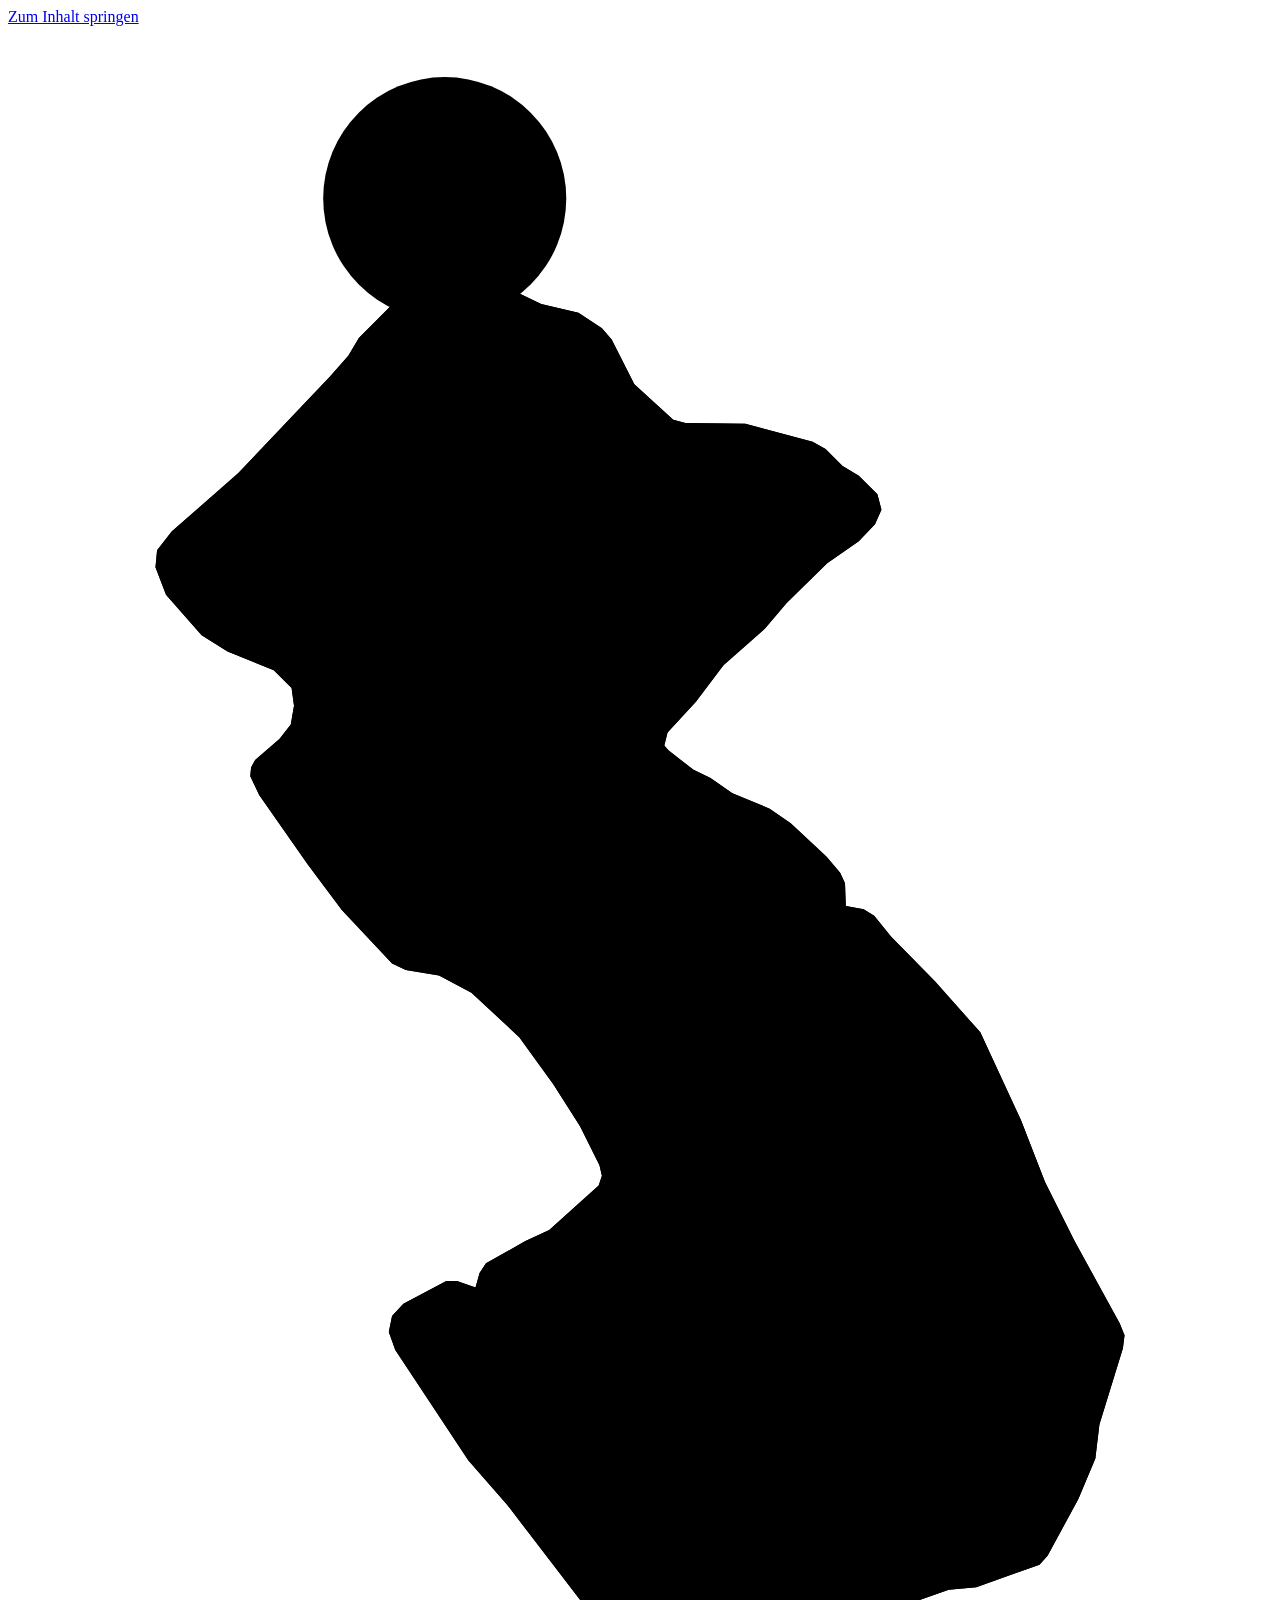
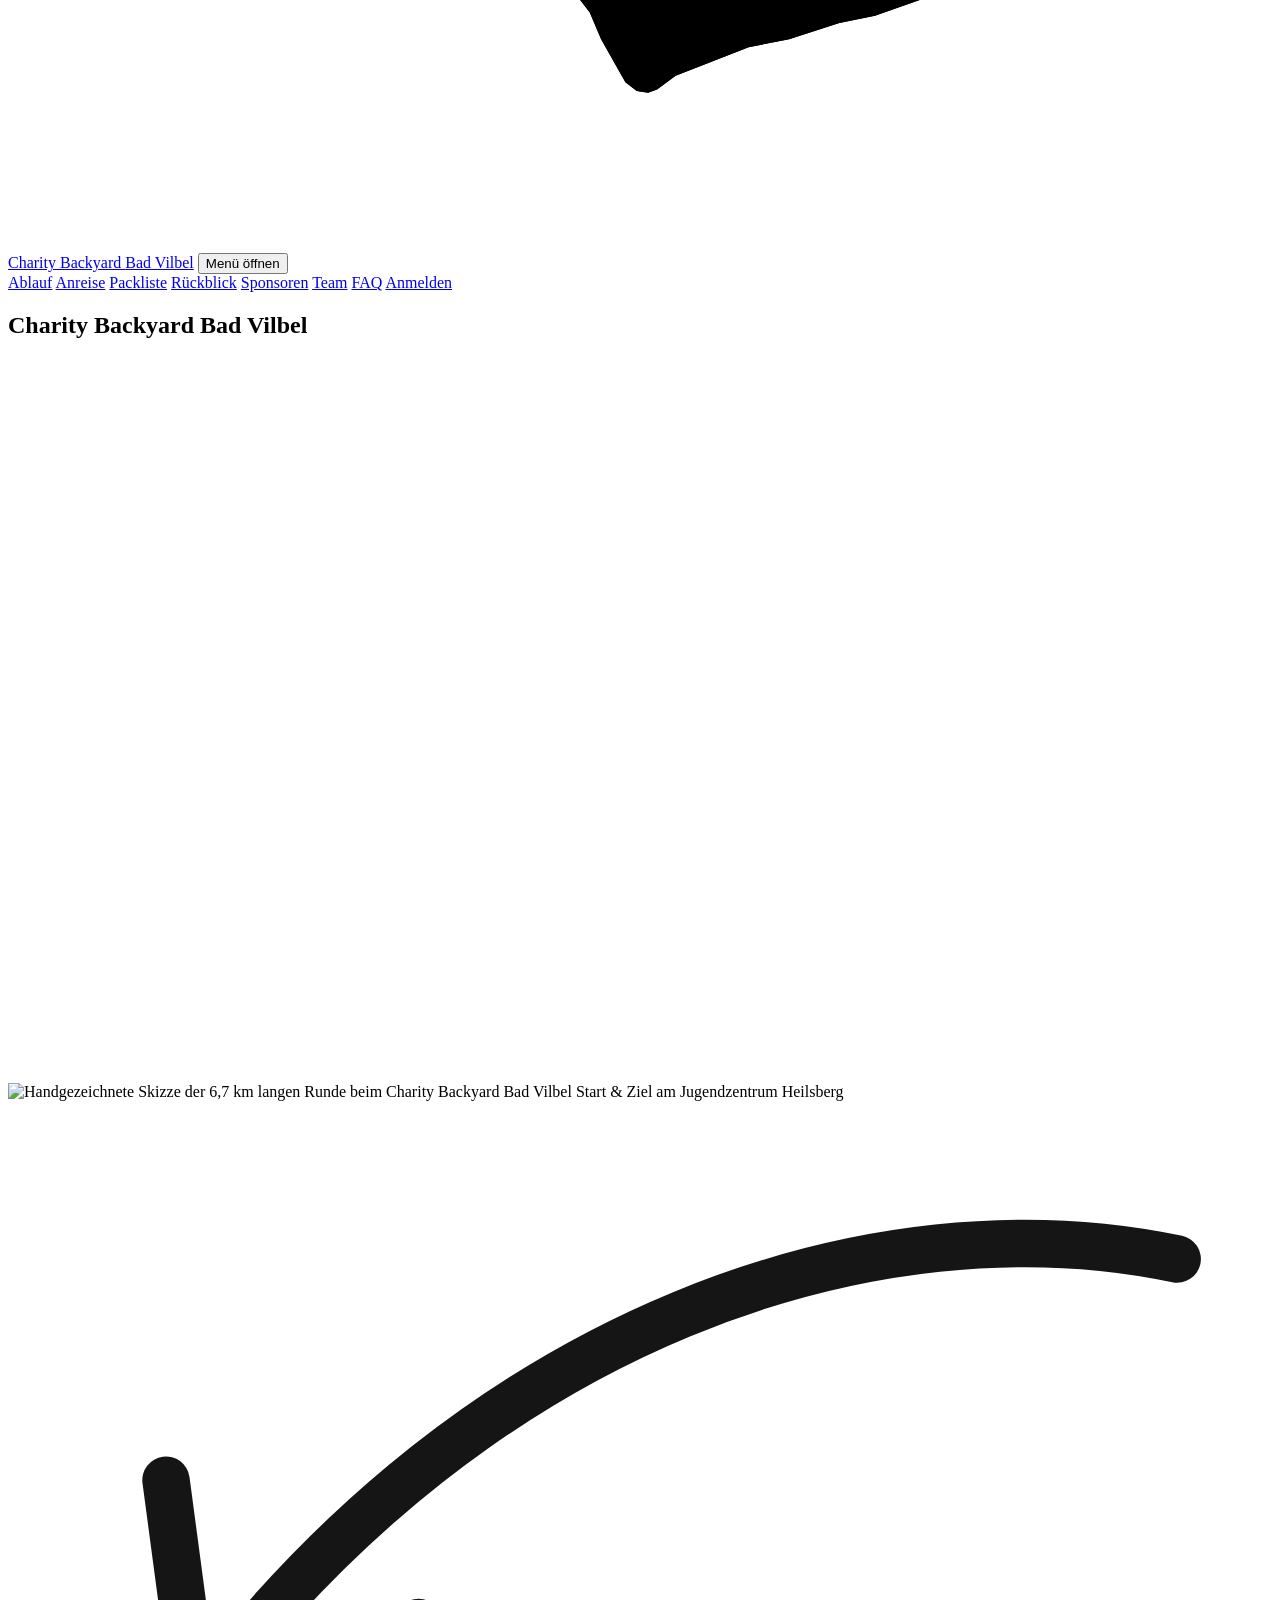
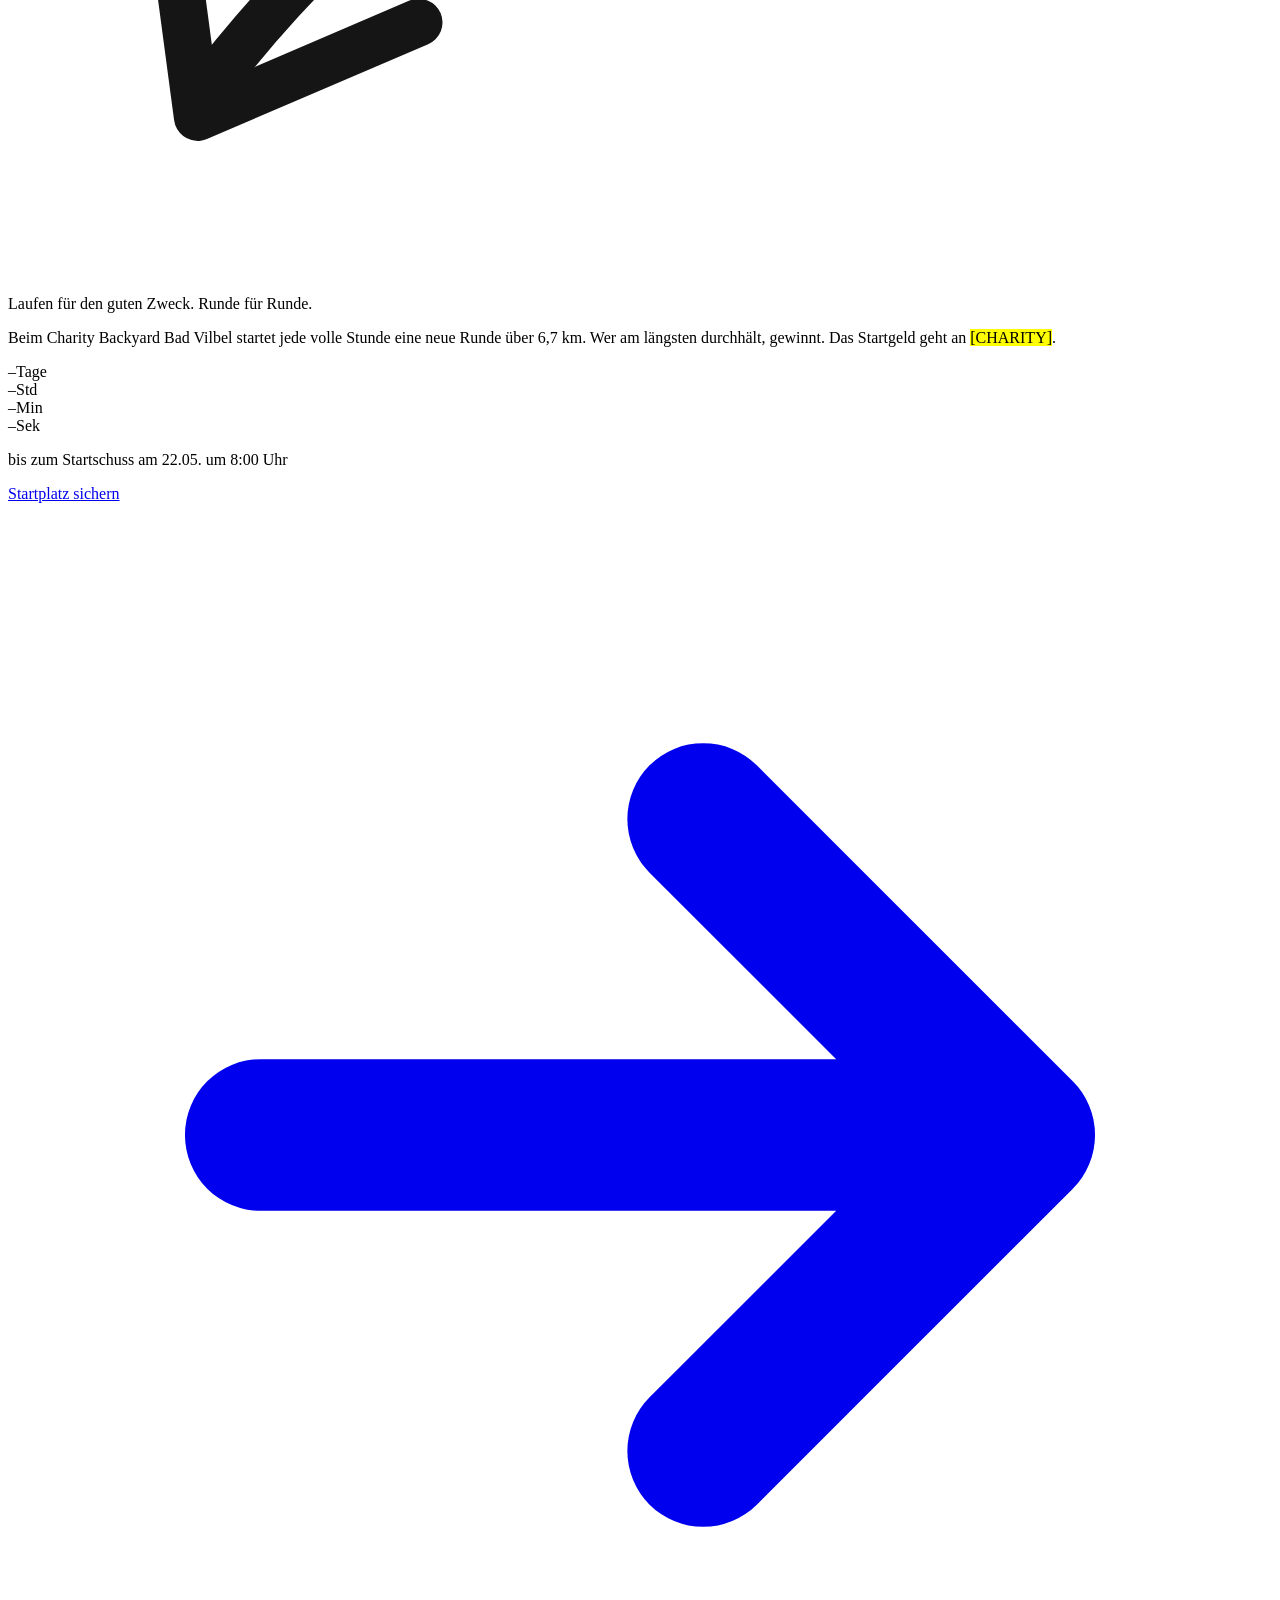
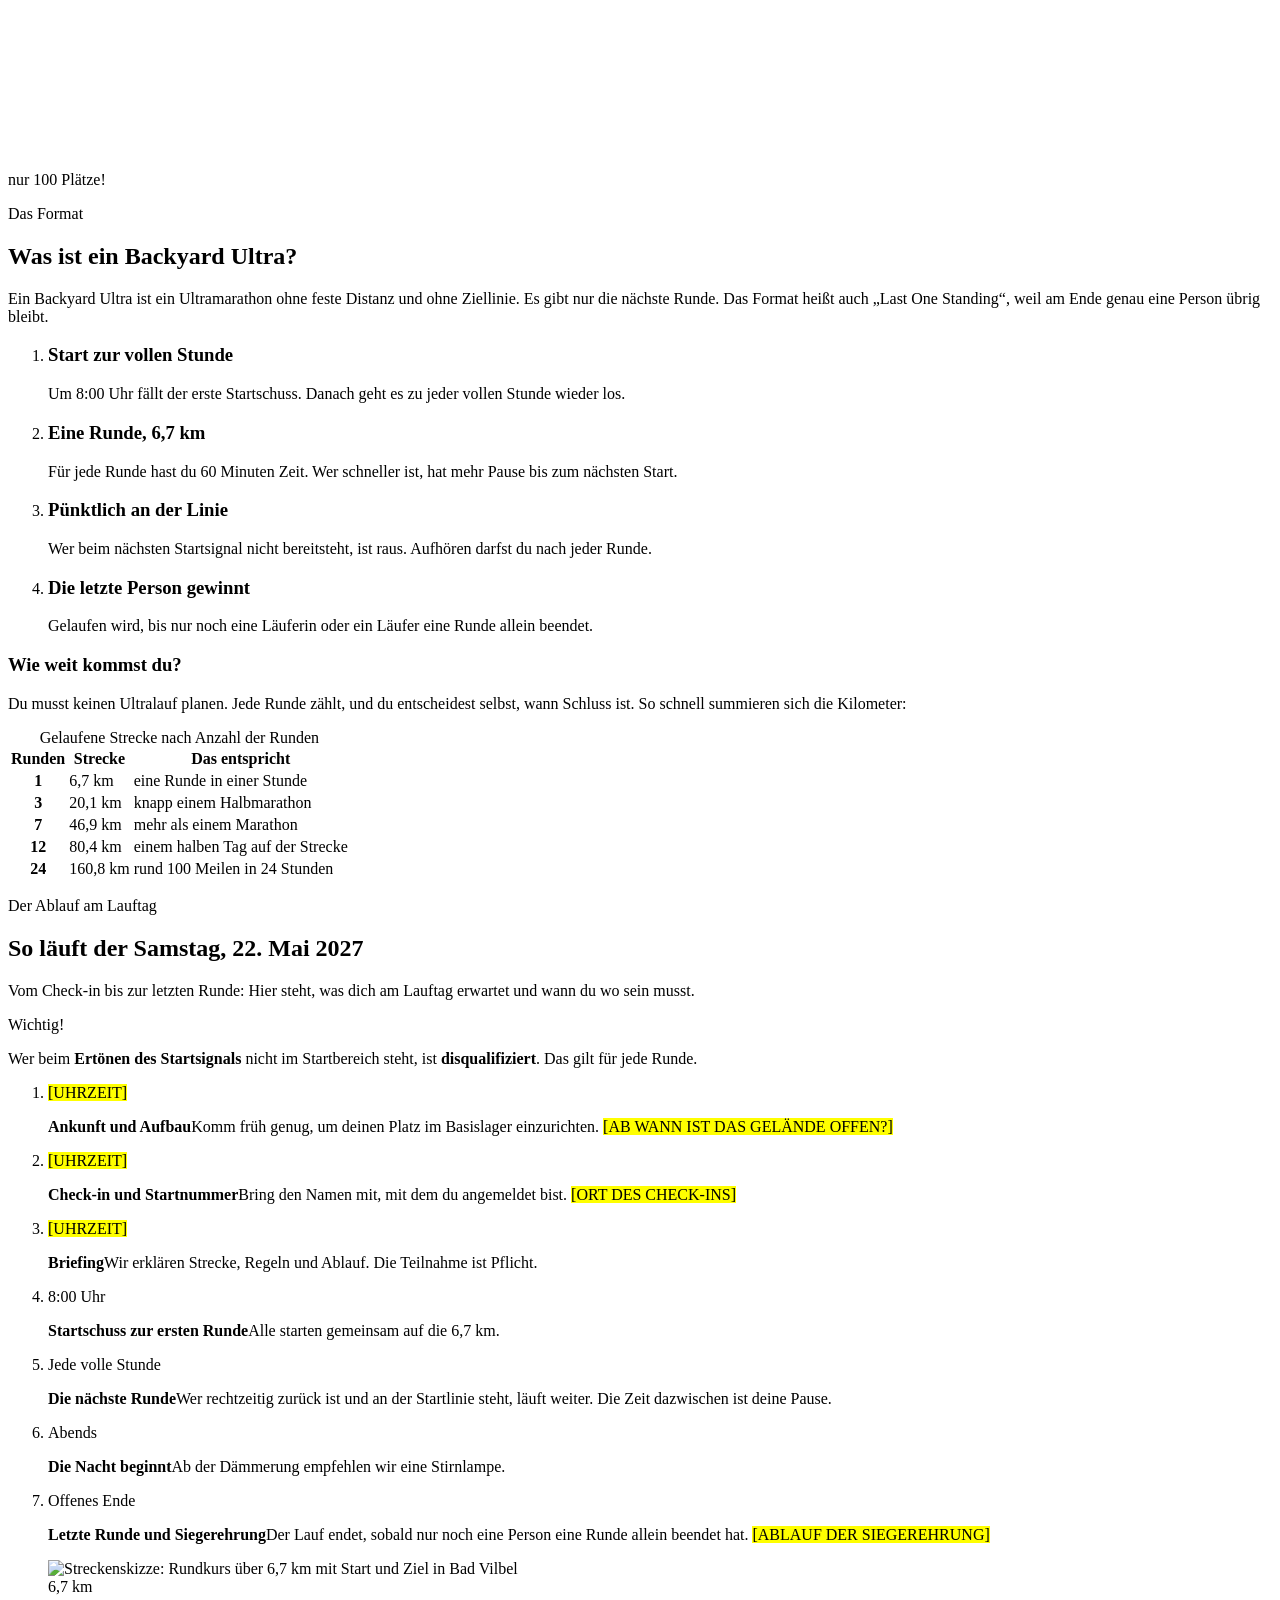
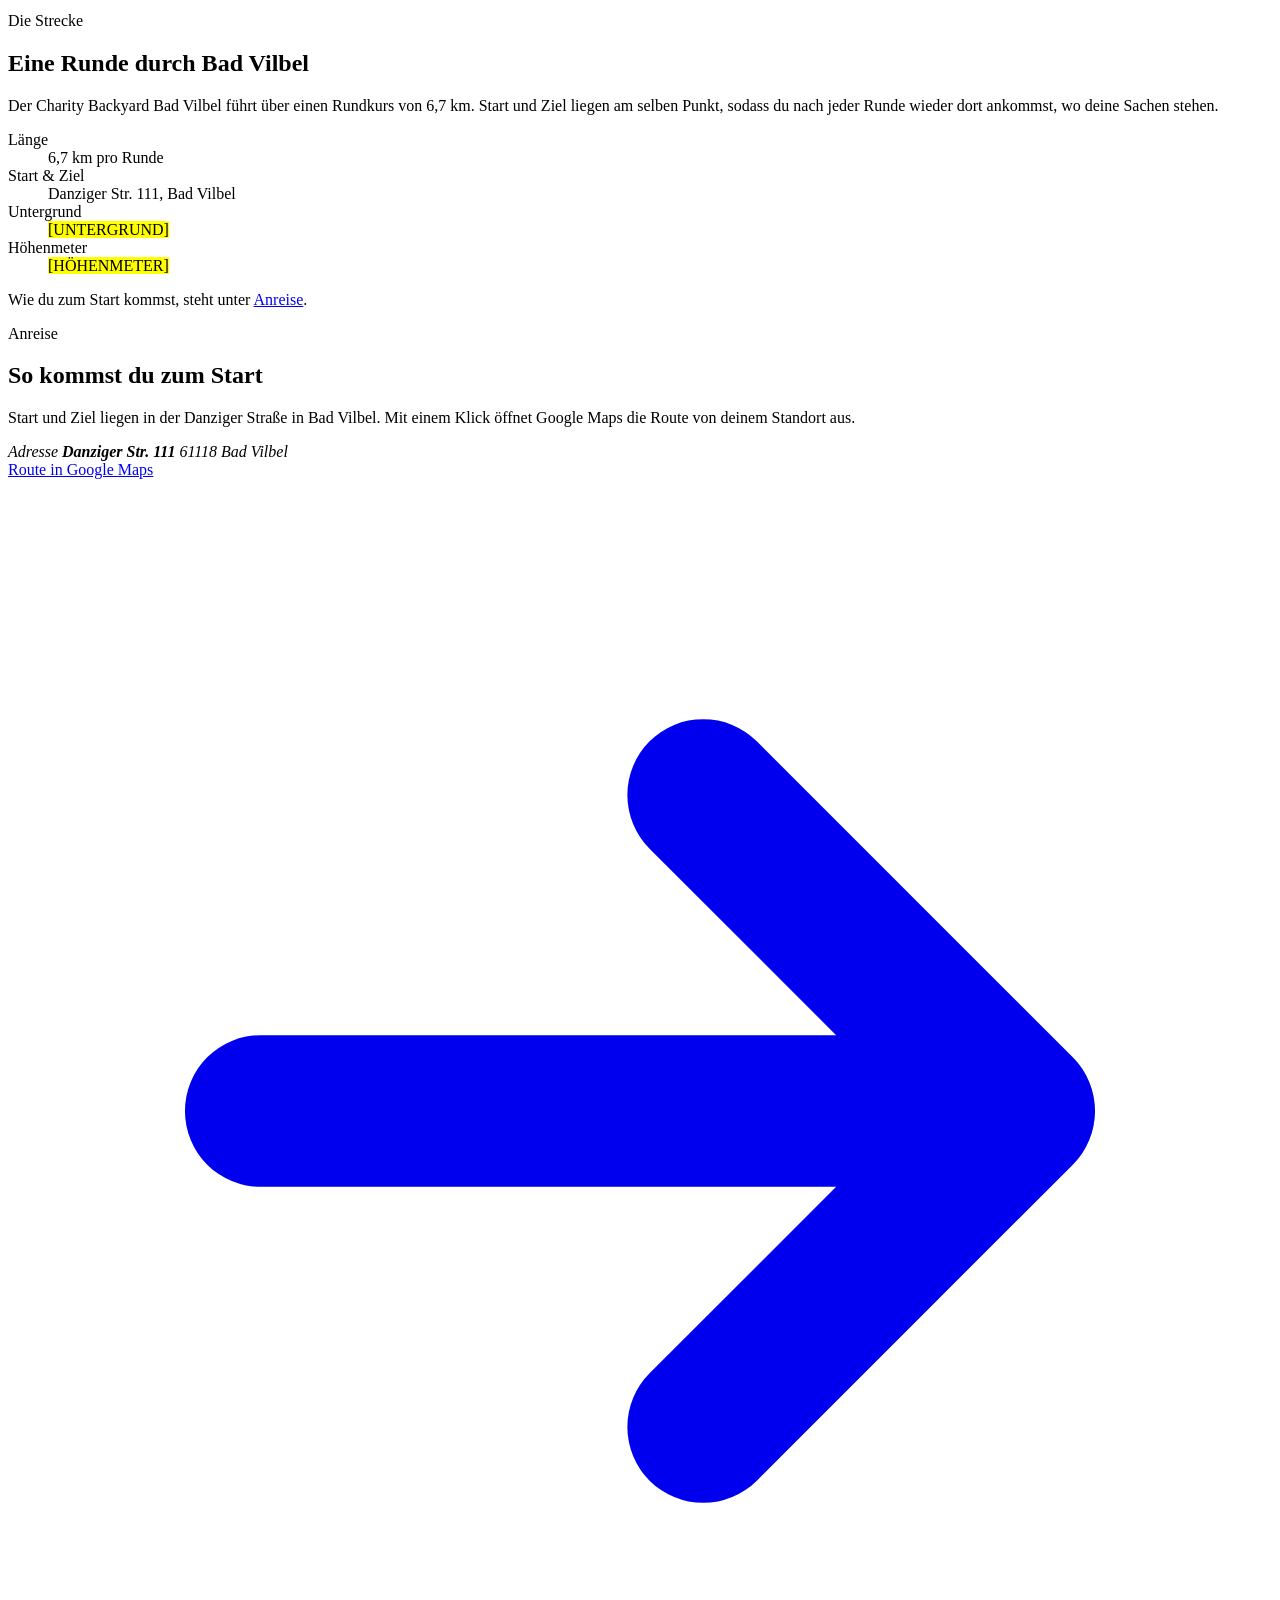
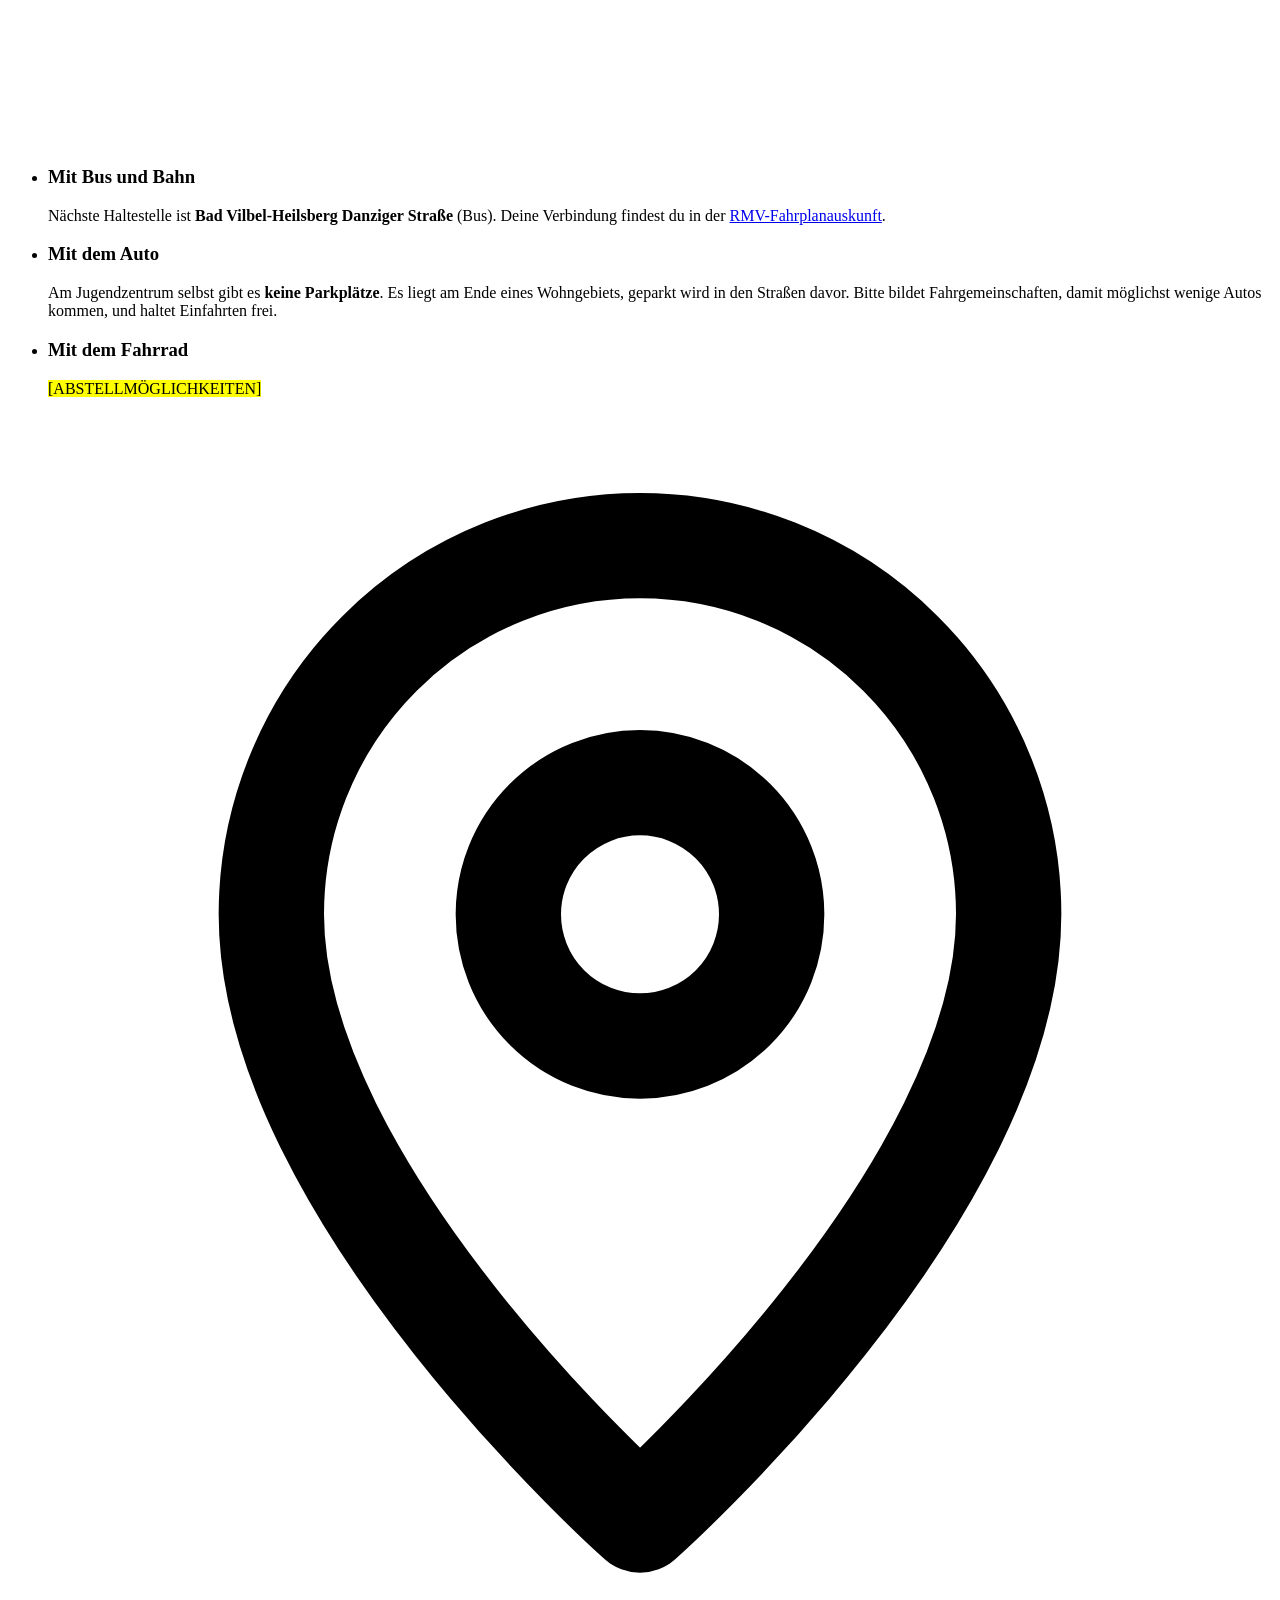
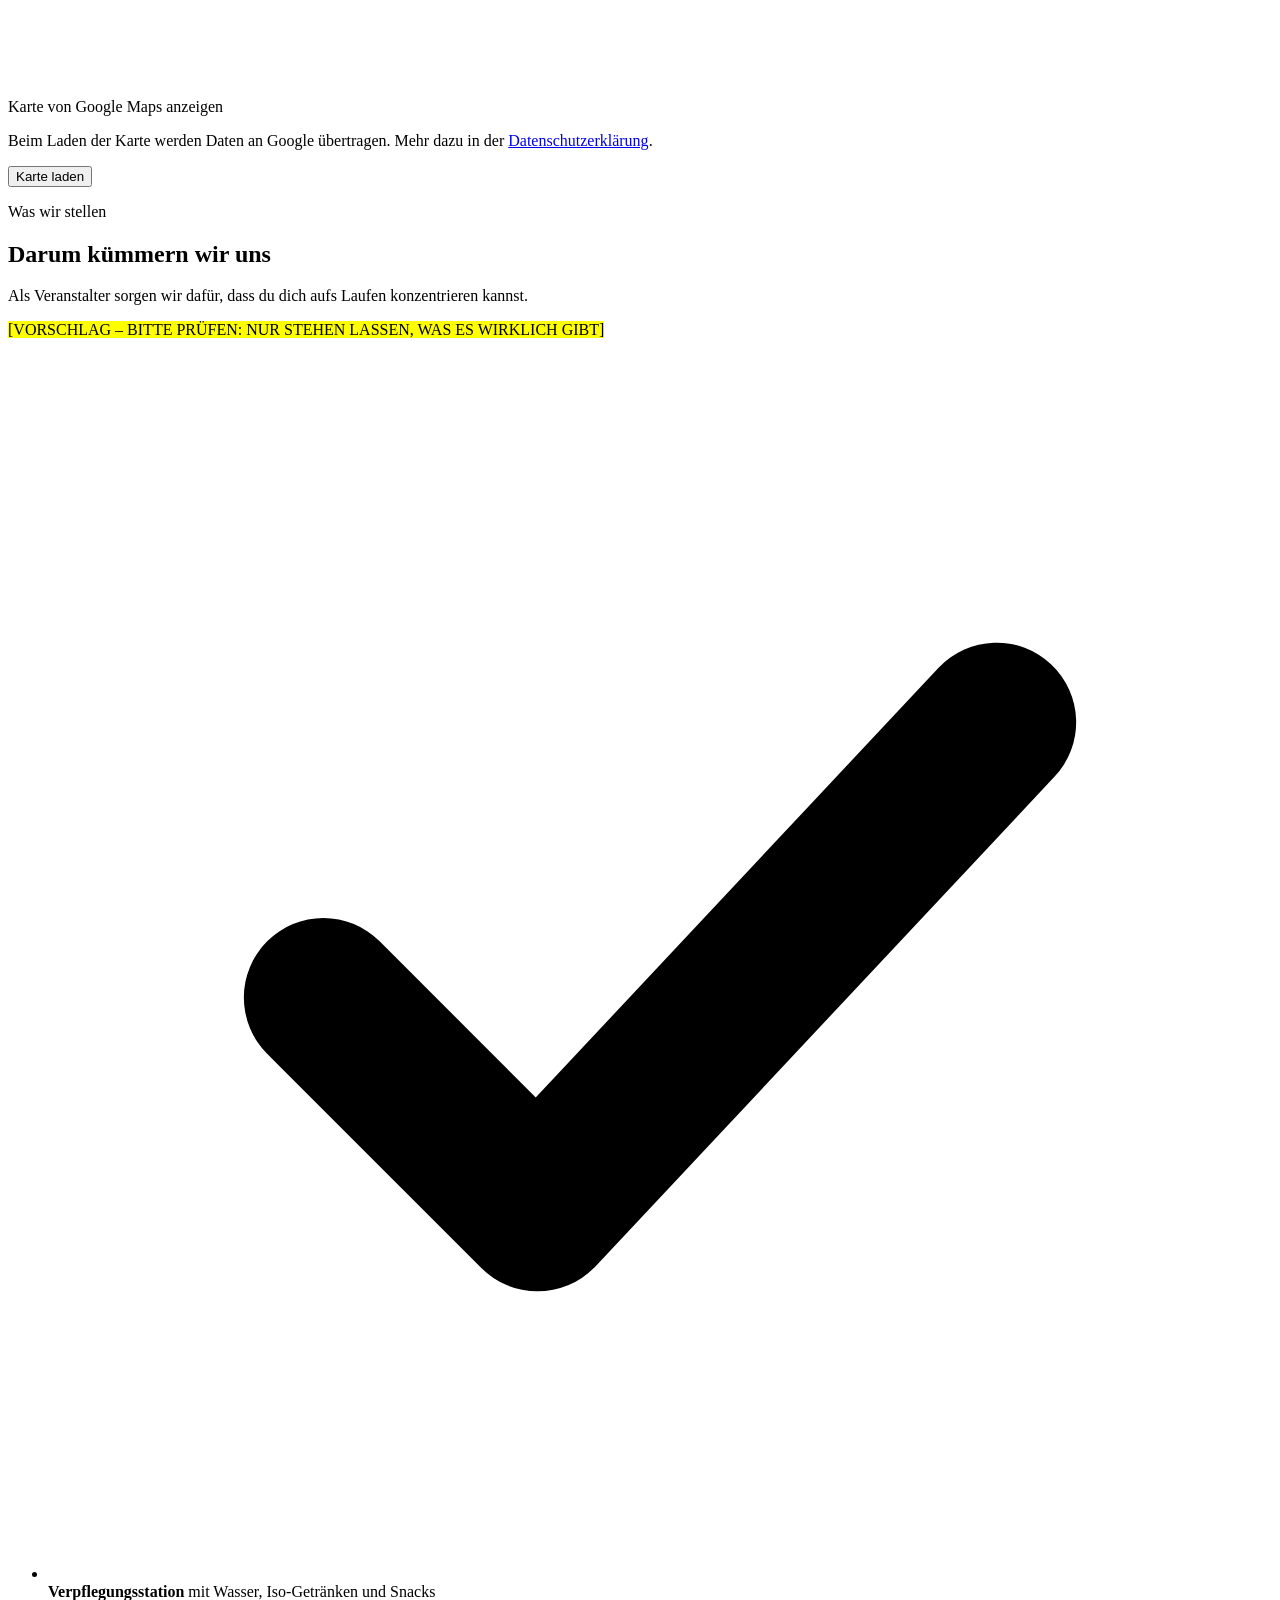
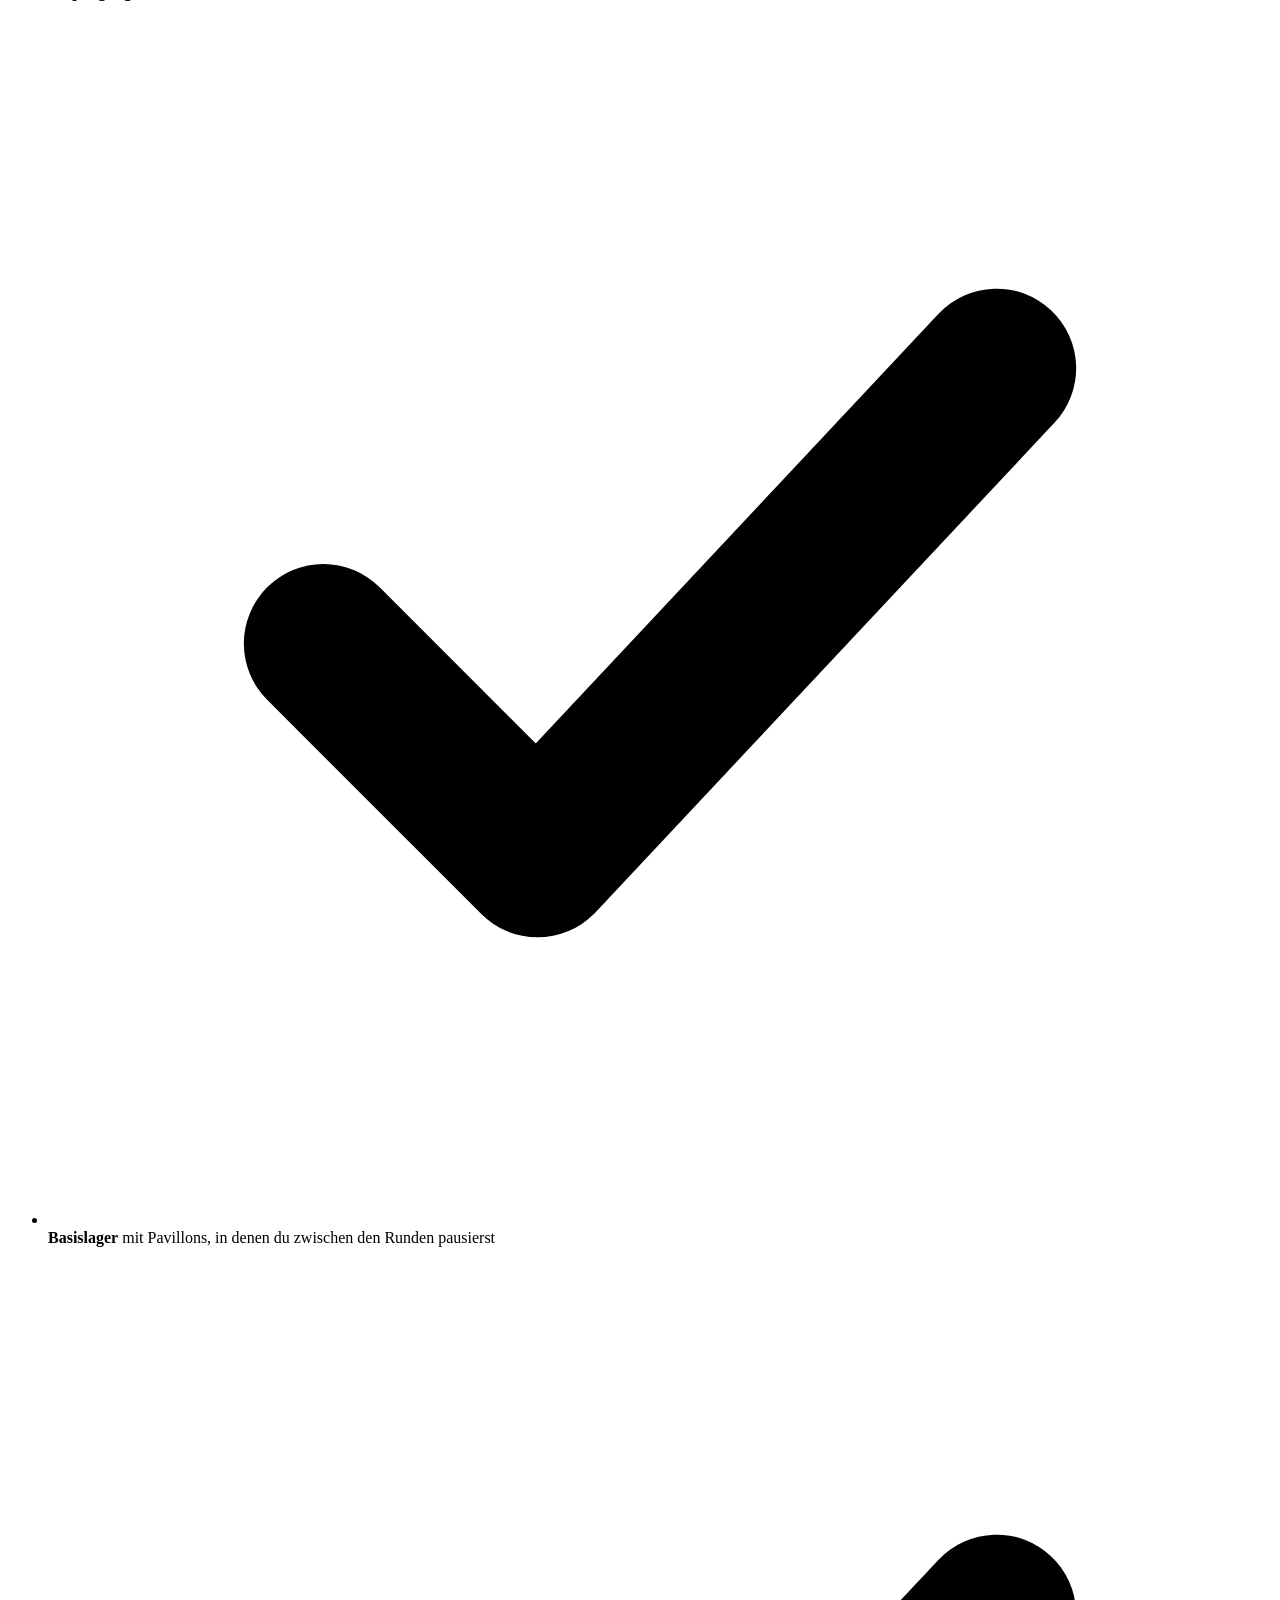
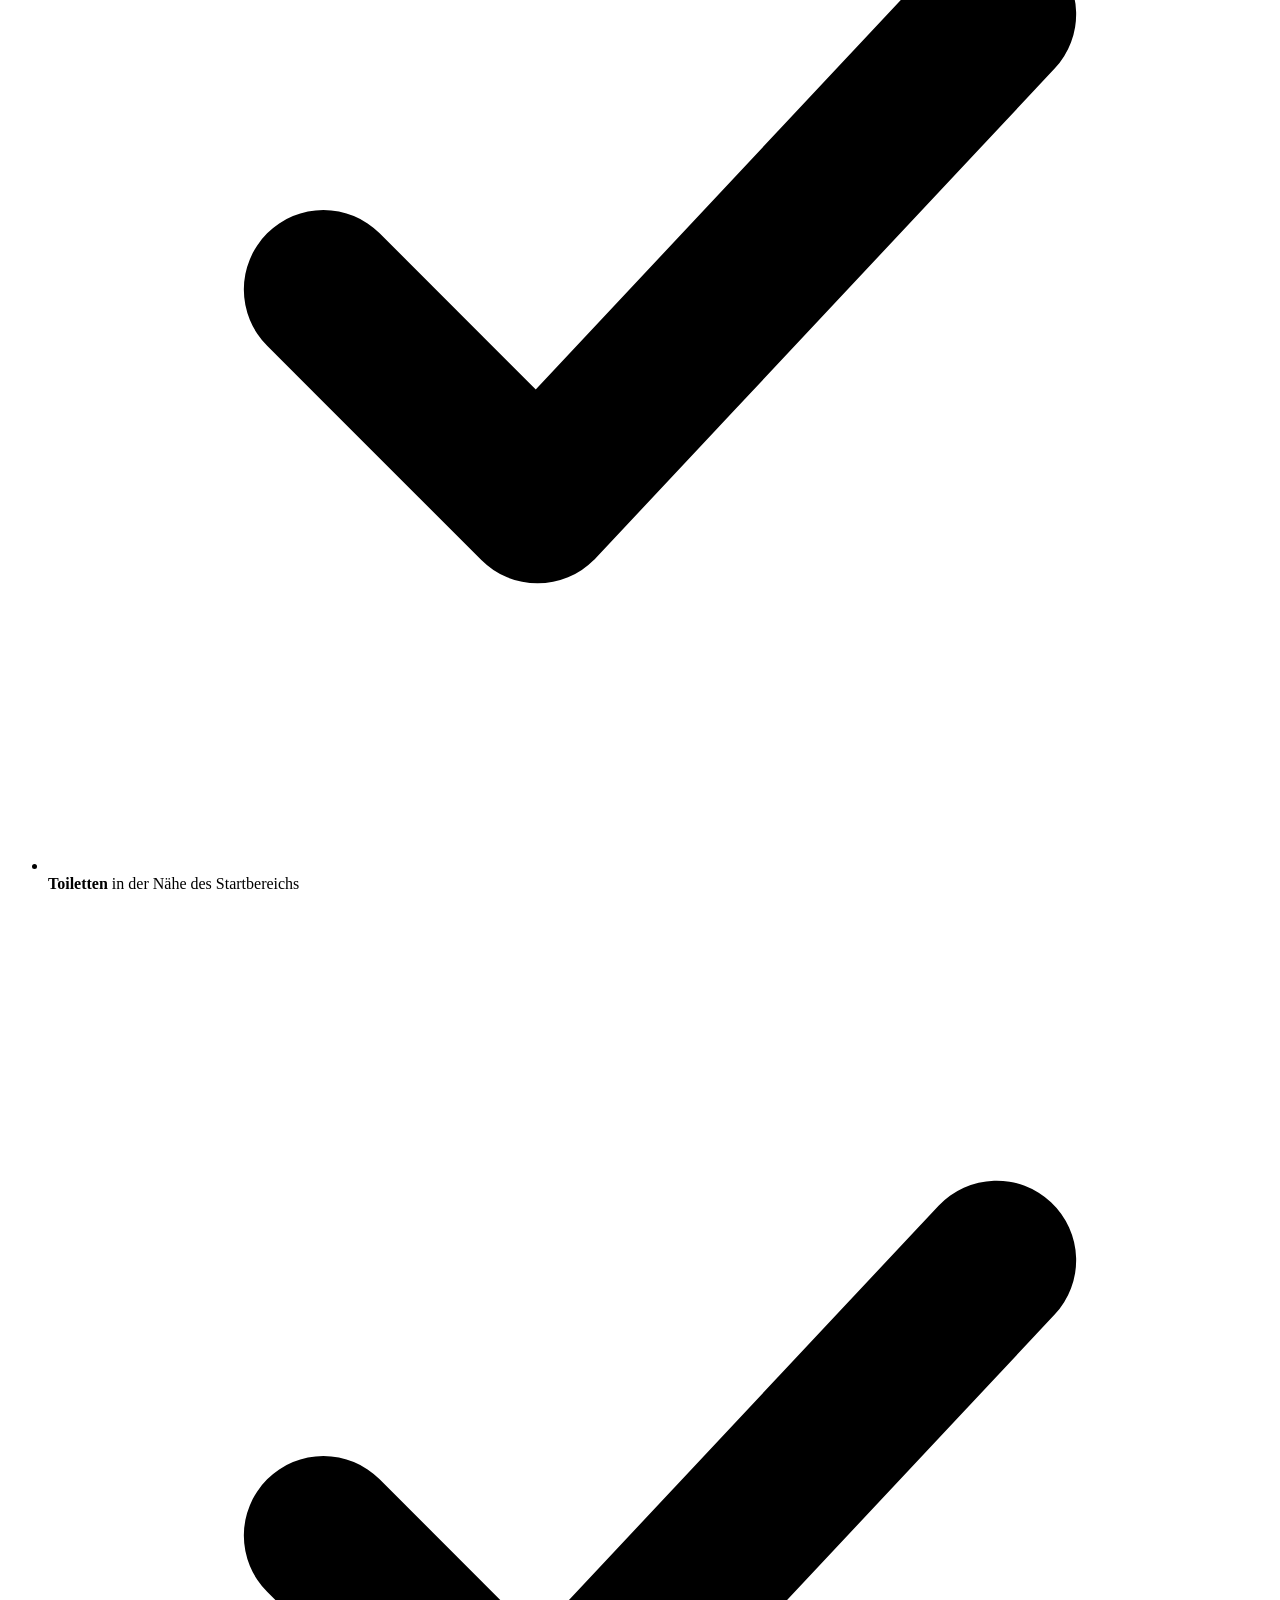
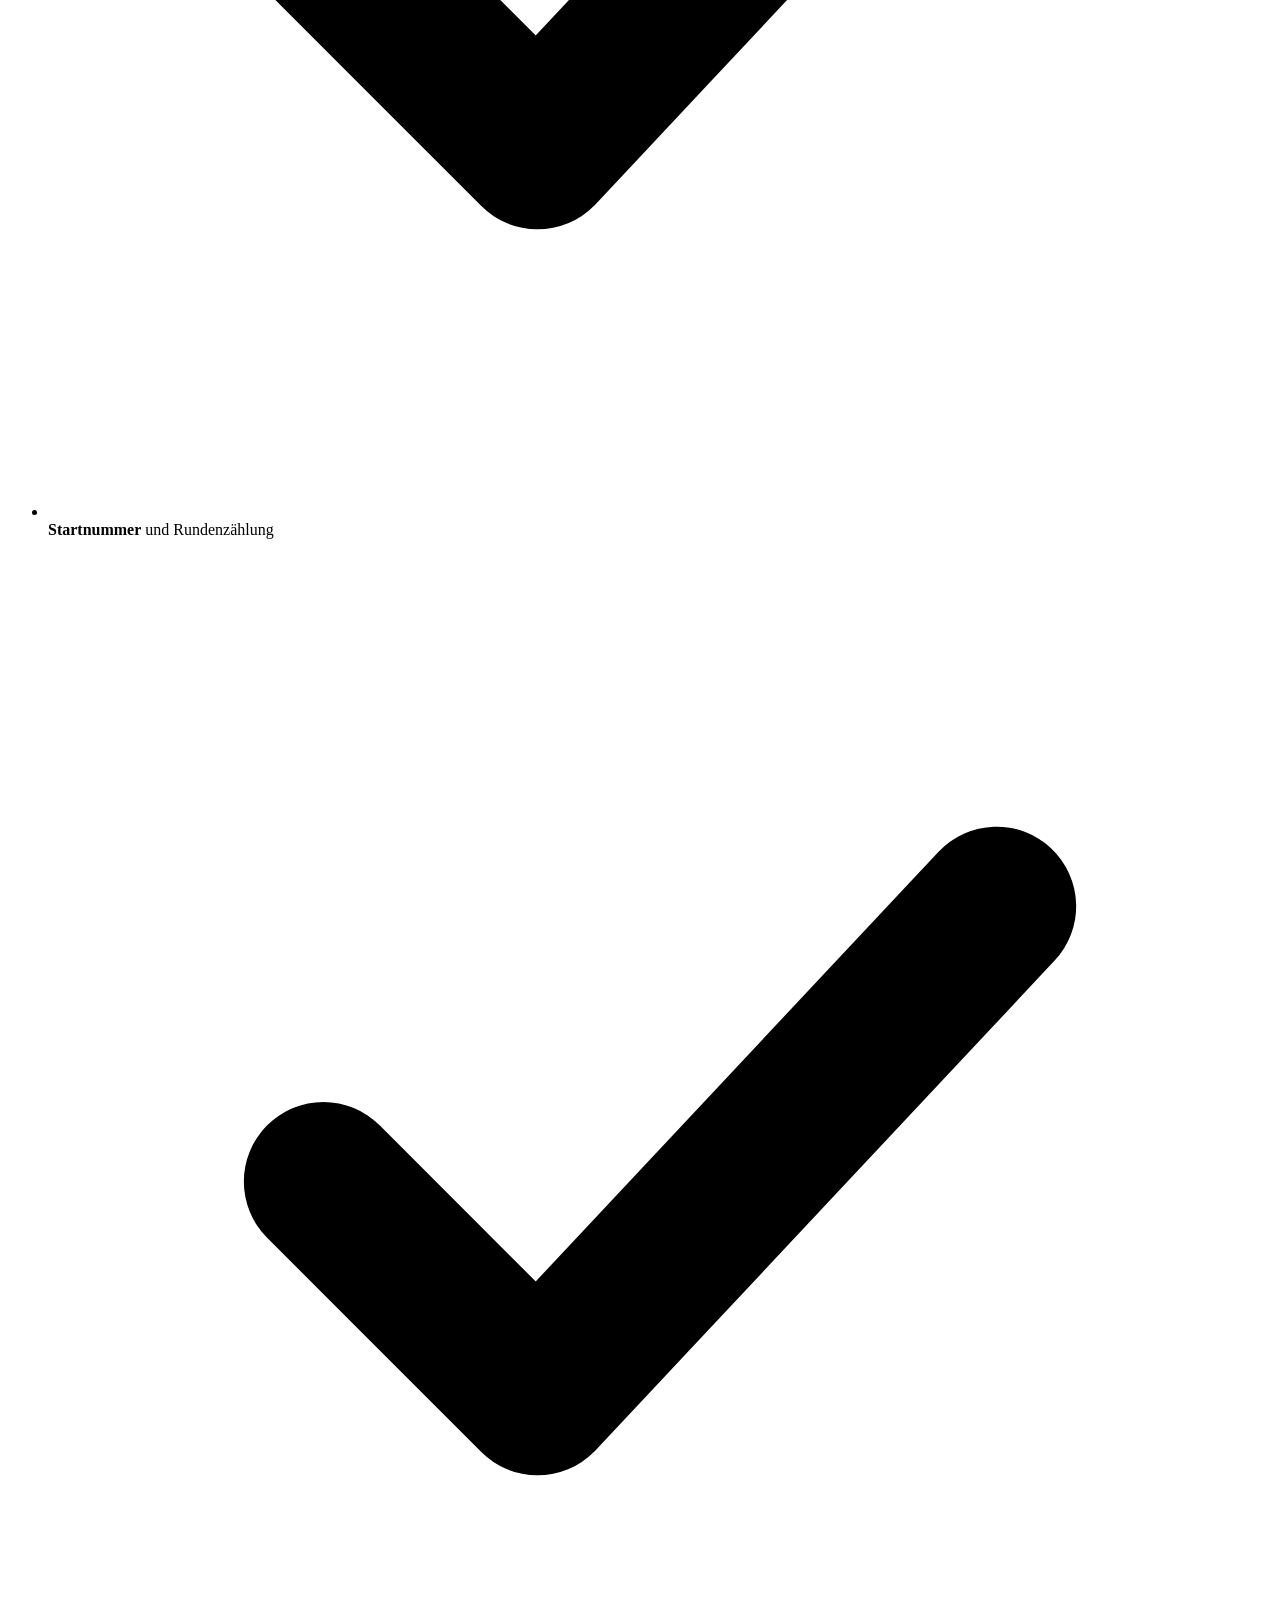
==== index.html @ ee305fcb "Add files via upload" ====
<!DOCTYPE html>
<html lang="de">
<head>
  <meta charset="utf-8">
  <meta name="viewport" content="width=device-width, initial-scale=1">

  <title>Charity Backyard Bad Vilbel – Ultramarathon 22.05.2027</title>
  <meta name="description" content="Charity Backyard Bad Vilbel am 22. Mai 2027: Ultramarathon im Backyard-Format, 6,7 km jede Stunde, für den guten Zweck. 100 Plätze. Jetzt anmelden!">
  <link rel="canonical" href="https://www.DEINE-DOMAIN.de/">

  <meta property="og:type" content="website">
  <meta property="og:locale" content="de_DE">
  <meta property="og:title" content="Charity Backyard Bad Vilbel – Ultramarathon am 22. Mai 2027">
  <meta property="og:description" content="Jede volle Stunde eine Runde über 6,7 km, bis nur noch eine Person läuft. Nur 100 Startplätze.">
  <meta property="og:url" content="https://www.DEINE-DOMAIN.de/">
  <meta property="og:image" content="https://www.DEINE-DOMAIN.de/assets/img/backyard-ultra-bad-vilbel-vorschau.jpg">

  <link rel="icon" href="favicon.ico" sizes="any">
  <link rel="icon" href="favicon.svg" type="image/svg+xml">
  <link rel="apple-touch-icon" href="apple-touch-icon.png">
  <meta name="theme-color" content="#ECEEE9">

  <link rel="preload" href="assets/fonts/archivo-latin-wght-normal.woff2" as="font" type="font/woff2" crossorigin>
  <link rel="preload" href="assets/fonts/inter-latin-wght-normal.woff2" as="font" type="font/woff2" crossorigin>
  <link rel="stylesheet" href="assets/css/style.css">
  <script>document.documentElement.classList.add('js');</script>

  <script type="application/ld+json">
  {
    "@context": "https://schema.org",
    "@type": "SportsEvent",
    "name": "Charity Backyard Bad Vilbel 2027",
    "alternateName": "Charity Backyard Bad Vilbel Ultramarathon",
    "description": "Charity-Ultramarathon im Backyard-Format: Jede volle Stunde startet eine Runde über 6,7 km, bis nur noch eine Person läuft.",
    "sport": "Ultramarathon",
    "startDate": "2027-05-22T08:00:00+02:00",
    "eventStatus": "https://schema.org/EventScheduled",
    "eventAttendanceMode": "https://schema.org/OfflineEventAttendanceMode",
    "maximumAttendeeCapacity": 100,
    "url": "https://www.DEINE-DOMAIN.de/",
    "image": "https://www.DEINE-DOMAIN.de/assets/img/backyard-ultra-bad-vilbel-vorschau.jpg",
    "location": {
      "@type": "Place",
      "name": "Start und Ziel Charity Backyard Bad Vilbel",
      "address": {
        "@type": "PostalAddress",
        "streetAddress": "Danziger Str. 111",
        "postalCode": "61118",
        "addressLocality": "Bad Vilbel",
        "addressRegion": "Hessen",
        "addressCountry": "DE"
      }
    }
  }
  </script>
</head>
<body>
<a class="skip" href="#inhalt">Zum Inhalt springen</a>

<header class="header" id="kopf">
  <div class="wrap header__inner">
    <a class="brand" href="#start" aria-label="Charity Backyard Bad Vilbel, zum Seitenanfang"><svg class="brand__logo" viewBox="-110 -110 1560 2250" aria-hidden="true" focusable="false"><path class="route-base" d="M429 103 L437 159 L427 163 L417 171 L371 227 L323 275 L310 297 L288 322 L174 442 L92 514 L74 537 L72 558 L85 592 L129 642 L161 662 L218 685 L240 707 L243 729 L239 752 L225 770 L195 796 L190 805 L189 816 L200 839 L260 925 L302 981 L364 1047 L381 1055 L422 1062 L462 1083 L521 1138 L563 1196 L596 1248 L620 1296 L623 1309 L619 1321 L558 1376 L528 1390 L480 1417 L472 1429 L467 1447 L444 1439 L431 1439 L378 1467 L364 1482 L360 1502 L368 1524 L458 1660 L506 1715 L608 1848 L622 1881 L652 1934 L666 1945 L680 1947 L691 1943 L714 1926 L804 1891 L854 1881 L916 1861 L960 1852 L1051 1820 L1085 1817 L1163 1789 L1173 1778 L1211 1708 L1232 1658 L1237 1616 L1266 1522 L1268 1506 L1262 1491 L1206 1389 L1170 1317 L1140 1240 L1090 1132 L1034 1069 L980 1014 L959 988 L946 980 L924 976 L923 948 L917 935 L900 915 L856 874 L830 856 L784 837 L757 818 L736 808 L705 784 L700 778 L704 762 L739 724 L773 679 L824 634 L851 602 L901 553 L940 526 L960 505 L968 487 L963 468 L940 445 L920 433 L899 412 L883 403 L800 381 L726 380 L711 376 L663 332 L635 277 L623 263 L594 244 L548 233 L502 211 L488 199 L460 165 L450 160 L437 159 Z"/><path class="route-done" id="route-done" d="M429 103 L437 159 L427 163 L417 171 L371 227 L323 275 L310 297 L288 322 L174 442 L92 514 L74 537 L72 558 L85 592 L129 642 L161 662 L218 685 L240 707 L243 729 L239 752 L225 770 L195 796 L190 805 L189 816 L200 839 L260 925 L302 981 L364 1047 L381 1055 L422 1062 L462 1083 L521 1138 L563 1196 L596 1248 L620 1296 L623 1309 L619 1321 L558 1376 L528 1390 L480 1417 L472 1429 L467 1447 L444 1439 L431 1439 L378 1467 L364 1482 L360 1502 L368 1524 L458 1660 L506 1715 L608 1848 L622 1881 L652 1934 L666 1945 L680 1947 L691 1943 L714 1926 L804 1891 L854 1881 L916 1861 L960 1852 L1051 1820 L1085 1817 L1163 1789 L1173 1778 L1211 1708 L1232 1658 L1237 1616 L1266 1522 L1268 1506 L1262 1491 L1206 1389 L1170 1317 L1140 1240 L1090 1132 L1034 1069 L980 1014 L959 988 L946 980 L924 976 L923 948 L917 935 L900 915 L856 874 L830 856 L784 837 L757 818 L736 808 L705 784 L700 778 L704 762 L739 724 L773 679 L824 634 L851 602 L901 553 L940 526 L960 505 L968 487 L963 468 L940 445 L920 433 L899 412 L883 403 L800 381 L726 380 L711 376 L663 332 L635 277 L623 263 L594 244 L548 233 L502 211 L488 199 L460 165 L450 160 L437 159 Z" pathLength="1000"/><circle class="route-dot" id="route-dot" cx="429" cy="103" r="150"/></svg><span class="brand__text">Charity Backyard <span class="brand__place">Bad Vilbel</span></span></a>
    <button class="nav-toggle" type="button" aria-expanded="false" aria-controls="hauptnavigation">
      <span></span><span></span><span></span>
      <span class="sr-only">Menü öffnen</span>
    </button>
    <nav class="nav" id="hauptnavigation" aria-label="Hauptnavigation">
      <a href="#ablauf">Ablauf</a>
      <a href="#anreise">Anreise</a>
      <a href="#packliste">Packliste</a>
      <a href="#rueckblick">Rückblick</a>
      <a href="#sponsoren">Sponsoren</a>
      <a href="#team">Team</a>
      <a href="#faq">FAQ</a>
      <a class="btn btn--ink btn--small" href="#anmeldung">Anmelden</a>
    </nav>
  </div>
</header>

<main id="inhalt">

  <!-- ============ HERO ============ -->
  <section class="hero" id="start">
    <div class="wrap hero__stack">
      <h1 class="hero__title"><span class="hero__name">Charity Backyard</span> <span class="hero__place">Bad Vilbel</span></h1>

      <div class="hero__visual">
        <div class="video-frame">
          <!-- Hero-Video: 17 s Schleife ohne Ton. Bis es geladen ist, zeigt der Browser das Standbild. -->
          <video id="hero-video" autoplay muted loop playsinline preload="auto" aria-hidden="true" tabindex="-1"
                 poster="assets/img/backyard-ultra-bad-vilbel-standbild.jpg" width="1280" height="720">
            <source src="assets/video/backyard-ultra-bad-vilbel.mp4" type="video/mp4">
          </video>
        </div>
        <div class="route-overlay">
          <img src="assets/img/backyard-ultra-bad-vilbel-strecke.webp" width="922" height="1400" alt="Handgezeichnete Skizze der 6,7 km langen Runde beim Charity Backyard Bad Vilbel" fetchpriority="high">
          <span class="route-note hand" aria-hidden="true">Start &amp; Ziel am Jugendzentrum Heilsberg</span>
          <svg class="route-arrow" viewBox="0 0 80 50" fill="none" stroke="#151515" stroke-width="3" stroke-linecap="round" stroke-linejoin="round" aria-hidden="true"><path d="M74 10C55 6 30 14 12 38"/><path d="M10 24l2 15 14-6"/></svg>
        </div>
      </div>

      <div class="hero__bottom">
        <div class="hero__intro">
          <div class="hero__tagline">Laufen für den guten Zweck. Runde für Runde.</div>
          <p class="lead">Beim Charity Backyard Bad Vilbel startet jede volle Stunde eine neue Runde über 6,7 km. Wer am längsten durchhält, gewinnt. Das Startgeld geht an <mark class="todo">[CHARITY]</mark>.</p>
        </div>
        <div class="hero__action">
          <div class="countdown" role="timer" aria-label="Zeit bis zum Start am 22. Mai 2027 um 8:00 Uhr">
            <div class="countdown__tiles">
              <div class="countdown__tile"><span class="countdown__value" data-cd="tage">–</span><span class="countdown__label" data-cd-label="tage">Tage</span></div>
              <div class="countdown__tile"><span class="countdown__value" data-cd="std">–</span><span class="countdown__label">Std</span></div>
              <div class="countdown__tile"><span class="countdown__value" data-cd="min">–</span><span class="countdown__label">Min</span></div>
              <div class="countdown__tile"><span class="countdown__value" data-cd="sek">–</span><span class="countdown__label">Sek</span></div>
            </div>
            <p class="countdown__note hand" data-cd="hinweis">bis zum Startschuss am 22.05. um 8:00 Uhr</p>
          </div>

          <div class="hero__cta">
            <a class="btn btn--primary" href="#anmeldung">Startplatz sichern <svg viewBox="0 0 20 20" fill="none" stroke="currentColor" stroke-width="2.4" stroke-linecap="round" stroke-linejoin="round" aria-hidden="true"><path d="M4 10h12M11 5l5 5-5 5"/></svg></a>
            <span class="hand">nur 100 Plätze!</span>
          </div>
        </div>
      </div>
    </div>
  </section>

  <!-- ============ FORMAT ============ -->
  <section class="section section--white" id="format">
    <div class="wrap">
      <div class="section-head reveal">
        <p class="kicker">Das Format</p>
        <h2 class="h2">Was ist ein Backyard Ultra?</h2>
        <p class="lead">Ein Backyard Ultra ist ein Ultramarathon ohne feste Distanz und ohne Ziellinie. Es gibt nur die nächste Runde. Das Format heißt auch „Last One Standing“, weil am Ende genau eine Person übrig bleibt.</p>
      </div>

      <ol class="steps reveal">
        <li class="step">
          <h3>Start zur vollen Stunde</h3>
          <p>Um 8:00 Uhr fällt der erste Startschuss. Danach geht es zu jeder vollen Stunde wieder los.</p>
        </li>
        <li class="step">
          <h3>Eine Runde, 6,7 km</h3>
          <p>Für jede Runde hast du 60 Minuten Zeit. Wer schneller ist, hat mehr Pause bis zum nächsten Start.</p>
        </li>
        <li class="step">
          <h3>Pünktlich an der Linie</h3>
          <p>Wer beim nächsten Startsignal nicht bereitsteht, ist raus. Aufhören darfst du nach jeder Runde.</p>
        </li>
        <li class="step">
          <h3>Die letzte Person gewinnt</h3>
          <p>Gelaufen wird, bis nur noch eine Läuferin oder ein Läufer eine Runde allein beendet.</p>
        </li>
      </ol>

      <div class="laps reveal">
        <div class="laps__intro">
          <h3>Wie weit kommst du?</h3>
          <p>Du musst keinen Ultralauf planen. Jede Runde zählt, und du entscheidest selbst, wann Schluss ist. So schnell summieren sich die Kilometer:</p>
        </div>
        <table class="laps__table">
          <caption class="sr-only">Gelaufene Strecke nach Anzahl der Runden</caption>
          <thead>
            <tr><th scope="col">Runden</th><th scope="col">Strecke</th><th scope="col">Das entspricht</th></tr>
          </thead>
          <tbody>
            <tr><th scope="row">1</th><td>6,7 km</td><td>eine Runde in einer Stunde</td></tr>
            <tr><th scope="row">3</th><td>20,1 km</td><td>knapp einem Halbmarathon</td></tr>
            <tr><th scope="row">7</th><td>46,9 km</td><td>mehr als einem Marathon</td></tr>
            <tr><th scope="row">12</th><td>80,4 km</td><td>einem halben Tag auf der Strecke</td></tr>
            <tr><th scope="row">24</th><td>160,8 km</td><td>rund 100 Meilen in 24 Stunden</td></tr>
          </tbody>
        </table>
      </div>
    </div>
  </section>

  <!-- ============ TAGESABLAUF ============ -->
  <section class="section" id="ablauf">
    <div class="wrap day">
      <div class="section-head day__head reveal">
        <p class="kicker">Der Ablauf am Lauftag</p>
        <h2 class="h2">So läuft der Samstag, 22. Mai 2027</h2>
        <p class="lead">Vom Check-in bis zur letzten Runde: Hier steht, was dich am Lauftag erwartet und wann du wo sein musst.</p>
        <div class="day__note">
          <p class="hand">Wichtig!</p>
          <p>Wer beim <strong>Ertönen des Startsignals</strong> nicht im Startbereich steht, ist <strong>disqualifiziert</strong>. Das gilt für jede Runde.</p>
        </div>
      </div>
      <ol class="timeline timeline--day reveal">
        <li><span class="when"><mark class="todo">[UHRZEIT]</mark></span><p><strong>Ankunft und Aufbau</strong>Komm früh genug, um deinen Platz im Basislager einzurichten. <mark class="todo">[AB WANN IST DAS GELÄNDE OFFEN?]</mark></p></li>
        <li><span class="when"><mark class="todo">[UHRZEIT]</mark></span><p><strong>Check-in und Startnummer</strong>Bring den Namen mit, mit dem du angemeldet bist. <mark class="todo">[ORT DES CHECK-INS]</mark></p></li>
        <li><span class="when"><mark class="todo">[UHRZEIT]</mark></span><p><strong>Briefing</strong>Wir erklären Strecke, Regeln und Ablauf. Die Teilnahme ist Pflicht.</p></li>
        <li><time datetime="2027-05-22T08:00+02:00">8:00 Uhr</time><p><strong>Startschuss zur ersten Runde</strong>Alle starten gemeinsam auf die 6,7 km.</p></li>
        <li><span class="when">Jede volle Stunde</span><p><strong>Die nächste Runde</strong>Wer rechtzeitig zurück ist und an der Startlinie steht, läuft weiter. Die Zeit dazwischen ist deine Pause.</p></li>
        <li><span class="when">Abends</span><p><strong>Die Nacht beginnt</strong>Ab der Dämmerung empfehlen wir eine Stirnlampe.</p></li>
        <li><span class="when">Offenes Ende</span><p><strong>Letzte Runde und Siegerehrung</strong>Der Lauf endet, sobald nur noch eine Person eine Runde allein beendet hat. <mark class="todo">[ABLAUF DER SIEGEREHRUNG]</mark></p></li>
      </ol>
    </div>
  </section>

  <!-- ============ STRECKE ============ -->
  <section class="section section--white" id="strecke">
    <div class="wrap course">
      <figure class="course__map reveal">
        <img src="assets/img/backyard-ultra-bad-vilbel-strecke.webp" width="922" height="1400" loading="lazy" alt="Streckenskizze: Rundkurs über 6,7 km mit Start und Ziel in Bad Vilbel">
        <figcaption class="course__tag hand">6,7 km</figcaption>
      </figure>
      <div class="course__text reveal">
        <p class="kicker">Die Strecke</p>
        <h2 class="h2">Eine Runde durch Bad Vilbel</h2>
        <p class="lead">Der Charity Backyard Bad Vilbel führt über einen Rundkurs von 6,7 km. Start und Ziel liegen am selben Punkt, sodass du nach jeder Runde wieder dort ankommst, wo deine Sachen stehen.</p>
        <dl class="facts">
          <div><dt>Länge</dt><dd>6,7 km pro Runde</dd></div>
          <div><dt>Start &amp; Ziel</dt><dd>Danziger Str. 111, Bad Vilbel</dd></div>
          <div><dt>Untergrund</dt><dd><mark class="todo">[UNTERGRUND]</mark></dd></div>
          <div><dt>Höhenmeter</dt><dd><mark class="todo">[HÖHENMETER]</mark></dd></div>
        </dl>
        <p>Wie du zum Start kommst, steht unter <a href="#anreise">Anreise</a>.</p>
      </div>
    </div>
  </section>

  <!-- ============ ANREISE ============ -->
  <section class="section" id="anreise">
    <div class="wrap">
      <div class="section-head reveal">
        <p class="kicker">Anreise</p>
        <h2 class="h2">So kommst du zum Start</h2>
        <p class="lead">Start und Ziel liegen in der Danziger Straße in Bad Vilbel. Mit einem Klick öffnet Google Maps die Route von deinem Standort aus.</p>
      </div>
      <div class="travel reveal">
        <div class="travel__info">
          <address class="travel__address">
            <span class="kicker">Adresse</span>
            <!-- Adresse hier eintragen. Dieselbe Adresse unten bei data-address eintragen, dann stimmen Karte und Routenlink. -->
            <strong>Danziger Str. 111</strong>
            <span>61118 Bad Vilbel</span>
          </address>
          <div class="travel__actions">
            <a class="btn btn--primary" id="route-link" href="https://www.google.com/maps/dir/?api=1&amp;destination=Danziger%20Str.%20111%2C%2061118%20Bad%20Vilbel" target="_blank" rel="noopener">Route in Google Maps <svg viewBox="0 0 20 20" fill="none" stroke="currentColor" stroke-width="2.4" stroke-linecap="round" stroke-linejoin="round" aria-hidden="true"><path d="M4 10h12M11 5l5 5-5 5"/></svg></a>
          </div>
          <ul class="travel__modes">
            <li>
              <h3>Mit Bus und Bahn</h3>
              <p>Nächste Haltestelle ist <strong>Bad Vilbel-Heilsberg Danziger Straße</strong> (Bus). Deine Verbindung findest du in der <a href="https://www.rmv.de/" target="_blank" rel="noopener">RMV-Fahrplanauskunft</a>.</p>
            </li>
            <li>
              <h3>Mit dem Auto</h3>
              <p>Am Jugendzentrum selbst gibt es <strong>keine Parkplätze</strong>. Es liegt am Ende eines Wohngebiets, geparkt wird in den Straßen davor. Bitte bildet Fahrgemeinschaften, damit möglichst wenige Autos kommen, und haltet Einfahrten frei.</p>
            </li>
            <li>
              <h3>Mit dem Fahrrad</h3>
              <p><mark class="todo">[ABSTELLMÖGLICHKEITEN]</mark></p>
            </li>
          </ul>
        </div>
        <div class="map" id="karte" data-address="Danziger Str. 111, 61118 Bad Vilbel">
          <div class="map__consent" id="karte-hinweis">
            <svg viewBox="0 0 24 24" fill="none" stroke="currentColor" stroke-width="2" stroke-linecap="round" stroke-linejoin="round" aria-hidden="true"><path d="M12 21s-7-6.2-7-11.5A7 7 0 0 1 19 9.5C19 14.8 12 21 12 21z"/><circle cx="12" cy="9.5" r="2.5"/></svg>
            <p class="map__title">Karte von Google Maps anzeigen</p>
            <p>Beim Laden der Karte werden Daten an Google übertragen. Mehr dazu in der <a href="datenschutz.html">Datenschutzerklärung</a>.</p>
            <button class="btn btn--ink" type="button" id="karte-laden">Karte laden</button>
          </div>
        </div>
      </div>
    </div>
  </section>

  <!-- ============ WAS WIR STELLEN & PACKLISTE ============ -->
  <section class="section section--white" id="leistungen">
    <div class="wrap split">
      <div class="split__col reveal">
        <p class="kicker">Was wir stellen</p>
        <h2 class="h2">Darum kümmern wir uns</h2>
        <p class="lead">Als Veranstalter sorgen wir dafür, dass du dich aufs Laufen konzentrieren kannst.</p>
        <p class="draft-note"><mark class="todo">[VORSCHLAG – BITTE PRÜFEN: NUR STEHEN LASSEN, WAS ES WIRKLICH GIBT]</mark></p>
        <ul class="checklist">
            <li><svg class="tick" viewBox="0 0 20 20" fill="none" stroke="currentColor" stroke-width="2.6" stroke-linecap="round" stroke-linejoin="round" aria-hidden="true"><path d="M4.5 10.5l3.5 3.5 7.5-8"/></svg><span><strong>Verpflegungsstation</strong> mit Wasser, Iso-Getränken und Snacks</span></li>
            <li><svg class="tick" viewBox="0 0 20 20" fill="none" stroke="currentColor" stroke-width="2.6" stroke-linecap="round" stroke-linejoin="round" aria-hidden="true"><path d="M4.5 10.5l3.5 3.5 7.5-8"/></svg><span><strong>Basislager</strong> mit Pavillons, in denen du zwischen den Runden pausierst</span></li>
            <li><svg class="tick" viewBox="0 0 20 20" fill="none" stroke="currentColor" stroke-width="2.6" stroke-linecap="round" stroke-linejoin="round" aria-hidden="true"><path d="M4.5 10.5l3.5 3.5 7.5-8"/></svg><span><strong>Toiletten</strong> in der Nähe des Startbereichs</span></li>
            <li><svg class="tick" viewBox="0 0 20 20" fill="none" stroke="currentColor" stroke-width="2.6" stroke-linecap="round" stroke-linejoin="round" aria-hidden="true"><path d="M4.5 10.5l3.5 3.5 7.5-8"/></svg><span><strong>Startnummer</strong> und Rundenzählung</span></li>
            <li><svg class="tick" viewBox="0 0 20 20" fill="none" stroke="currentColor" stroke-width="2.6" stroke-linecap="round" stroke-linejoin="round" aria-hidden="true"><path d="M4.5 10.5l3.5 3.5 7.5-8"/></svg><span><strong>Erste Hilfe</strong> vor Ort</span></li>
            <li><svg class="tick" viewBox="0 0 20 20" fill="none" stroke="currentColor" stroke-width="2.6" stroke-linecap="round" stroke-linejoin="round" aria-hidden="true"><path d="M4.5 10.5l3.5 3.5 7.5-8"/></svg><span><strong>Beleuchteter Startbereich</strong> für die Nacht</span></li>
        </ul>
      </div>
      <div class="split__col reveal" id="packliste">
        <p class="kicker">Empfohlene Packliste</p>
        <h2 class="h2">Das gehört in deine Tasche</h2>
        <p class="lead">Ein Backyard Ultra kann bis in die Nacht oder darüber hinaus gehen. Mit dieser Liste bist du für jede Runde vorbereitet.</p>
        <div class="packlist">
          <div class="packlist__group">
            <ul class="checklist">
            <li><svg class="tick" viewBox="0 0 20 20" fill="none" stroke="currentColor" stroke-width="2.6" stroke-linecap="round" stroke-linejoin="round" aria-hidden="true"><path d="M4.5 10.5l3.5 3.5 7.5-8"/></svg><span><strong>Stirnlampe</strong> mit vollem Akku oder Ersatzbatterien für die Nacht</span></li>
            <li><svg class="tick" viewBox="0 0 20 20" fill="none" stroke="currentColor" stroke-width="2.6" stroke-linecap="round" stroke-linejoin="round" aria-hidden="true"><path d="M4.5 10.5l3.5 3.5 7.5-8"/></svg><span>Zwei Paar <strong>Laufschuhe</strong>, die du gut kennst</span></li>
            <li><svg class="tick" viewBox="0 0 20 20" fill="none" stroke="currentColor" stroke-width="2.6" stroke-linecap="round" stroke-linejoin="round" aria-hidden="true"><path d="M4.5 10.5l3.5 3.5 7.5-8"/></svg><span><strong>Wechselkleidung</strong> und Socken zum Wechseln</span></li>
            <li><svg class="tick" viewBox="0 0 20 20" fill="none" stroke="currentColor" stroke-width="2.6" stroke-linecap="round" stroke-linejoin="round" aria-hidden="true"><path d="M4.5 10.5l3.5 3.5 7.5-8"/></svg><span><strong>Regenjacke</strong> und eine warme Schicht für die Nacht</span></li>
            <li><svg class="tick" viewBox="0 0 20 20" fill="none" stroke="currentColor" stroke-width="2.6" stroke-linecap="round" stroke-linejoin="round" aria-hidden="true"><path d="M4.5 10.5l3.5 3.5 7.5-8"/></svg><span><strong>Campingstuhl</strong> für die Pausen</span></li>
            <li><svg class="tick" viewBox="0 0 20 20" fill="none" stroke="currentColor" stroke-width="2.6" stroke-linecap="round" stroke-linejoin="round" aria-hidden="true"><path d="M4.5 10.5l3.5 3.5 7.5-8"/></svg><span>Eigene <strong>Verpflegung</strong>, die du beim Laufen verträgst</span></li>
            <li><svg class="tick" viewBox="0 0 20 20" fill="none" stroke="currentColor" stroke-width="2.6" stroke-linecap="round" stroke-linejoin="round" aria-hidden="true"><path d="M4.5 10.5l3.5 3.5 7.5-8"/></svg><span><strong>Trinkflasche</strong> oder Becher</span></li>
            <li><svg class="tick" viewBox="0 0 20 20" fill="none" stroke="currentColor" stroke-width="2.6" stroke-linecap="round" stroke-linejoin="round" aria-hidden="true"><path d="M4.5 10.5l3.5 3.5 7.5-8"/></svg><span><strong>Sonnencreme</strong>, Kappe und Sonnenbrille</span></li>
            <li><svg class="tick" viewBox="0 0 20 20" fill="none" stroke="currentColor" stroke-width="2.6" stroke-linecap="round" stroke-linejoin="round" aria-hidden="true"><path d="M4.5 10.5l3.5 3.5 7.5-8"/></svg><span><strong>Blasenpflaster</strong> und Hautcreme gegen Scheuerstellen</span></li>
            <li><svg class="tick" viewBox="0 0 20 20" fill="none" stroke="currentColor" stroke-width="2.6" stroke-linecap="round" stroke-linejoin="round" aria-hidden="true"><path d="M4.5 10.5l3.5 3.5 7.5-8"/></svg><span><strong>Powerbank</strong> und Ladekabel</span></li>
            </ul>
          </div>
        </div>
        <p class="hand packlist__hint">lieber eine Schicht zu viel!</p>
      </div>
    </div>
  </section>

  <!-- ============ ANMELDUNG ============ -->
  <section class="section section--dark" id="anmeldung">
    <div class="wrap signup">
      <div class="signup__info">
        <p class="kicker">Anmeldung</p>
        <h2 class="h2">Anmeldung zum Charity Backyard Bad Vilbel</h2>
        <p class="lead">Es gibt 100 Startplätze. Vergeben werden sie in der Reihenfolge der Anmeldungen. Dein Platz ist gesichert, sobald die Startgebühr per PayPal bezahlt ist.</p>

        <div class="status" id="status" data-state="laden" role="status" aria-live="polite">
          <span class="status__dot" aria-hidden="true"></span>
          <span id="status-text">Anmeldestatus wird geladen …</span>
          <span class="status__fee" id="status-fee" hidden></span>
        </div>

        <ol class="signup__steps">
          <li><p><strong>Daten eintragen</strong>Vorname, Nachname und E-Mail-Adresse genügen.</p></li>
          <li><p><strong>Mit PayPal bezahlen</strong>Die Startgebühr wird direkt bei der Anmeldung fällig.</p></li>
          <li><p><strong>Bestätigung per E-Mail</strong>Du bekommst sofort deine Platznummer zugeschickt.</p></li>
        </ol>
      </div>

      <div class="panel" id="anmelde-panel">
        <noscript><p class="alert">Für die Anmeldung wird JavaScript benötigt. Bitte aktiviere es in deinem Browser.</p></noscript>

        <!-- Ansicht 1: Formular -->
        <div id="ansicht-formular">
          <h3>Deine Daten</h3>
          <p>Alle Felder sind Pflichtfelder.</p>
          <form class="form" id="anmeldeformular" novalidate>
            <div class="form__row">
              <div class="field">
                <label for="vorname">Vorname</label>
                <input id="vorname" name="vorname" type="text" autocomplete="given-name" maxlength="60" required>
              </div>
              <div class="field">
                <label for="nachname">Nachname</label>
                <input id="nachname" name="nachname" type="text" autocomplete="family-name" maxlength="60" required>
              </div>
            </div>
            <div class="field">
              <label for="email">E-Mail-Adresse</label>
              <input id="email" name="email" type="email" autocomplete="email" inputmode="email" maxlength="120" required>
            </div>
            <div class="hp" aria-hidden="true">
              <label for="website">Website (bitte leer lassen)</label>
              <input id="website" name="website" type="text" tabindex="-1" autocomplete="off">
            </div>
            <label class="check">
              <input type="checkbox" id="bedingungen" name="bedingungen" required>
              <span>Ich akzeptiere die <a href="teilnahmebedingungen.html" target="_blank" rel="noopener">Teilnahmebedingungen</a> einschließlich des Haftungsausschlusses.</span>
            </label>
            <label class="check">
              <input type="checkbox" id="datenschutz" name="datenschutz" required>
              <span>Ich habe die <a href="datenschutz.html" target="_blank" rel="noopener">Datenschutzerklärung</a> gelesen.</span>
            </label>
            <div class="alert" id="formular-fehler" role="alert" hidden></div>
            <button class="btn btn--primary" type="submit" id="weiter">Weiter zur Zahlung
              <svg viewBox="0 0 20 20" fill="none" stroke="currentColor" stroke-width="2.4" stroke-linecap="round" stroke-linejoin="round" aria-hidden="true"><path d="M4 10h12M11 5l5 5-5 5"/></svg>
            </button>
            <p class="form__hint">Mit Klick auf „Weiter zur Zahlung“ wird PayPal geladen. Dabei werden Daten an PayPal übertragen.</p>
          </form>
        </div>

        <!-- Ansicht 2: Zahlung -->
        <div id="ansicht-zahlung" hidden>
          <h3 tabindex="-1" id="zahlung-titel">Startgebühr bezahlen</h3>
          <p>Bitte prüfe deine Angaben und bezahle dann mit PayPal.</p>
          <dl class="summary">
            <div><dt>Name</dt><dd id="z-name"></dd></div>
            <div><dt>E-Mail</dt><dd id="z-email"></dd></div>
            <div><dt>Startgebühr</dt><dd id="z-betrag"></dd></div>
          </dl>
          <div class="loading" id="paypal-laden"><span class="spinner" aria-hidden="true"></span>PayPal wird geladen …</div>
          <div id="paypal-buttons"></div>
          <div class="alert" id="zahlung-fehler" role="alert" hidden></div>
          <div class="alert alert--info" id="zahlung-vorschau" hidden>Vorschau: An dieser Stelle erscheint der PayPal-Button, sobald die Anmeldung mit der Tabelle und PayPal verbunden ist.</div>
          <button class="linklike" type="button" id="zurueck">Angaben ändern</button>
        </div>

        <!-- Ansicht 3: Erfolg -->
        <div id="ansicht-erfolg" class="success" hidden>
          <h3 tabindex="-1" id="erfolg-titel">Du bist dabei!</h3>
          <p class="success__badge"><small>Startplatz</small><span id="e-platz"></span></p>
          <p>Deine Zahlung ist eingegangen und dein Startplatz ist gesichert. Die Bestätigung haben wir an <strong id="e-email"></strong> geschickt. Schau bitte auch im Spam-Ordner nach.</p>
          <p class="hand">Wir sehen uns am 22. Mai an der Startlinie!</p>
        </div>

        <!-- Ansicht 4: Anmeldung nicht möglich -->
        <div id="ansicht-zu" hidden>
          <h3 id="zu-titel"></h3>
          <p id="zu-text"></p>
        </div>
      </div>
    </div>
  </section>


  <!-- ============ RÜCKBLICK & CHARITY ============ -->
  <section class="section" id="rueckblick">
    <div class="wrap">
      <div class="review reveal">
        <div class="section-head review__head">
          <p class="kicker">Rückblick 2026</p>
          <h2 class="h2">So war die erste Ausgabe</h2>
          <p class="lead">Im Mai 2026 fand der Charity Backyard Bad Vilbel zum ersten Mal statt. <mark class="todo">[2–3 SÄTZE ZUM LAUF 2026: STIMMUNG, BESONDERE MOMENTE]</mark></p>
        </div>
        <dl class="review__stats">
          <div><dt>Teilnehmende</dt><dd>53</dd></div>
          <div><dt>Längste Distanz</dt><dd>16 Runden · 107,2 km</dd></div>
          <div><dt>Gesammelt für den guten Zweck</dt><dd>6.787,78 €</dd></div>
        </dl>
      </div>
      <div class="slideshow reveal" id="slideshow" aria-roledescription="Bildergalerie" aria-label="Fotos vom Lauf 2026">
        <ul class="slideshow__track" tabindex="0">
          <li class="slide" role="group" aria-roledescription="Foto" aria-label="1 von 6">
            <img src="assets/img/rueckblick-2026-start.webp" width="960" height="640" alt="Läuferinnen und Läufer beim gemeinsamen Start einer Runde 2026">
          </li>
          <li class="slide" role="group" aria-roledescription="Foto" aria-label="2 von 6">
            <img src="assets/img/rueckblick-2026-basislager.webp" width="960" height="640" loading="lazy" alt="Basislager mit Pavillons und Wartenden zwischen den Runden 2026">
          </li>
          <li class="slide" role="group" aria-roledescription="Foto" aria-label="3 von 6">
            <img src="assets/img/rueckblick-2026-feldweg.webp" width="960" height="640" loading="lazy" alt="Luftaufnahme: Läufer auf einem Feldweg zwischen grünen Wiesen">
          </li>
          <li class="slide" role="group" aria-roledescription="Foto" aria-label="4 von 6">
            <img src="assets/img/rueckblick-2026-sonnenuntergang.webp" width="960" height="640" loading="lazy" alt="Ein Läufer auf der Strecke im Sonnenuntergang">
          </li>
          <li class="slide" role="group" aria-roledescription="Foto" aria-label="5 von 6">
            <img src="assets/img/rueckblick-2026-nacht.webp" width="960" height="640" loading="lazy" alt="Zwei Helfer mit dem Banner des Laufs in der Nacht">
          </li>
          <li class="slide" role="group" aria-roledescription="Foto" aria-label="6 von 6">
            <img src="assets/img/rueckblick-2026-zieleinlauf.webp" width="960" height="640" loading="lazy" alt="Fröhliche Läuferinnen und Läufer kurz vor dem Start- und Zielbereich">
          </li>
        </ul>
        <div class="slideshow__bar">
          <button class="slideshow__btn" type="button" data-dir="-1" aria-label="Vorheriges Foto"><svg viewBox="0 0 20 20" fill="none" stroke="currentColor" stroke-width="2.4" stroke-linecap="round" stroke-linejoin="round" aria-hidden="true"><path d="M16 10H4M9 5l-5 5 5 5"/></svg></button>
          <div class="slideshow__dots">
          <button class="slideshow__dot" type="button" aria-label="Foto 1 zeigen" aria-current="true"></button>
          <button class="slideshow__dot" type="button" aria-label="Foto 2 zeigen"></button>
          <button class="slideshow__dot" type="button" aria-label="Foto 3 zeigen"></button>
          <button class="slideshow__dot" type="button" aria-label="Foto 4 zeigen"></button>
          <button class="slideshow__dot" type="button" aria-label="Foto 5 zeigen"></button>
          <button class="slideshow__dot" type="button" aria-label="Foto 6 zeigen"></button>
          </div>
          <button class="slideshow__btn" type="button" data-dir="1" aria-label="Nächstes Foto"><svg viewBox="0 0 20 20" fill="none" stroke="currentColor" stroke-width="2.4" stroke-linecap="round" stroke-linejoin="round" aria-hidden="true"><path d="M4 10h12M11 5l5 5-5 5"/></svg></button>
        </div>
      </div>

      <div class="charity-band reveal" id="charity">
        <div>
          <p class="kicker">Der gute Zweck</p>
          <h3>Wofür wir 2027 laufen</h3>
        </div>
        <p>Das Startgeld geht an <mark class="todo">[CHARITY]</mark>. <mark class="todo">[1–2 SÄTZE: WER IST DIE ORGANISATION, WOFÜR WIRD DAS GELD VERWENDET?]</mark></p>
      </div>
    </div>
  </section>

  <!-- ============ SPONSOREN ============ -->
  <section class="section section--white" id="sponsoren">
    <div class="wrap">
      <div class="section-head reveal">
        <p class="kicker">Sponsoren</p>
        <h2 class="h2">Mit ihrer Hilfe wird der Lauf möglich</h2>
        <p class="lead">Diese Partner unterstützen den Charity Backyard Bad Vilbel. Danke dafür!</p>
      </div>
      <ul class="sponsors reveal">
          <li class="sponsor">
            <div class="sponsor__logo"><mark class="todo">[LOGO]</mark></div>
            <h3><mark class="todo">[NAME SPONSOR 1]</mark></h3>
            <p><mark class="todo">[WAS UNTERSTÜTZT DIESER SPONSOR? z. B. VERPFLEGUNG, SHIRTS, ZELTE]</mark></p>
          </li>
          <li class="sponsor">
            <div class="sponsor__logo"><mark class="todo">[LOGO]</mark></div>
            <h3><mark class="todo">[NAME SPONSOR 2]</mark></h3>
            <p><mark class="todo">[WAS UNTERSTÜTZT DIESER SPONSOR? z. B. VERPFLEGUNG, SHIRTS, ZELTE]</mark></p>
          </li>
          <li class="sponsor">
            <div class="sponsor__logo"><mark class="todo">[LOGO]</mark></div>
            <h3><mark class="todo">[NAME SPONSOR 3]</mark></h3>
            <p><mark class="todo">[WAS UNTERSTÜTZT DIESER SPONSOR? z. B. VERPFLEGUNG, SHIRTS, ZELTE]</mark></p>
          </li>
      </ul>
      <div class="sponsor-cta reveal">
        <p><strong>Ihr wollt den Lauf unterstützen?</strong> Ob Verpflegung, Material oder Geld für den guten Zweck: Wir freuen uns über jede Hilfe. Schreibt uns an <mark class="todo">[E-MAIL-ADRESSE]</mark>.</p>
      </div>
    </div>
  </section>

  <!-- ============ TEAM ============ -->
  <section class="section" id="team">
    <div class="wrap team">
      <figure class="team__photo reveal">
        <div class="team__placeholder"><mark class="todo">[TEAMFOTO, QUERFORMAT]</mark></div>
      </figure>
      <div class="team__text reveal">
        <p class="kicker">Das Team</p>
        <h2 class="h2">Wir stehen hinter dem Lauf</h2>
        <p class="lead"><mark class="todo">[1–2 SÄTZE: WER SEID IHR UND WARUM ORGANISIERT IHR DEN LAUF?]</mark></p>
        <ul class="team__names">
          <li><strong><mark class="todo">[NAME]</mark></strong><span><mark class="todo">[AUFGABE IM TEAM]</mark></span></li>
          <li><strong><mark class="todo">[NAME]</mark></strong><span><mark class="todo">[AUFGABE IM TEAM]</mark></span></li>
          <li><strong><mark class="todo">[NAME]</mark></strong><span><mark class="todo">[AUFGABE IM TEAM]</mark></span></li>
        </ul>
        <p class="hand team__sign">bis bald an der Startlinie!</p>
      </div>
    </div>
  </section>

  <!-- ============ FAQ ============ -->
  <section class="section section--white" id="faq">
    <div class="wrap">
      <div class="faq">
        <div class="section-head reveal">
          <p class="kicker">Häufige Fragen</p>
          <h2 class="h2">Gut zu wissen</h2>
          <p class="lead">Die wichtigsten Antworten rund um den Charity Backyard in Bad Vilbel.</p>
        </div>
        <div class="faq__list reveal">
          <details>
            <summary>Was ist ein Backyard Ultra?</summary>
            <div><p>Ein Backyard Ultra ist ein Ultramarathon, bei dem zu jeder vollen Stunde eine neue Runde über rund 6,7 km startet. Wer eine Runde nicht rechtzeitig schafft oder nicht mehr antritt, scheidet aus. Sieger ist, wer als letzte Person noch eine Runde allein beendet.</p></div>
          </details>
          <details>
            <summary>Muss ich Erfahrung mit Ultraläufen haben?</summary>
            <div><p>Nein. Du kannst nach jeder Runde aufhören und entscheidest selbst, wie weit du läufst. Viele nehmen sich drei oder vier Runden vor und schauen dann, was noch geht. In <a href="#format">der Tabelle zum Format</a> siehst du, wie schnell die Kilometer zusammenkommen.</p><p><mark class="todo">[TEILNAHMEVORAUSSETZUNGEN, z. B. MINDESTALTER]</mark></p></div>
          </details>
          <details>
            <summary>Was muss ich mitbringen?</summary>
            <div><p>Was du mitbringst, entscheidest du selbst. Was sich bewährt hat, von der Stirnlampe für die Nacht bis zum Campingstuhl für die Pausen, steht in unserer <a href="#packliste">empfohlenen Packliste</a>.</p></div>
          </details>
          <details>
            <summary>Gibt es Parkplätze vor Ort?</summary>
            <div><p>Nein. Am Jugendzentrum gibt es keine eigenen Parkplätze, geparkt wird im angrenzenden Wohngebiet. Bitte bildet Fahrgemeinschaften oder kommt mit dem Bus zur Haltestelle Bad Vilbel-Heilsberg Danziger Straße. Mehr dazu unter <a href="#anreise">Anreise</a>.</p></div>
          </details>
          <details>
            <summary>Wie melde ich mich an und wie bezahle ich?</summary>
            <div><p>Für den Charity Backyard Bad Vilbel meldest du dich über <a href="#anmeldung">das Anmeldeformular</a> auf dieser Seite an und bezahlst die Startgebühr direkt danach mit PayPal. Erst mit der Zahlung ist dein Platz gesichert. Die Bestätigung mit deiner Platznummer kommt per E-Mail.</p></div>
          </details>
          <details>
            <summary>Was passiert, wenn alle 100 Plätze vergeben sind?</summary>
            <div><p>Dann schließt die Anmeldung automatisch. Wenn der letzte Platz weg ist, während du gerade bezahlst, wird die Zahlung nicht ausgeführt und dir wird nichts abgebucht.</p></div>
          </details>
          <details>
            <summary>Kann ich meinen Startplatz stornieren oder weitergeben?</summary>
            <div><p><mark class="todo">[STORNOREGEL: BIS WANN, ERSTATTUNG JA/NEIN, WEITERGABE AN ANDERE PERSON?]</mark></p></div>
          </details>
          <details>
            <summary>Wohin geht das Startgeld?</summary>
            <div><p>Der Lauf ist ein Charity-Lauf. Das Startgeld geht an <mark class="todo">[CHARITY]</mark>. Mehr dazu steht im Abschnitt <a href="#charity">Wofür wir 2027 laufen</a>.</p></div>
          </details>
        </div>
      </div>

      <div class="cta-band reveal">
        <p>100 Startplätze. Wer zuerst kommt, läuft mit.</p>
        <a class="btn btn--primary" href="#anmeldung">Jetzt anmelden <svg viewBox="0 0 20 20" fill="none" stroke="currentColor" stroke-width="2.4" stroke-linecap="round" stroke-linejoin="round" aria-hidden="true"><path d="M4 10h12M11 5l5 5-5 5"/></svg></a>
      </div>
    </div>
  </section>
</main>

<footer class="footer">
  <div class="wrap">
    <div class="footer__grid">
      <div class="footer__about">
        <a class="brand" href="#start">Charity Backyard <span class="brand__place">Bad Vilbel</span></a>
        <p>Ultramarathon für den guten Zweck am 22. Mai 2027 in Bad Vilbel. Start um 8:00 Uhr.</p>
        <p>Kontakt: <mark class="todo">[E-MAIL-ADRESSE]</mark></p>
      </div>
      <nav class="footer__links" aria-label="Rechtliches">
        <a href="teilnahmebedingungen.html">Teilnahmebedingungen</a>
        <a href="impressum.html">Impressum</a>
        <a href="datenschutz.html">Datenschutz</a>
      </nav>
    </div>
    <p class="footer__legal">© <mark class="todo">[VERANSTALTER]</mark></p>
  </div>
</footer>

<script src="assets/js/site.js" defer></script>
</body>
</html>
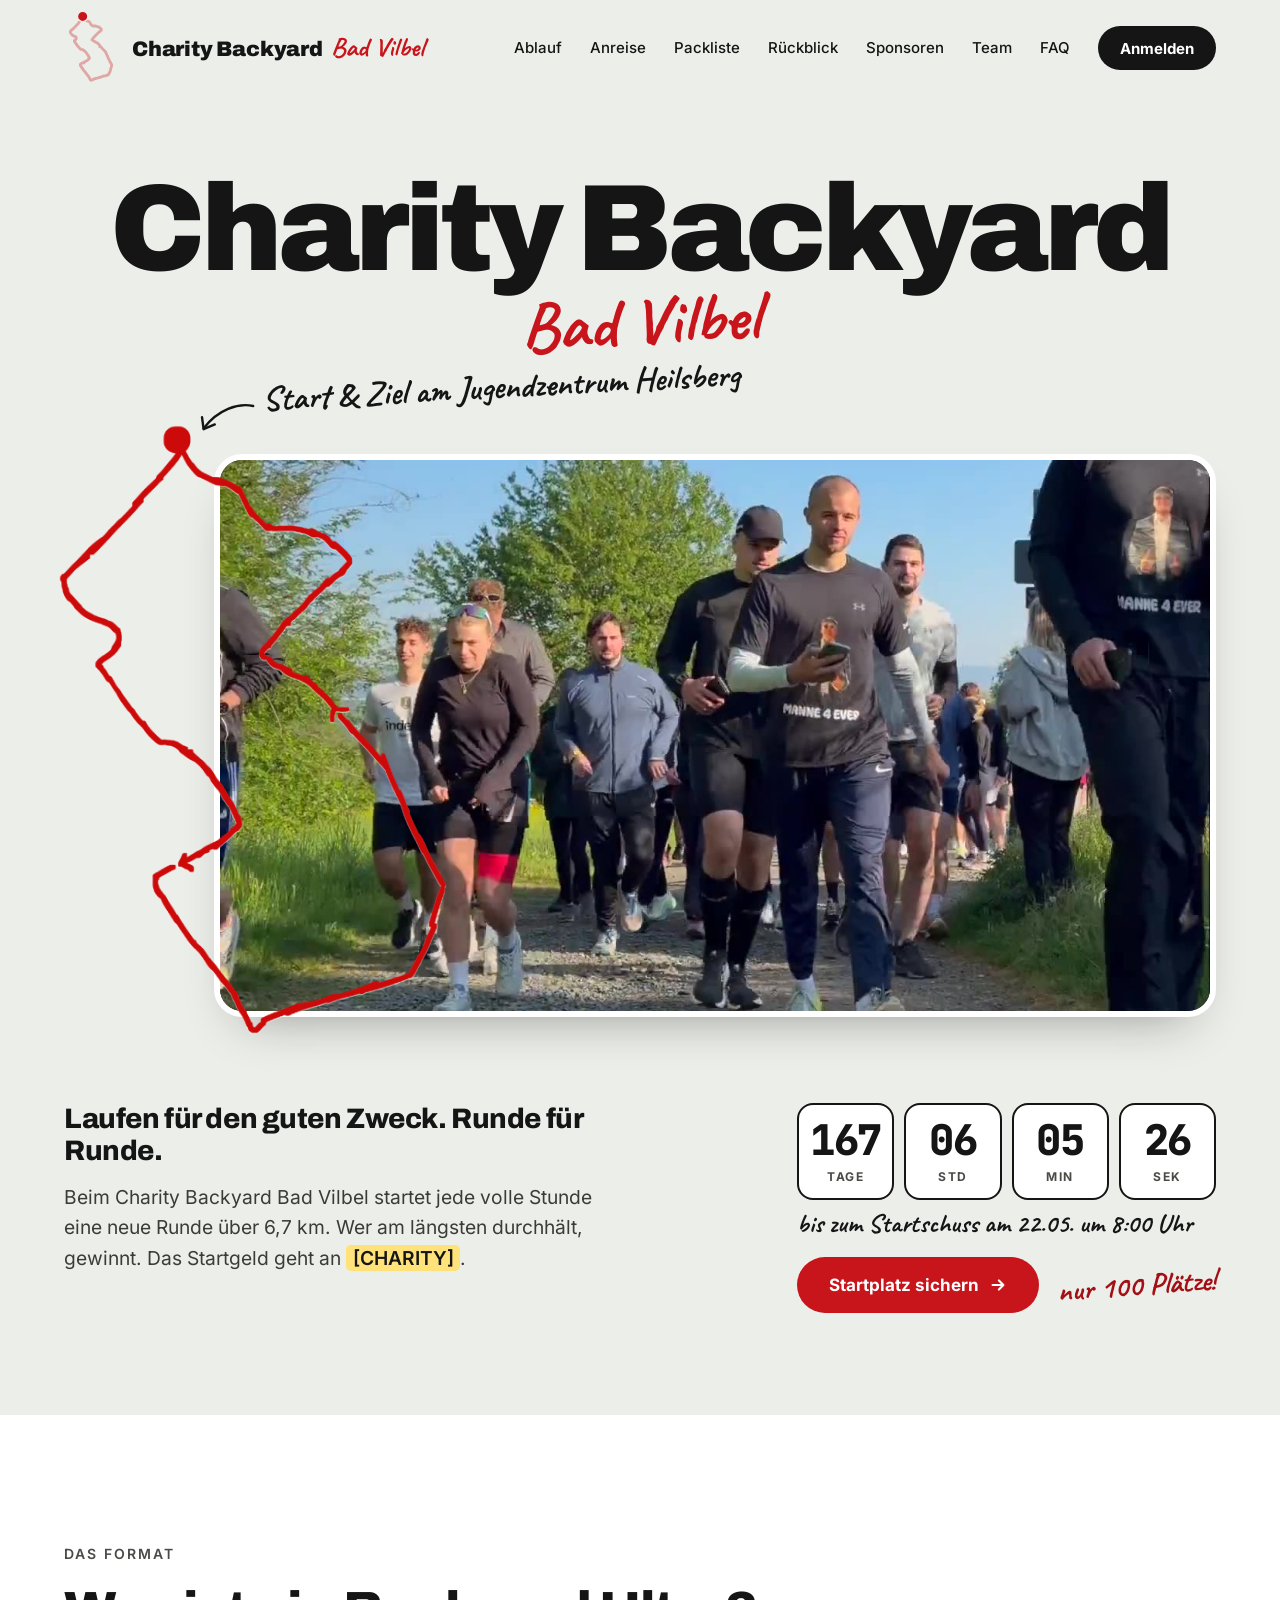
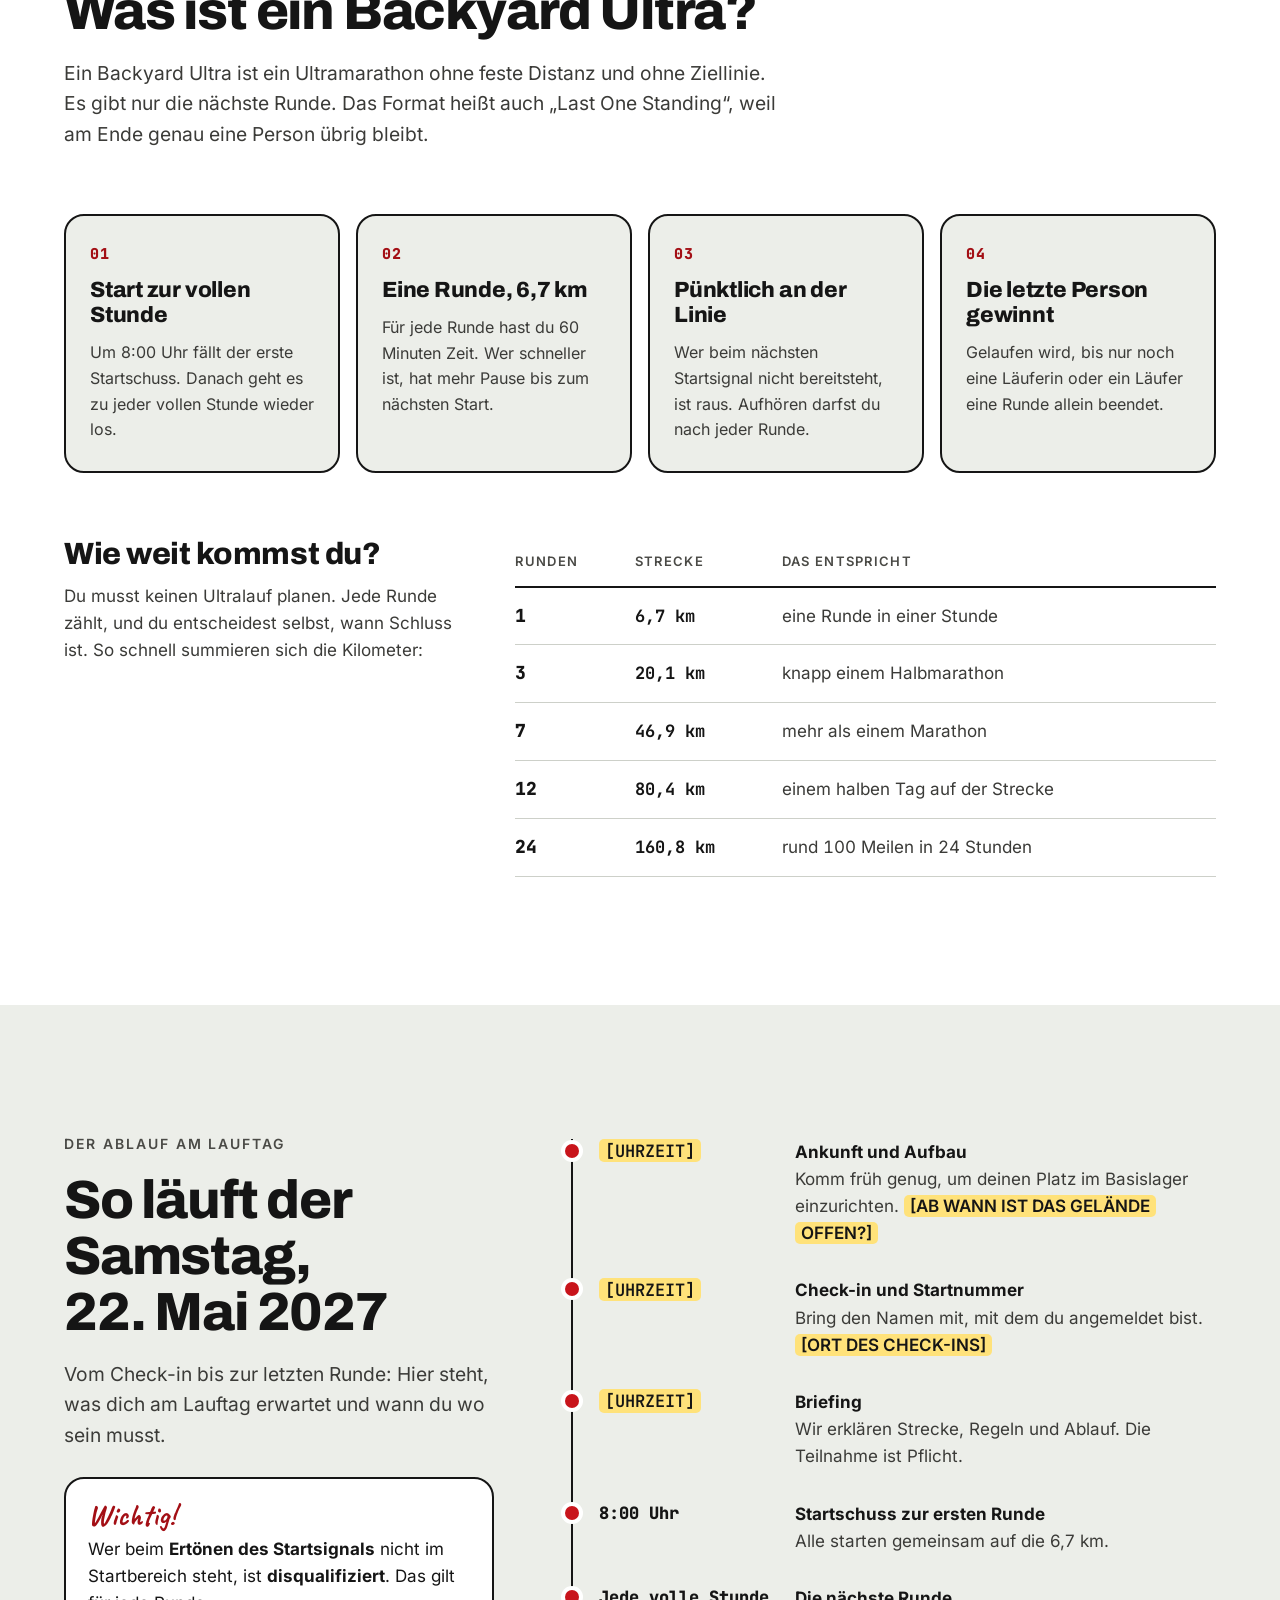
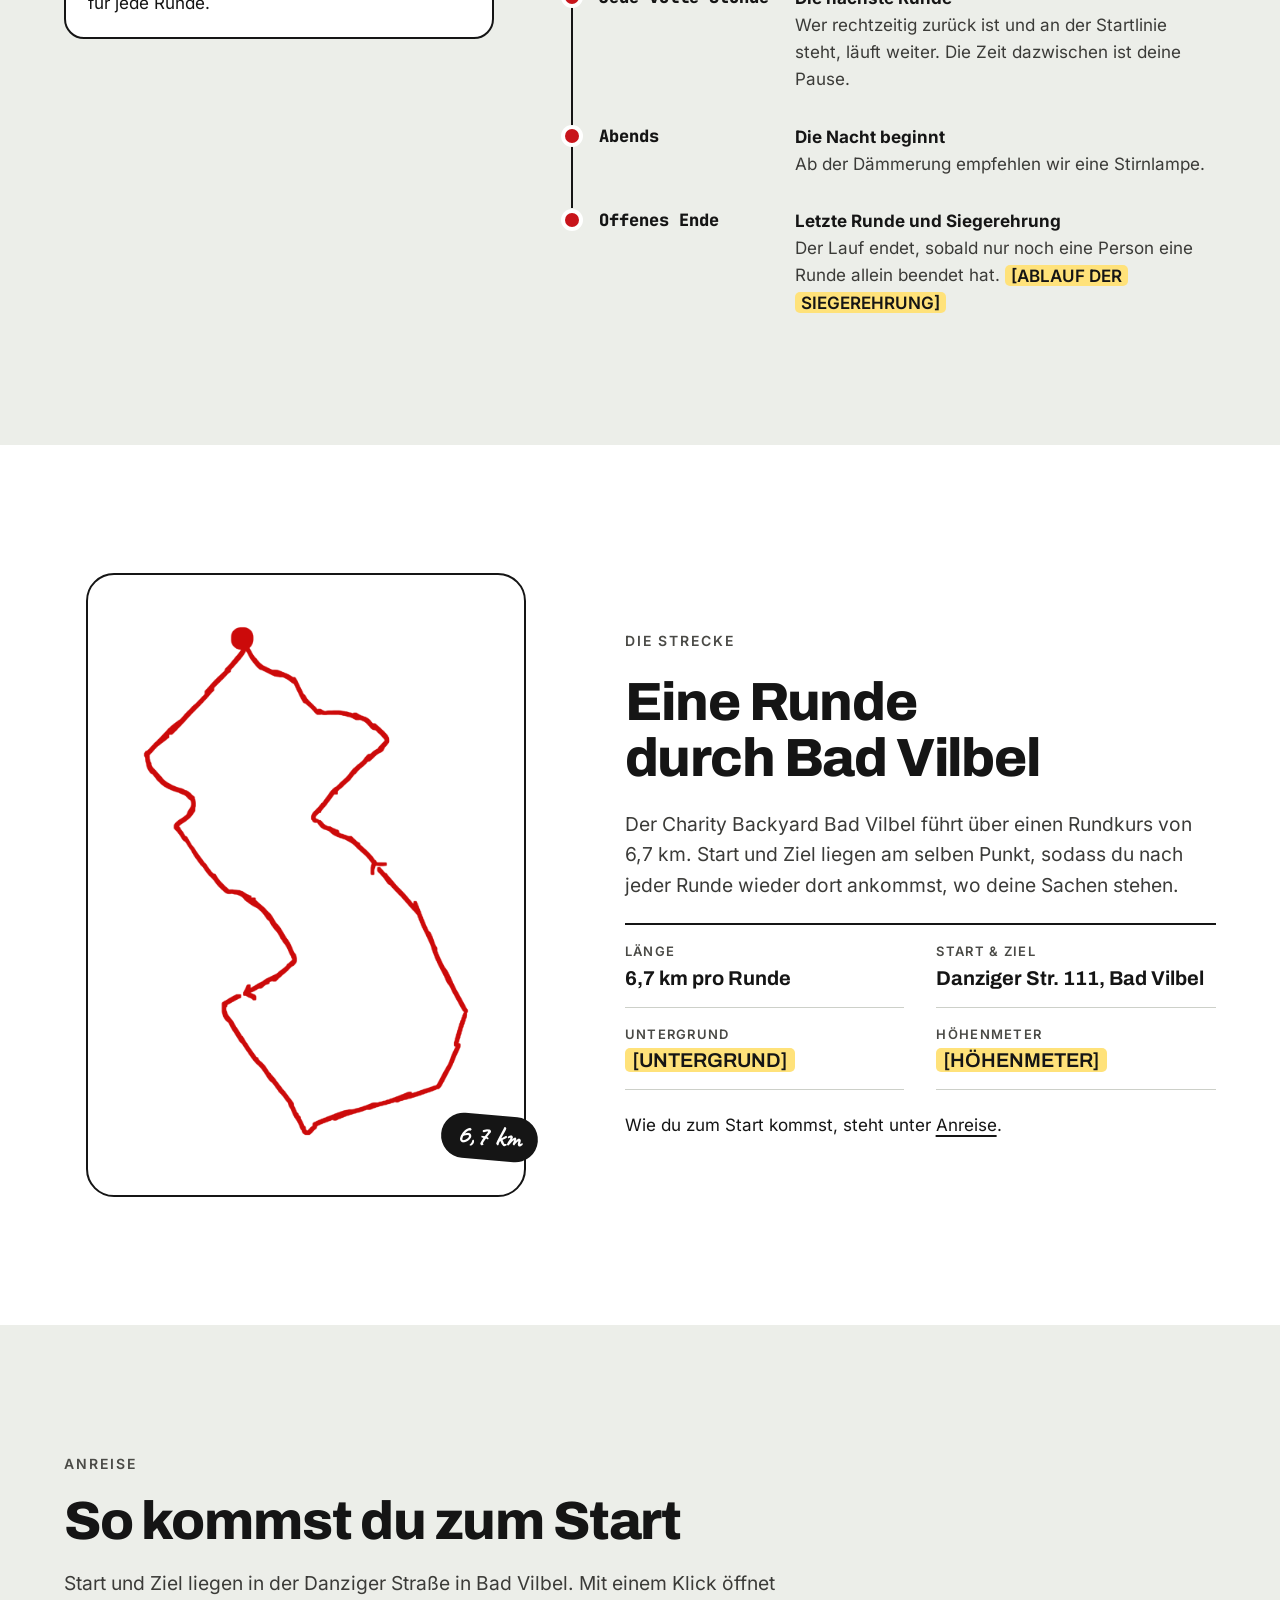
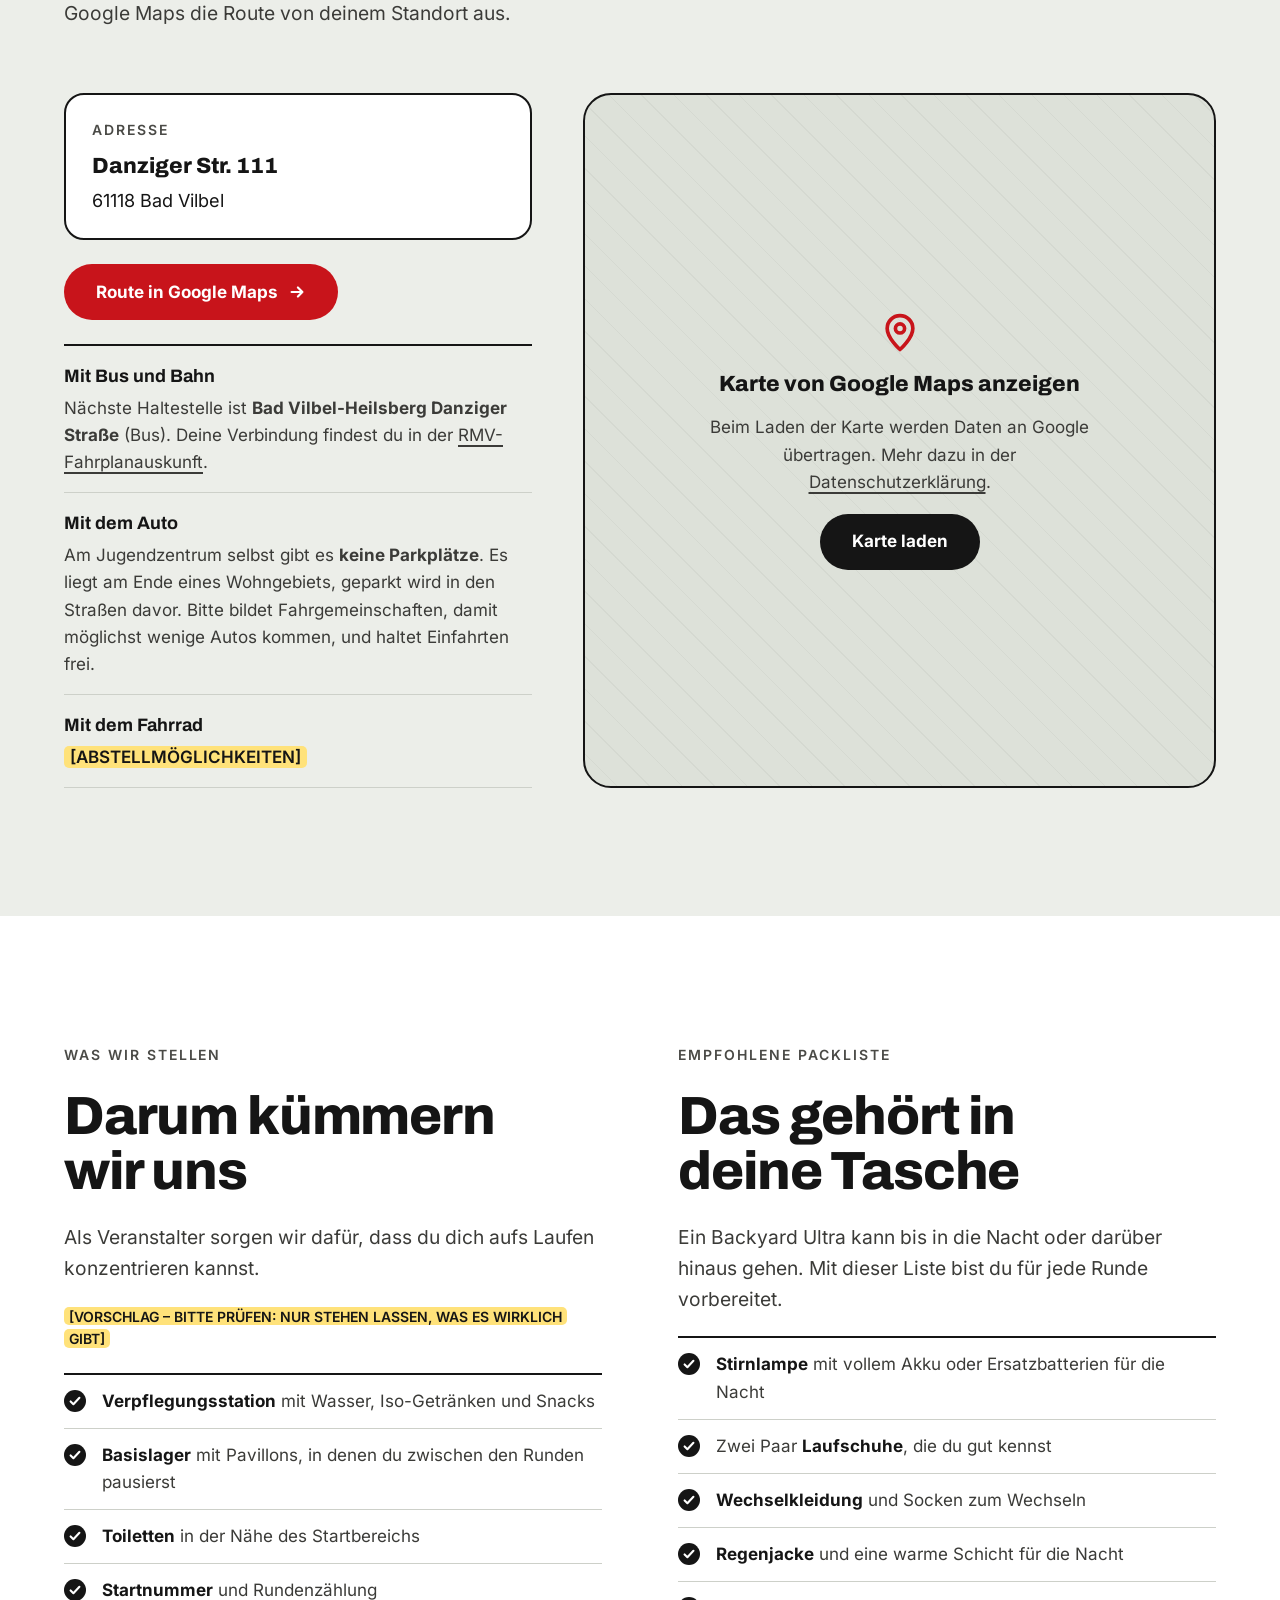
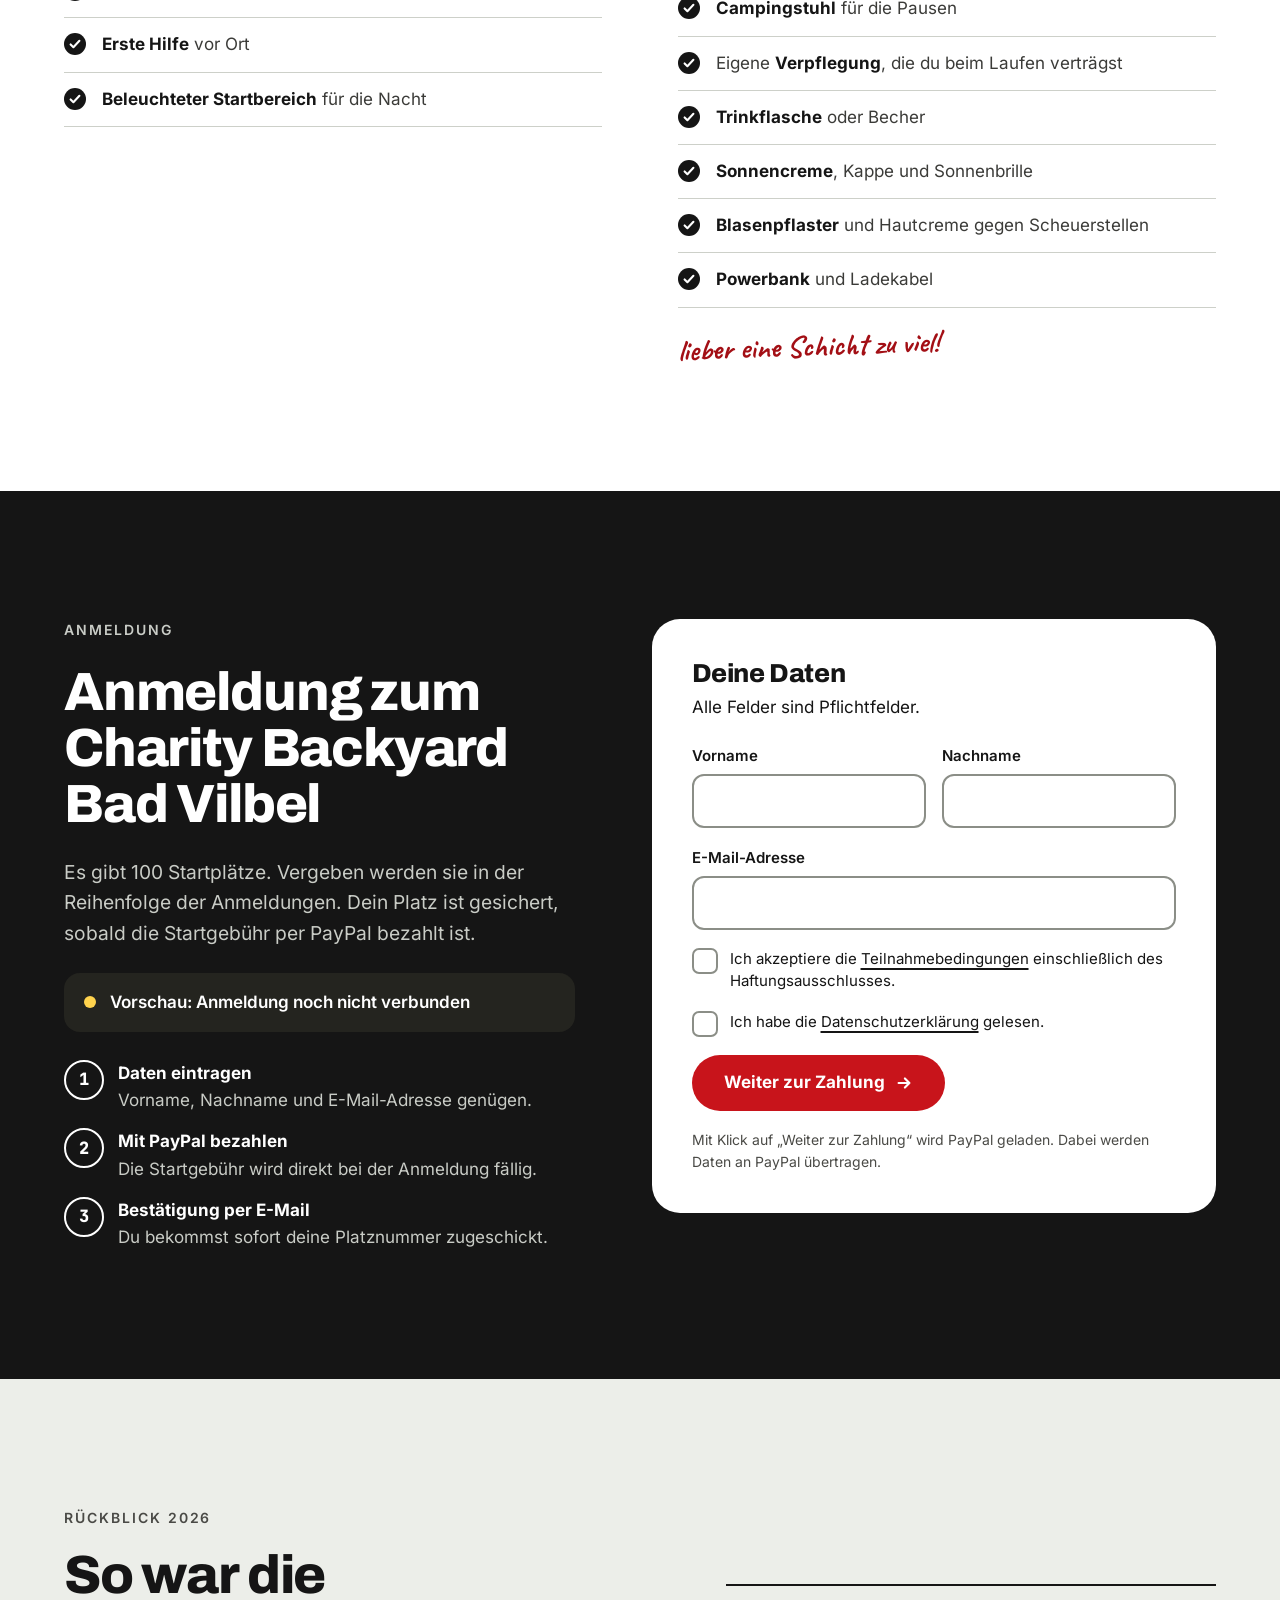
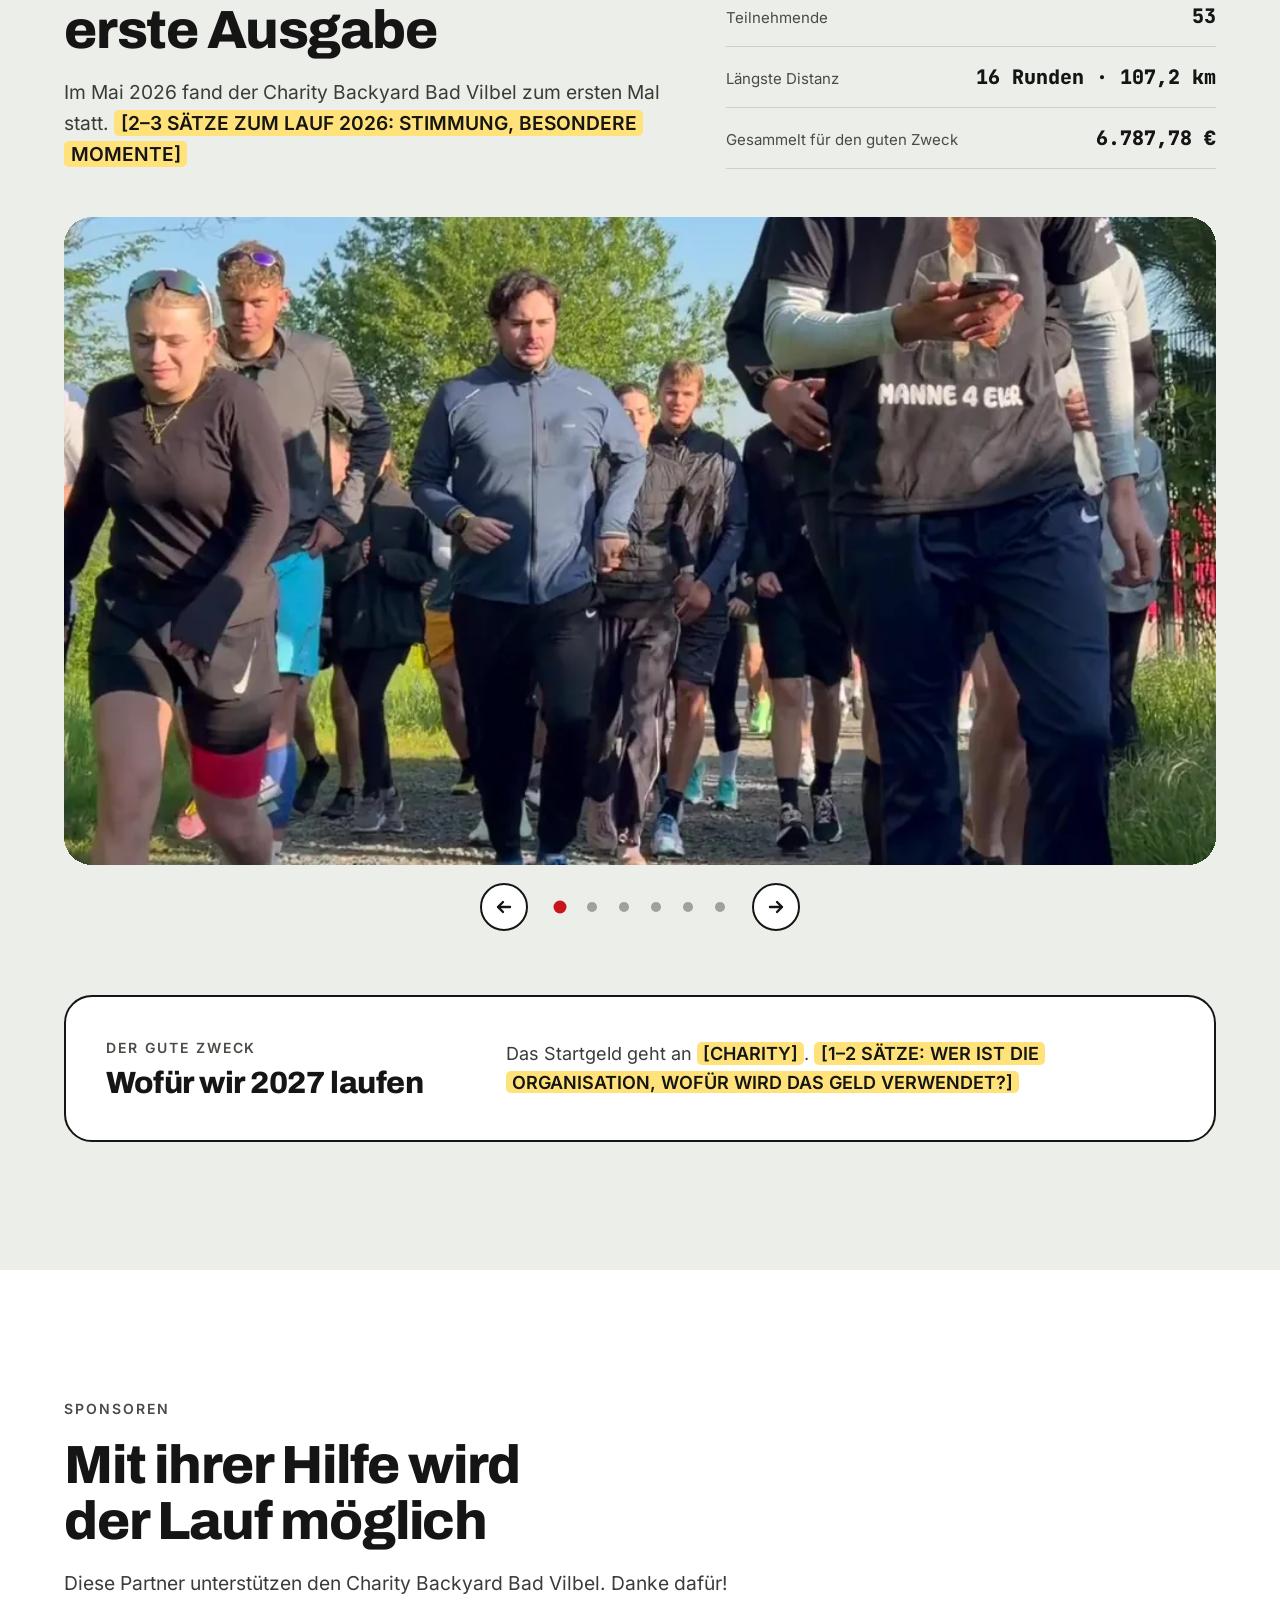
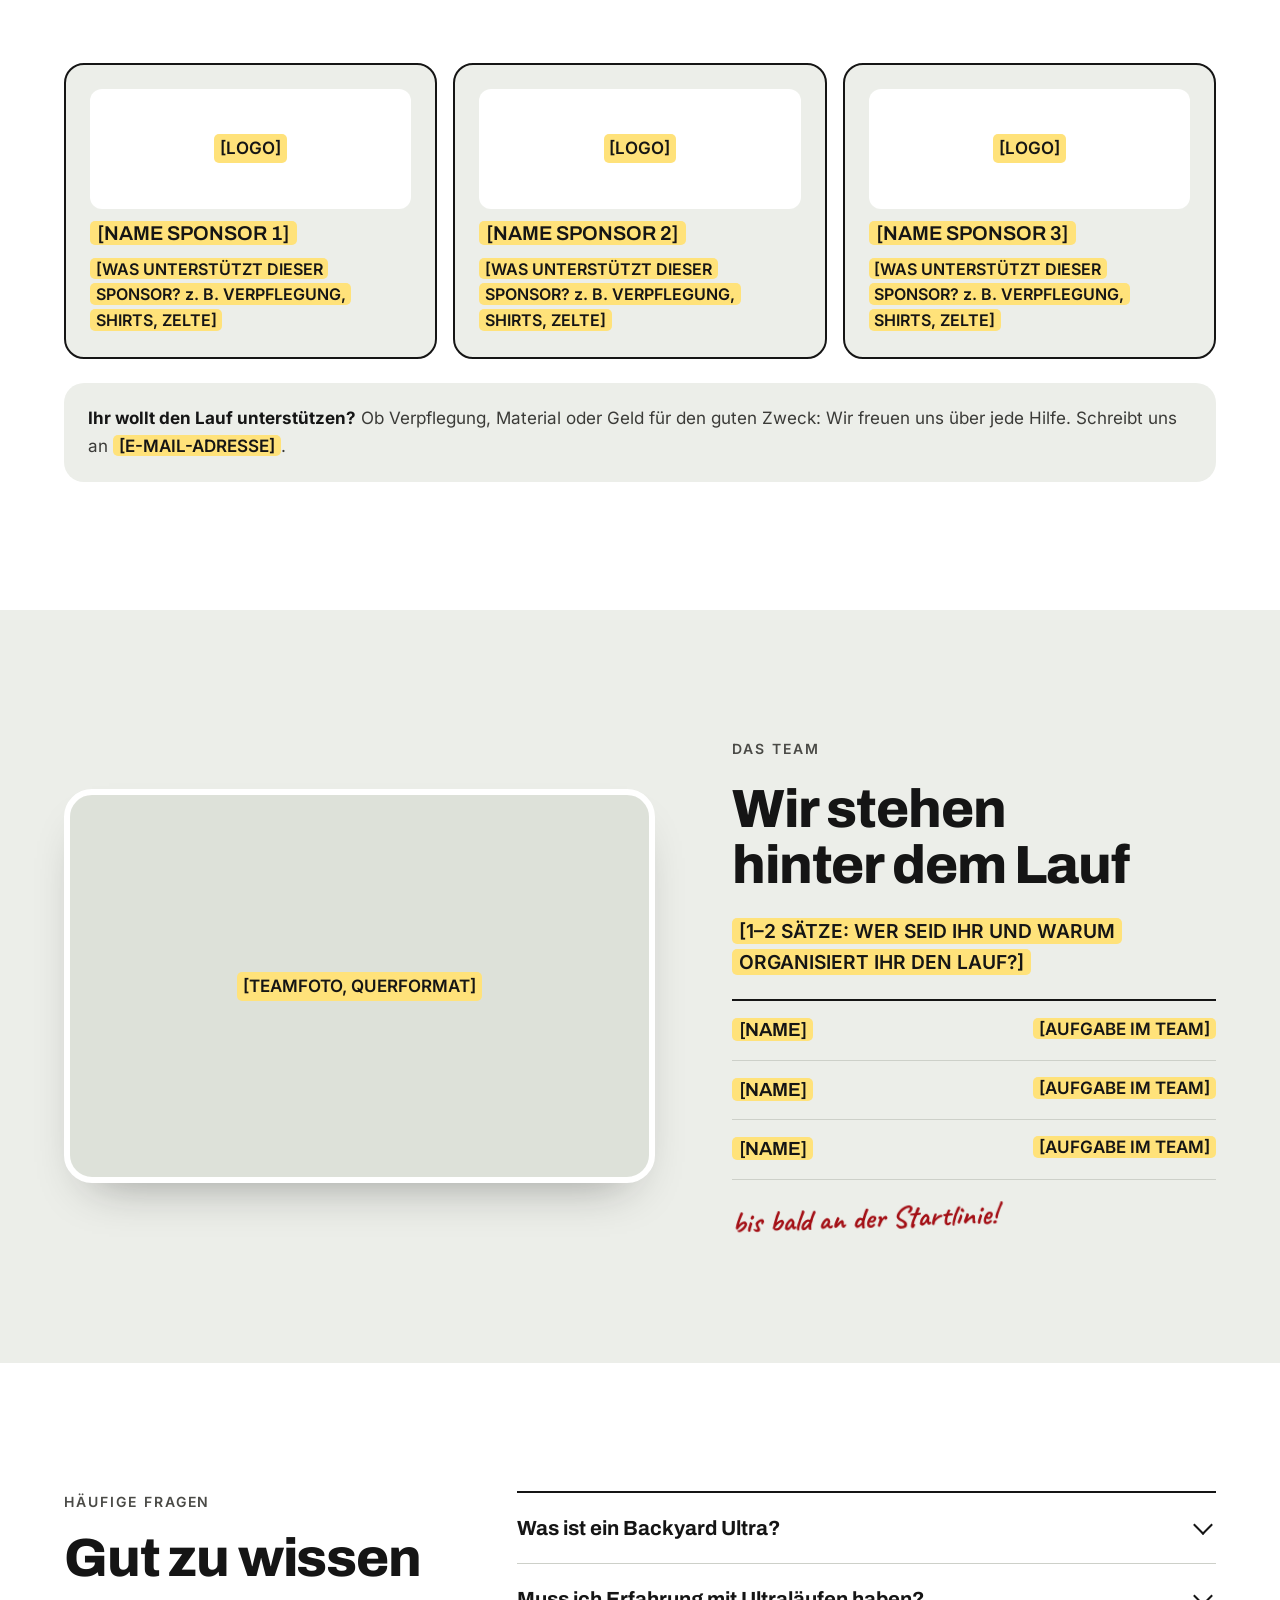
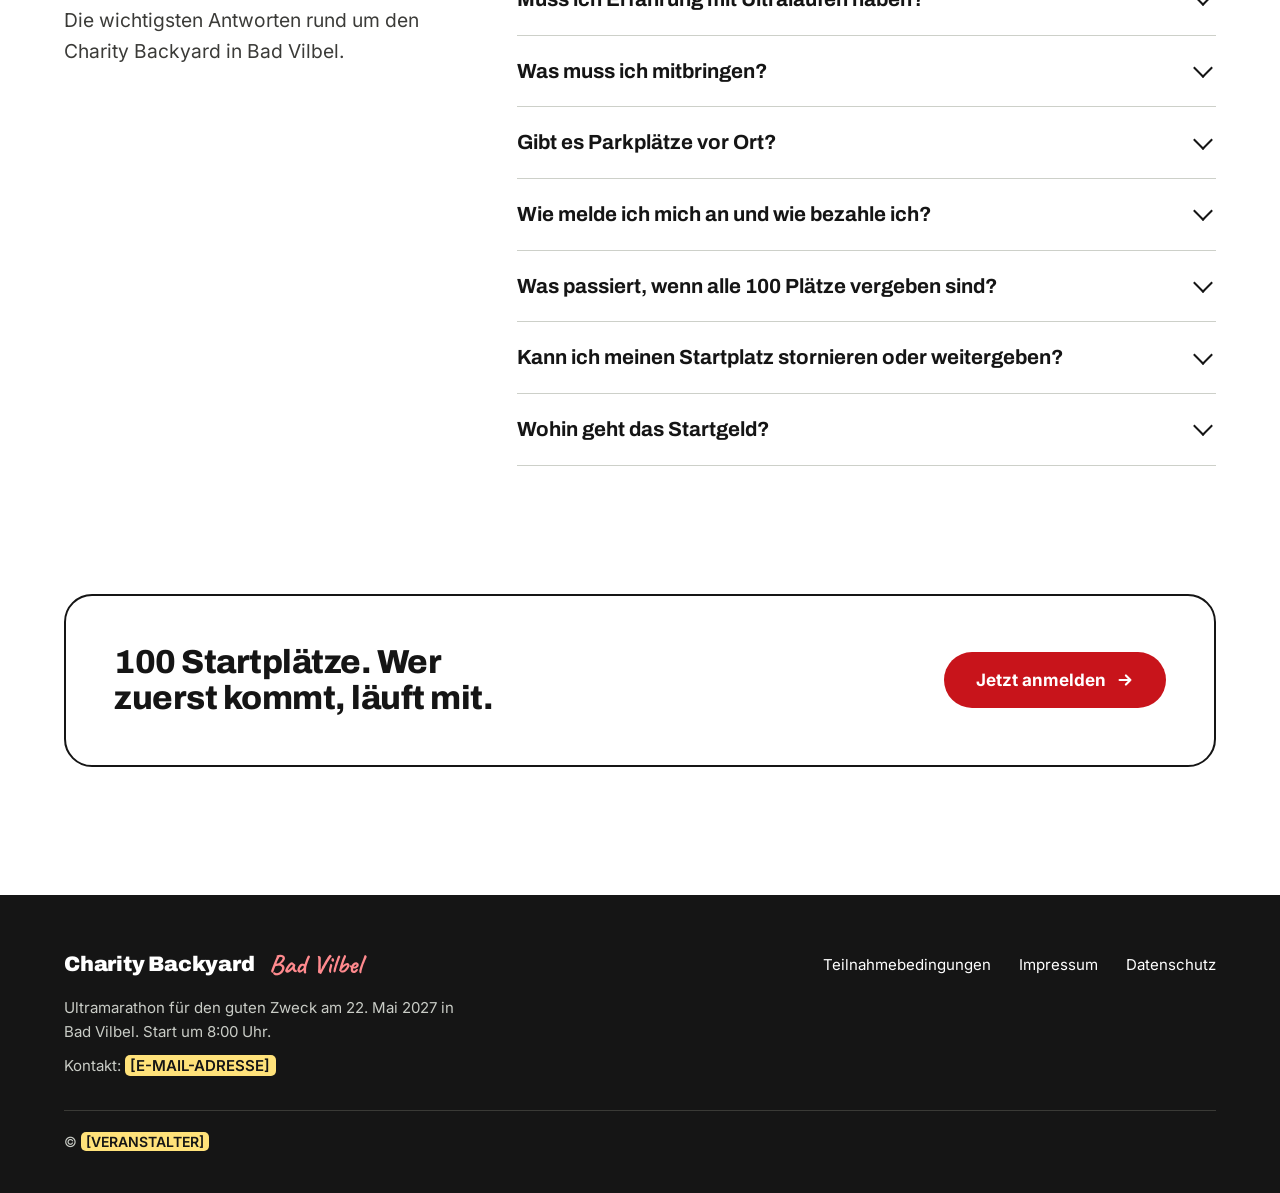
==== commit 309cb7a8: "Platzhalter DEINE-DOMAIN.de durch charity-backyard.de ersetzen Co-Authored-By: Claude Sonnet 5.5 <no" ====
--- a/index.html
+++ b/index.html
@@ -6,14 +6,14 @@
 
   <title>Charity Backyard Bad Vilbel – Ultramarathon 22.05.2027</title>
   <meta name="description" content="Charity Backyard Bad Vilbel am 22. Mai 2027: Ultramarathon im Backyard-Format, 6,7 km jede Stunde, für den guten Zweck. 100 Plätze. Jetzt anmelden!">
-  <link rel="canonical" href="https://www.DEINE-DOMAIN.de/">
+  <link rel="canonical" href="https://charity-backyard.de/">
 
   <meta property="og:type" content="website">
   <meta property="og:locale" content="de_DE">
   <meta property="og:title" content="Charity Backyard Bad Vilbel – Ultramarathon am 22. Mai 2027">
   <meta property="og:description" content="Jede volle Stunde eine Runde über 6,7 km, bis nur noch eine Person läuft. Nur 100 Startplätze.">
-  <meta property="og:url" content="https://www.DEINE-DOMAIN.de/">
-  <meta property="og:image" content="https://www.DEINE-DOMAIN.de/assets/img/backyard-ultra-bad-vilbel-vorschau.jpg">
+  <meta property="og:url" content="https://charity-backyard.de/">
+  <meta property="og:image" content="https://charity-backyard.de/assets/img/backyard-ultra-bad-vilbel-vorschau.jpg">
 
   <link rel="icon" href="favicon.ico" sizes="any">
   <link rel="icon" href="favicon.svg" type="image/svg+xml">
@@ -37,8 +37,8 @@
     "eventStatus": "https://schema.org/EventScheduled",
     "eventAttendanceMode": "https://schema.org/OfflineEventAttendanceMode",
     "maximumAttendeeCapacity": 100,
-    "url": "https://www.DEINE-DOMAIN.de/",
-    "image": "https://www.DEINE-DOMAIN.de/assets/img/backyard-ultra-bad-vilbel-vorschau.jpg",
+    "url": "https://charity-backyard.de/",
+    "image": "https://charity-backyard.de/assets/img/backyard-ultra-bad-vilbel-vorschau.jpg",
     "location": {
       "@type": "Place",
       "name": "Start und Ziel Charity Backyard Bad Vilbel",
--- a/assets/css/style.css
+++ b/assets/css/style.css
@@ -0,0 +1,417 @@
+/* Backyard Ultra Bad Vilbel – Gestaltung
+   Schriften liegen lokal in assets/fonts (keine Verbindung zu Google-Servern). */
+
+@font-face { font-family: "Archivo"; src: url("../fonts/archivo-latin-wght-normal.woff2") format("woff2"); font-weight: 100 900; font-style: normal; font-display: swap; }
+@font-face { font-family: "Inter"; src: url("../fonts/inter-latin-wght-normal.woff2") format("woff2"); font-weight: 100 900; font-style: normal; font-display: swap; }
+@font-face { font-family: "Caveat"; src: url("../fonts/caveat-latin-wght-normal.woff2") format("woff2"); font-weight: 400 700; font-style: normal; font-display: swap; }
+@font-face { font-family: "JetBrains Mono"; src: url("../fonts/jetbrains-mono-latin-wght-normal.woff2") format("woff2"); font-weight: 100 800; font-style: normal; font-display: swap; }
+
+:root {
+  --paper: #ECEEE9;
+  --white: #FFFFFF;
+  --ink: #151515;
+  --ink-soft: #3B3B38;
+  --muted: #4A4A46;
+  --accent: #C8141B;
+  --accent-dark: #A30F15;
+  --line-soft: #CDD0C9;
+  --on-dark-muted: #C9CCC6;
+  --ok: #17603F;
+
+  --font-display: "Archivo", "Arial Narrow", Arial, sans-serif;
+  --font-body: "Inter", system-ui, -apple-system, "Segoe UI", sans-serif;
+  --font-hand: "Caveat", "Segoe Print", cursive;
+  --font-mono: "JetBrains Mono", ui-monospace, "SF Mono", Menlo, monospace;
+
+  --wrap: 1240px;
+  --gutter: clamp(20px, 5vw, 64px);
+  --section: clamp(72px, 10vw, 136px);
+  --radius: 20px;
+  --radius-lg: 28px;
+  --ease: cubic-bezier(0.22, 0.8, 0.26, 1);
+}
+
+*, *::before, *::after { box-sizing: border-box; }
+html { scroll-behavior: smooth; scroll-padding-top: 108px; -webkit-text-size-adjust: 100%; }
+body { margin: 0; background: var(--paper); color: var(--ink); font-family: var(--font-body); font-size: 17px; line-height: 1.6; -webkit-font-smoothing: antialiased; text-rendering: optimizeLegibility; }
+img, video, svg { display: block; max-width: 100%; }
+h1, h2, h3, p, ul, ol, dl, dd, figure { margin: 0; }
+ul, ol { padding: 0; list-style: none; }
+a { color: inherit; text-decoration-thickness: 2px; text-underline-offset: 4px; }
+a:hover { color: var(--accent-dark); }
+button, input { font: inherit; color: inherit; }
+:focus-visible { outline: 3px solid var(--accent); outline-offset: 3px; border-radius: 6px; }
+::selection { background: var(--accent); color: var(--white); }
+[hidden] { display: none !important; }
+
+.skip { position: absolute; left: 16px; top: -80px; z-index: 100; padding: 12px 18px; border-radius: 10px; background: var(--ink); color: var(--white); font-weight: 700; text-decoration: none; transition: top 0.2s var(--ease); }
+.skip:focus { top: 12px; color: var(--white); }
+.sr-only { position: absolute; width: 1px; height: 1px; padding: 0; margin: -1px; overflow: hidden; clip: rect(0 0 0 0); white-space: nowrap; border: 0; }
+
+.wrap { width: 100%; max-width: calc(var(--wrap) + 2 * var(--gutter)); margin-inline: auto; padding-inline: var(--gutter); }
+.section { padding-block: var(--section); }
+.section--white { background: var(--white); }
+.section--dark { background: var(--ink); color: var(--white); }
+
+.kicker { font-size: 14px; font-weight: 600; letter-spacing: 0.14em; text-transform: uppercase; color: var(--muted); }
+.section--dark .kicker { color: var(--on-dark-muted); }
+.h2 { font-family: var(--font-display); font-weight: 800; font-size: clamp(34px, 4.2vw, 58px); line-height: 1.04; letter-spacing: -0.022em; text-wrap: balance; }
+.lead { font-size: clamp(18px, 1.5vw, 20px); line-height: 1.6; color: var(--ink-soft); max-width: 60ch; }
+.section--dark .lead { color: var(--on-dark-muted); }
+.hand { font-family: var(--font-hand); font-weight: 700; line-height: 1.1; }
+.section-head { display: flex; flex-direction: column; gap: 18px; max-width: 760px; margin-bottom: clamp(36px, 5vw, 64px); }
+
+/* Platzhalter für fehlende Angaben – vor dem Livegang ersetzen */
+mark.todo { background: #FFE27A; color: #151515; padding: 0.05em 0.35em; border-radius: 5px; font-style: normal; font-weight: 600; box-decoration-break: clone; -webkit-box-decoration-break: clone; }
+
+/* Buttons */
+.btn { display: inline-flex; align-items: center; justify-content: center; gap: 10px; min-height: 56px; padding: 0 30px; border: 2px solid transparent; border-radius: 999px; font-size: 17px; font-weight: 700; line-height: 1; text-decoration: none; cursor: pointer; transition: background-color 0.2s var(--ease), color 0.2s var(--ease), border-color 0.2s var(--ease), transform 0.2s var(--ease); }
+.btn svg { width: 18px; height: 18px; transition: transform 0.2s var(--ease); }
+.btn:hover svg { transform: translateX(3px); }
+.btn:active { transform: translateY(1px); }
+.btn--primary { background: var(--accent); color: var(--white); }
+.btn--primary:hover { background: var(--accent-dark); color: var(--white); }
+.btn--ink { background: var(--ink); color: var(--white); }
+.btn--ink:hover { background: #33332F; color: var(--white); }
+.btn--ghost { background: transparent; color: inherit; border-color: currentColor; }
+.btn--ghost:hover { background: var(--white); color: var(--ink); border-color: var(--white); }
+.btn--small { min-height: 44px; padding: 0 20px; font-size: 15px; }
+.btn[disabled] { opacity: 0.55; cursor: not-allowed; }
+
+/* Kopfzeile */
+.header { position: sticky; top: 0; z-index: 50; background: rgba(236, 238, 233, 0.92); -webkit-backdrop-filter: blur(10px); backdrop-filter: blur(10px); border-bottom: 1px solid transparent; transition: border-color 0.25s var(--ease); }
+.header.is-stuck { border-bottom-color: var(--line-soft); }
+.header__inner { display: flex; align-items: center; justify-content: space-between; gap: 20px; min-height: 96px; }
+.brand { display: inline-flex; align-items: center; gap: 14px; font-family: var(--font-display); font-weight: 900; font-size: 21px; letter-spacing: -0.01em; text-decoration: none; white-space: nowrap; }
+.brand__text { display: inline-flex; align-items: baseline; gap: 8px; }
+.brand__logo { flex: none; width: auto; height: 78px; overflow: visible; }
+.brand__logo path { fill: none; stroke-width: 82; stroke-linecap: round; stroke-linejoin: round; }
+.brand__logo .route-base { stroke: var(--accent); opacity: 0.32; }
+.brand__logo .route-done { stroke: var(--accent); stroke-dasharray: 1000; stroke-dashoffset: 1000; }
+.brand__logo .route-dot { fill: var(--accent); stroke: var(--paper); stroke-width: 40; }
+.brand:hover { color: var(--ink); }
+.brand__place { font-family: var(--font-hand); font-weight: 700; font-size: 27px; color: var(--accent); letter-spacing: 0; }
+.nav { display: flex; align-items: center; gap: 28px; font-size: 15px; font-weight: 500; }
+.nav a:not(.btn) { position: relative; padding: 12px 0; text-decoration: none; }
+.nav a:not(.btn)::after { content: ""; position: absolute; left: 0; right: 0; bottom: 6px; height: 2px; background: var(--accent); transform: scaleX(0); transform-origin: left; transition: transform 0.25s var(--ease); }
+.nav a:not(.btn):hover { color: var(--ink); }
+.nav a:not(.btn):hover::after, .nav a[aria-current="true"]::after { transform: scaleX(1); }
+.nav-toggle { display: none; width: 48px; height: 48px; margin-right: -10px; padding: 0; border: 0; border-radius: 12px; background: transparent; cursor: pointer; }
+.nav-toggle span { display: block; width: 24px; height: 2.5px; margin: 5px auto; border-radius: 2px; background: var(--ink); transition: transform 0.25s var(--ease), opacity 0.2s var(--ease); }
+.nav-toggle[aria-expanded="true"] span:nth-child(1) { transform: translateY(7.5px) rotate(45deg); }
+.nav-toggle[aria-expanded="true"] span:nth-child(2) { opacity: 0; }
+.nav-toggle[aria-expanded="true"] span:nth-child(3) { transform: translateY(-7.5px) rotate(-45deg); }
+
+/* Hero */
+.hero { padding-block: clamp(36px, 6vw, 80px) clamp(64px, 8vw, 104px); overflow: hidden; }
+.hero__stack { display: flex; flex-direction: column; gap: clamp(28px, 4vw, 52px); }
+.hero__title { display: flex; flex-direction: column; align-items: center; text-align: center; }
+.hero__name { font-family: var(--font-display); font-weight: 900; font-size: clamp(50px, 9.6vw, 150px); line-height: 0.9; letter-spacing: -0.04em; text-wrap: balance; }
+.hero__place { font-family: var(--font-hand); font-weight: 700; font-size: clamp(42px, 5.4vw, 86px); line-height: 1; color: var(--accent); transform: rotate(-3deg); margin-top: 0.04em; }
+.hero__bottom { display: grid; grid-template-columns: minmax(0, 1fr) minmax(0, auto); align-items: start; gap: clamp(28px, 5vw, 72px); }
+.hero__intro { display: flex; flex-direction: column; gap: 14px; max-width: 560px; }
+.hero__tagline { font-family: var(--font-display); font-weight: 800; font-size: clamp(24px, 2.2vw, 32px); line-height: 1.15; letter-spacing: -0.015em; }
+.hero .lead { max-width: 50ch; }
+.hero__action { display: flex; flex-direction: column; gap: 18px; }
+.hero__cta { display: flex; flex-wrap: wrap; align-items: center; gap: 14px 18px; }
+.hero__cta .hand { font-size: 30px; color: var(--accent-dark); transform: rotate(-4deg); }
+
+.countdown { display: flex; flex-direction: column; gap: 10px; }
+.countdown__tiles { display: grid; grid-template-columns: repeat(4, minmax(0, 1fr)); gap: 10px; max-width: 520px; }
+.countdown__tile { display: flex; flex-direction: column; align-items: center; gap: 6px; padding: 14px 6px 12px; border: 2px solid var(--ink); border-radius: 16px; background: var(--white); }
+.countdown__value { font-family: var(--font-mono); font-weight: 800; font-size: clamp(28px, 3.3vw, 48px); line-height: 1; letter-spacing: -0.03em; font-variant-numeric: tabular-nums; }
+.countdown__label { font-size: 12px; font-weight: 700; letter-spacing: 0.12em; text-transform: uppercase; color: var(--muted); }
+.countdown__note { font-size: 26px; }
+
+.hero__visual { position: relative; padding: 4% 0 3% 13%; }
+.video-frame { position: relative; aspect-ratio: 16 / 9; overflow: hidden; border: 6px solid var(--white); border-radius: var(--radius-lg); background: #2A2A28; box-shadow: 0 24px 48px -28px rgba(21, 21, 21, 0.45); }
+.video-frame video, .video-frame img { width: 100%; height: 100%; object-fit: cover; }
+.route-overlay { position: absolute; left: -2%; top: 0; height: 100%; aspect-ratio: 922 / 1400; pointer-events: none; }
+.route-overlay img { filter: drop-shadow(0 1px 0 rgba(255, 255, 255, 0.6)); }
+.route-overlay img { width: 100%; height: 100%; }
+.route-note { position: absolute; left: 52%; top: -6%; font-size: 34px; line-height: 1.05; white-space: nowrap; transform: rotate(-3deg); }
+.route-arrow { position: absolute; left: 36%; top: -1.5%; width: 64px; height: 40px; }
+
+/* Format */
+.steps { display: grid; grid-template-columns: repeat(4, minmax(0, 1fr)); gap: 16px; counter-reset: step; }
+.step { position: relative; display: flex; flex-direction: column; gap: 12px; padding: 26px 24px 28px; border: 2px solid var(--ink); border-radius: var(--radius); background: var(--paper); counter-increment: step; }
+.step::before { content: counter(step, decimal-leading-zero); font-family: var(--font-mono); font-weight: 800; font-size: 15px; letter-spacing: 0.06em; color: var(--accent-dark); }
+.step h3 { font-family: var(--font-display); font-weight: 800; font-size: 22px; line-height: 1.15; letter-spacing: -0.01em; }
+.step p { font-size: 16px; color: var(--ink-soft); }
+
+.laps { margin-top: clamp(40px, 5vw, 64px); display: grid; grid-template-columns: minmax(0, 0.8fr) minmax(0, 1.4fr); gap: clamp(24px, 4vw, 56px); align-items: start; }
+.laps__intro { display: flex; flex-direction: column; gap: 12px; }
+.laps__intro h3 { font-family: var(--font-display); font-weight: 800; font-size: clamp(24px, 2.4vw, 32px); line-height: 1.1; letter-spacing: -0.015em; }
+.laps__intro p { color: var(--ink-soft); }
+.laps__table { width: 100%; border-collapse: collapse; font-variant-numeric: tabular-nums; }
+.laps__table caption { text-align: left; }
+.laps__table th, .laps__table td { padding: 14px 12px 14px 0; border-bottom: 1px solid var(--line-soft); text-align: left; vertical-align: baseline; }
+.laps__table thead th { font-size: 13px; font-weight: 600; letter-spacing: 0.1em; text-transform: uppercase; color: var(--muted); border-bottom: 2px solid var(--ink); }
+.laps__table tbody th { font-family: var(--font-mono); font-weight: 800; font-size: 18px; white-space: nowrap; }
+.laps__table td:nth-child(2) { font-family: var(--font-mono); font-weight: 700; white-space: nowrap; }
+.laps__table td:last-child { color: var(--ink-soft); padding-right: 0; }
+
+/* Strecke */
+.course { display: grid; grid-template-columns: minmax(0, 0.9fr) minmax(0, 1.1fr); gap: clamp(32px, 6vw, 88px); align-items: center; }
+.course__map { position: relative; justify-self: center; width: min(100%, 440px); padding: 36px 40px 44px; border: 2px solid var(--ink); border-radius: var(--radius-lg); background: var(--white); transform: rotate(-2deg); }
+.course__map img { width: 100%; height: auto; }
+.course__tag { position: absolute; right: -14px; bottom: 36px; padding: 6px 16px 8px; border-radius: 999px; background: var(--ink); color: var(--white); font-size: 28px; transform: rotate(5deg); }
+.course__text { display: flex; flex-direction: column; gap: 22px; }
+.facts { display: grid; grid-template-columns: repeat(2, minmax(0, 1fr)); gap: 0 32px; border-top: 2px solid var(--ink); }
+.facts div { display: flex; flex-direction: column; gap: 4px; padding: 16px 0; border-bottom: 1px solid var(--line-soft); }
+.facts dt { font-size: 13px; font-weight: 600; letter-spacing: 0.1em; text-transform: uppercase; color: var(--muted); }
+.facts dd { font-family: var(--font-display); font-weight: 700; font-size: 20px; line-height: 1.25; }
+
+/* Ablauf & Charity */
+.split { display: grid; grid-template-columns: repeat(2, minmax(0, 1fr)); gap: clamp(40px, 6vw, 96px); align-items: start; }
+.split__col { display: flex; flex-direction: column; gap: 22px; }
+.timeline { display: flex; flex-direction: column; margin-top: 6px; }
+.timeline li { position: relative; display: grid; grid-template-columns: 176px minmax(0, 1fr); gap: 20px; padding: 0 0 26px 26px; border-left: 2px solid var(--ink); }
+.timeline li:last-child { padding-bottom: 0; border-left-color: transparent; }
+.timeline li::before { content: ""; position: absolute; left: -8px; top: 5px; width: 14px; height: 14px; border-radius: 50%; background: var(--accent); box-shadow: 0 0 0 4px var(--white); }
+.timeline time, .timeline .when { font-family: var(--font-mono); font-weight: 800; font-size: 17px; line-height: 1.5; white-space: nowrap; }
+.timeline p { color: var(--ink-soft); }
+.timeline strong { display: block; color: var(--ink); font-weight: 700; }
+.charity-card { display: flex; flex-direction: column; gap: 18px; padding: clamp(26px, 3vw, 40px); border: 2px solid var(--ink); border-radius: var(--radius-lg); background: var(--paper); }
+.charity-card p { color: var(--ink-soft); }
+.charity-card .hand { font-size: 30px; color: var(--accent-dark); transform: rotate(-2deg); align-self: flex-start; }
+
+/* Anmeldung */
+.signup { display: grid; grid-template-columns: minmax(0, 0.95fr) minmax(0, 1.05fr); gap: clamp(36px, 6vw, 88px); align-items: start; }
+.signup__info { display: flex; flex-direction: column; gap: 24px; }
+.signup__steps { display: flex; flex-direction: column; gap: 14px; counter-reset: s; margin-top: 4px; }
+.signup__steps li { display: grid; grid-template-columns: 40px minmax(0, 1fr); gap: 14px; align-items: start; color: var(--on-dark-muted); counter-increment: s; }
+.signup__steps li::before { content: counter(s); display: grid; place-items: center; width: 40px; height: 40px; border: 2px solid var(--white); border-radius: 50%; font-family: var(--font-mono); font-weight: 800; color: var(--white); }
+.signup__steps strong { display: block; color: var(--white); }
+.status { display: grid; grid-template-columns: auto minmax(0, 1fr) auto; align-items: center; gap: 6px 14px; padding: 16px 20px; border-radius: 16px; background: #24241F; font-weight: 600; }
+.status__dot { width: 12px; height: 12px; border-radius: 50%; background: #8A8D86; flex: none; }
+.status[data-state="offen"] .status__dot { background: #3DDC84; }
+.status[data-state="ausverkauft"] .status__dot, .status[data-state="geschlossen"] .status__dot { background: #FF6B6B; }
+.status[data-state="bald"] .status__dot, .status[data-state="vorschau"] .status__dot { background: #FFD34D; }
+.status__fee { font-family: var(--font-mono); font-weight: 800; }
+
+.panel { padding: clamp(24px, 3.2vw, 40px); border-radius: var(--radius-lg); background: var(--white); color: var(--ink); }
+.panel h3 { font-family: var(--font-display); font-weight: 800; font-size: 26px; line-height: 1.15; letter-spacing: -0.015em; margin-bottom: 6px; }
+.panel > p { color: var(--ink-soft); }
+.form { display: flex; flex-direction: column; gap: 18px; margin-top: 22px; }
+.form__row { display: grid; grid-template-columns: repeat(2, minmax(0, 1fr)); gap: 16px; }
+.field { display: flex; flex-direction: column; gap: 6px; }
+.field label { font-size: 15px; font-weight: 600; }
+.field input { width: 100%; min-height: 54px; padding: 0 16px; border: 2px solid #8B8E87; border-radius: 12px; background: var(--white); font-size: 17px; transition: border-color 0.18s var(--ease), box-shadow 0.18s var(--ease); }
+.field input:hover { border-color: var(--ink); }
+.field input:focus-visible { outline: none; border-color: var(--ink); box-shadow: 0 0 0 4px rgba(200, 20, 27, 0.25); }
+.field input[aria-invalid="true"] { border-color: var(--accent); }
+.field__error { display: flex; gap: 6px; font-size: 14px; font-weight: 600; color: var(--accent-dark); }
+.hp { position: absolute; left: -9999px; width: 1px; height: 1px; overflow: hidden; }
+.check { display: grid; grid-template-columns: 26px minmax(0, 1fr); gap: 12px; align-items: start; font-size: 15px; line-height: 1.5; cursor: pointer; }
+.check input { appearance: none; -webkit-appearance: none; width: 26px; height: 26px; margin: 0; border: 2px solid #8B8E87; border-radius: 7px; background: var(--white) center / 16px no-repeat; cursor: pointer; transition: background-color 0.15s var(--ease), border-color 0.15s var(--ease); }
+.check input:hover { border-color: var(--ink); }
+.check input:checked { border-color: var(--ink); background-color: var(--ink); background-image: url("data:image/svg+xml,%3Csvg xmlns='http://www.w3.org/2000/svg' viewBox='0 0 16 16' fill='none' stroke='%23fff' stroke-width='2.4' stroke-linecap='round' stroke-linejoin='round'%3E%3Cpath d='M3 8.5l3.2 3.2L13 4.8'/%3E%3C/svg%3E"); }
+.check input[aria-invalid="true"] { border-color: var(--accent); }
+.form__hint { font-size: 14px; color: var(--muted); }
+.form .btn { align-self: flex-start; }
+.alert { display: flex; gap: 12px; padding: 14px 16px; border-radius: 12px; background: #FDECEC; color: #7A0C10; font-size: 15px; font-weight: 600; }
+.alert--info { background: #FFF4CC; color: #4D3B00; }
+.summary { display: grid; gap: 0; margin: 18px 0 20px; border-top: 2px solid var(--ink); }
+.summary div { display: flex; justify-content: space-between; gap: 16px; padding: 12px 0; border-bottom: 1px solid var(--line-soft); }
+.summary dt { color: var(--muted); }
+.summary dd { font-weight: 600; text-align: right; overflow-wrap: anywhere; }
+.linklike { padding: 10px 0; border: 0; background: none; font-weight: 600; text-decoration: underline; text-decoration-thickness: 2px; text-underline-offset: 4px; cursor: pointer; }
+.linklike:hover { color: var(--accent-dark); }
+#paypal-buttons { min-height: 56px; margin-top: 6px; }
+.spinner { width: 22px; height: 22px; border: 3px solid var(--line-soft); border-top-color: var(--ink); border-radius: 50%; animation: spin 0.8s linear infinite; }
+.loading { display: flex; align-items: center; gap: 12px; padding: 14px 0; color: var(--muted); font-weight: 600; }
+@keyframes spin { to { transform: rotate(360deg); } }
+.success { display: flex; flex-direction: column; gap: 16px; }
+.success__badge { align-self: flex-start; display: inline-flex; align-items: baseline; gap: 10px; padding: 10px 20px 12px; border: 2px solid var(--ink); border-radius: 16px; font-family: var(--font-mono); font-weight: 800; font-size: 34px; line-height: 1; }
+.success__badge small { font-family: var(--font-body); font-size: 13px; font-weight: 700; letter-spacing: 0.12em; text-transform: uppercase; color: var(--muted); }
+.success .hand { font-size: 32px; color: var(--ok); }
+
+/* FAQ */
+.faq { display: grid; grid-template-columns: minmax(0, 0.7fr) minmax(0, 1.3fr); gap: clamp(32px, 6vw, 88px); align-items: start; }
+.faq__list { border-top: 2px solid var(--ink); }
+.faq details { border-bottom: 1px solid var(--line-soft); }
+.faq summary { display: flex; align-items: center; justify-content: space-between; gap: 20px; padding: 22px 0; font-family: var(--font-display); font-weight: 700; font-size: clamp(18px, 1.6vw, 21px); line-height: 1.3; cursor: pointer; list-style: none; }
+.faq summary::-webkit-details-marker { display: none; }
+.faq summary::after { content: ""; flex: none; width: 14px; height: 14px; margin-right: 6px; border-right: 2.5px solid var(--ink); border-bottom: 2.5px solid var(--ink); transform: translateY(-3px) rotate(45deg); transition: transform 0.25s var(--ease); }
+.faq details[open] summary::after { transform: translateY(3px) rotate(-135deg); }
+.faq summary:hover { color: var(--accent-dark); }
+.faq details > div { padding: 0 40px 24px 0; color: var(--ink-soft); max-width: 68ch; }
+.faq details > div p + p { margin-top: 10px; }
+
+/* Abschluss-Band */
+.cta-band { display: flex; flex-wrap: wrap; align-items: center; justify-content: space-between; gap: 24px; padding: clamp(28px, 4vw, 48px); border: 2px solid var(--ink); border-radius: var(--radius-lg); background: var(--white); margin-top: var(--section); }
+.cta-band p { font-family: var(--font-display); font-weight: 800; font-size: clamp(24px, 2.6vw, 36px); line-height: 1.1; letter-spacing: -0.015em; max-width: 22ch; text-wrap: balance; }
+
+/* Tagesablauf */
+.day { display: grid; grid-template-columns: minmax(0, 0.8fr) minmax(0, 1.2fr); gap: clamp(36px, 6vw, 88px); align-items: start; }
+.day__head { margin-bottom: 0; position: sticky; top: 124px; }
+.day__note { display: flex; flex-direction: column; gap: 4px; margin-top: 8px; padding: 20px 22px; border: 2px solid var(--ink); border-radius: var(--radius); background: var(--white); }
+.day__note .hand { font-size: 30px; color: var(--accent-dark); }
+.timeline--day li { padding-bottom: 30px; }
+
+/* Anreise */
+.travel { display: grid; grid-template-columns: minmax(0, 0.85fr) minmax(0, 1.15fr); gap: clamp(28px, 4vw, 56px); align-items: stretch; }
+.travel__info { display: flex; flex-direction: column; gap: 24px; }
+.travel__address { display: flex; flex-direction: column; gap: 4px; padding: 24px 26px; border: 2px solid var(--ink); border-radius: var(--radius); background: var(--white); font-style: normal; font-size: 18px; line-height: 1.5; }
+.travel__address .kicker { margin-bottom: 6px; }
+.travel__address strong { font-family: var(--font-display); font-weight: 800; font-size: 22px; }
+.travel__modes { display: flex; flex-direction: column; border-top: 2px solid var(--ink); }
+.travel__modes li { display: flex; flex-direction: column; gap: 4px; padding: 16px 0; border-bottom: 1px solid var(--line-soft); }
+.travel__modes h3 { font-family: var(--font-display); font-weight: 700; font-size: 18px; }
+.travel__modes p { color: var(--ink-soft); }
+.map { position: relative; min-height: 440px; overflow: hidden; border: 2px solid var(--ink); border-radius: var(--radius-lg); background: #DDE1D9 repeating-linear-gradient(45deg, transparent 0 22px, rgba(21,21,21,0.04) 22px 23px); }
+.map iframe { position: absolute; inset: 0; width: 100%; height: 100%; border: 0; }
+.map__consent { position: absolute; inset: 0; display: flex; flex-direction: column; align-items: center; justify-content: center; gap: 12px; padding: 32px; text-align: center; color: var(--ink-soft); }
+.map__consent svg { width: 44px; height: 44px; color: var(--accent); }
+.map__title { font-family: var(--font-display); font-weight: 800; font-size: 22px; color: var(--ink); }
+.map__consent p { max-width: 38ch; }
+.map__consent .btn { margin-top: 6px; }
+
+/* Checklisten (Was wir stellen, Packliste) */
+.checklist { display: flex; flex-direction: column; gap: 0; border-top: 2px solid var(--ink); }
+.checklist li { display: grid; grid-template-columns: 26px minmax(0, 1fr); gap: 12px; align-items: start; padding: 13px 0; border-bottom: 1px solid var(--line-soft); color: var(--ink-soft); }
+.checklist li strong { color: var(--ink); font-weight: 700; }
+.checklist .tick { width: 22px; height: 22px; margin-top: 2px; padding: 3px; border-radius: 50%; background: var(--ink); color: var(--white); }
+.packlist { display: flex; flex-direction: column; gap: 22px; }
+.packlist__group h3 { font-family: var(--font-display); font-weight: 800; font-size: 15px; letter-spacing: 0.12em; text-transform: uppercase; margin-bottom: 8px; }
+.packlist__group--must h3 { color: var(--accent-dark); }
+.packlist__group--must .tick { background: var(--accent); }
+.packlist__hint { font-size: 30px; color: var(--accent-dark); transform: rotate(-2deg); align-self: flex-start; }
+.draft-note { font-size: 14px; }
+
+/* Rückblick */
+.review { display: grid; grid-template-columns: minmax(0, 1.1fr) minmax(0, 0.9fr); gap: clamp(28px, 5vw, 72px); align-items: end; margin-bottom: clamp(28px, 4vw, 48px); }
+.review__head { margin-bottom: 0; }
+.review__stats { display: grid; gap: 0; border-top: 2px solid var(--ink); }
+.review__stats div { display: flex; justify-content: space-between; align-items: baseline; gap: 16px; padding: 14px 0; border-bottom: 1px solid var(--line-soft); }
+.review__stats dt { color: var(--muted); font-size: 15px; }
+.review__stats dd { font-family: var(--font-mono); font-weight: 800; font-size: 20px; text-align: right; }
+.slideshow { position: relative; }
+.slideshow__track { display: flex; overflow-x: auto; scroll-snap-type: x mandatory; scroll-behavior: smooth; scrollbar-width: none; border-radius: var(--radius-lg); background: #2A2A28; aspect-ratio: 16 / 9; }
+.slideshow__track::-webkit-scrollbar { display: none; }
+.slideshow__track:focus-visible { outline-offset: 4px; }
+.slide { flex: 0 0 100%; scroll-snap-align: start; }
+.slide img { width: 100%; height: 100%; object-fit: cover; }
+.slideshow__bar { display: flex; align-items: center; justify-content: center; gap: 18px; margin-top: 18px; }
+.slideshow__btn { display: grid; place-items: center; width: 48px; height: 48px; border: 2px solid var(--ink); border-radius: 50%; background: var(--white); color: var(--ink); cursor: pointer; transition: background-color 0.2s var(--ease), color 0.2s var(--ease); }
+.slideshow__btn:hover { background: var(--ink); color: var(--white); }
+.slideshow__btn svg { width: 20px; height: 20px; }
+.slideshow__dots { display: flex; gap: 4px; }
+.slideshow__dot { position: relative; width: 28px; height: 44px; padding: 0; border: 0; background: none; cursor: pointer; }
+.slideshow__dot::before { content: ""; position: absolute; left: 50%; top: 50%; width: 10px; height: 10px; margin: -5px 0 0 -5px; border-radius: 50%; background: #9EA29A; transition: transform 0.2s var(--ease), background-color 0.2s var(--ease); }
+.slideshow__dot[aria-current="true"]::before { background: var(--accent); transform: scale(1.3); }
+.charity-band { display: grid; grid-template-columns: minmax(0, 0.7fr) minmax(0, 1.3fr); gap: 16px 40px; align-items: center; margin-top: clamp(40px, 5vw, 64px); padding: clamp(24px, 3.2vw, 40px); border: 2px solid var(--ink); border-radius: var(--radius-lg); background: var(--white); }
+.charity-band h3 { font-family: var(--font-display); font-weight: 800; font-size: clamp(24px, 2.4vw, 32px); line-height: 1.1; letter-spacing: -0.015em; margin-top: 6px; }
+.charity-band > p { color: var(--ink-soft); font-size: 18px; }
+
+/* Sponsoren */
+.sponsors { display: grid; grid-template-columns: repeat(3, minmax(0, 1fr)); gap: 16px; }
+.sponsor { display: flex; flex-direction: column; gap: 12px; padding: 24px; border: 2px solid var(--ink); border-radius: var(--radius); background: var(--paper); }
+.sponsor__logo { display: grid; place-items: center; height: 120px; border-radius: 12px; background: var(--white); }
+.sponsor h3 { font-family: var(--font-display); font-weight: 800; font-size: 20px; line-height: 1.2; }
+.sponsor p { color: var(--ink-soft); font-size: 16px; }
+.sponsor-cta { margin-top: 24px; padding: 22px 24px; border-radius: var(--radius); background: var(--paper); color: var(--ink-soft); }
+.sponsor-cta strong { color: var(--ink); }
+
+/* Team */
+.team { display: grid; grid-template-columns: minmax(0, 1.1fr) minmax(0, 0.9fr); gap: clamp(32px, 6vw, 88px); align-items: center; }
+.team__photo { position: relative; aspect-ratio: 3 / 2; overflow: hidden; border: 6px solid var(--white); border-radius: var(--radius-lg); background: #DDE1D9; box-shadow: 0 24px 48px -28px rgba(21, 21, 21, 0.45); transform: rotate(-1.5deg); }
+.team__photo img { width: 100%; height: 100%; object-fit: cover; }
+.team__placeholder { display: grid; place-items: center; width: 100%; height: 100%; padding: 20px; text-align: center; }
+.team__text { display: flex; flex-direction: column; gap: 22px; }
+.team__names { display: grid; border-top: 2px solid var(--ink); }
+.team__names li { display: flex; justify-content: space-between; flex-wrap: wrap; gap: 4px 16px; padding: 14px 0; border-bottom: 1px solid var(--line-soft); }
+.team__names strong { font-family: var(--font-display); font-weight: 800; font-size: 19px; }
+.team__names span { color: var(--muted); }
+.team__sign { font-size: 30px; color: var(--accent-dark); transform: rotate(-2deg); align-self: flex-start; }
+
+/* Fußzeile */
+.footer { background: var(--ink); color: var(--on-dark-muted); padding-block: 48px 40px; font-size: 15px; }
+.footer a { color: var(--white); text-decoration: none; }
+.footer a:hover { color: var(--white); text-decoration: underline; }
+.footer__grid { display: flex; flex-wrap: wrap; justify-content: space-between; gap: 28px 48px; }
+.footer .brand { color: var(--white); }
+.footer .brand__place { color: #FF8A8E; }
+.footer__about { display: flex; flex-direction: column; gap: 10px; max-width: 420px; }
+.footer__links { display: flex; flex-wrap: wrap; gap: 6px 28px; align-content: flex-start; }
+.footer__links a { padding: 10px 0; }
+.footer__legal { margin-top: 32px; padding-top: 20px; border-top: 1px solid #3A3A36; font-size: 14px; }
+
+/* Rechtsseiten */
+.legal { padding-block: clamp(48px, 7vw, 96px) var(--section); }
+.legal__body { max-width: 760px; display: flex; flex-direction: column; gap: 18px; }
+.legal h1 { font-family: var(--font-display); font-weight: 800; font-size: clamp(38px, 5vw, 60px); line-height: 1.02; letter-spacing: -0.025em; margin-bottom: 10px; }
+.legal h2 { font-family: var(--font-display); font-weight: 800; font-size: 24px; line-height: 1.2; margin-top: 22px; }
+.legal ul { list-style: disc; padding-left: 22px; display: flex; flex-direction: column; gap: 6px; }
+.legal .note { padding: 18px 20px; border: 2px solid var(--ink); border-radius: 16px; background: #FFF4CC; }
+
+/* Einblenden beim Scrollen (nur mit JavaScript und ohne reduzierte Bewegung) */
+.js .reveal { opacity: 0; transform: translateY(16px); transition: opacity 0.6s var(--ease), transform 0.6s var(--ease); }
+.js .reveal.is-in { opacity: 1; transform: none; }
+
+/* Tablet */
+@media (max-width: 1040px) {
+  .steps { grid-template-columns: repeat(2, minmax(0, 1fr)); }
+  .day, .travel, .review, .team, .charity-band { grid-template-columns: minmax(0, 1fr); }
+  .day__head { position: static; }
+  .sponsors { grid-template-columns: repeat(2, minmax(0, 1fr)); }
+  .map { min-height: 360px; }
+  .laps, .faq { grid-template-columns: minmax(0, 1fr); }
+  .signup { grid-template-columns: minmax(0, 1fr); }
+}
+
+@media (max-width: 1180px) {
+  .nav-toggle { display: block; }
+  .nav { position: absolute; left: 0; right: 0; top: 100%; flex-direction: column; align-items: stretch; gap: 0; padding: 8px var(--gutter) 24px; background: var(--paper); border-bottom: 1px solid var(--line-soft); font-size: 18px; visibility: hidden; opacity: 0; transform: translateY(-8px); transition: opacity 0.22s var(--ease), transform 0.22s var(--ease), visibility 0s linear 0.22s; }
+  .nav.is-open { visibility: visible; opacity: 1; transform: none; transition-delay: 0s; }
+  .nav a:not(.btn) { padding: 16px 0; border-bottom: 1px solid var(--line-soft); }
+  .nav a:not(.btn)::after { display: none; }
+  .nav .btn { margin-top: 18px; min-height: 52px; font-size: 17px; }
+}
+
+@media (max-width: 900px) {
+
+  .hero__bottom { grid-template-columns: minmax(0, 1fr); }
+  .hero__visual { padding: 7% 0 4% 15%; }
+  .route-overlay { left: -3%; }
+  .video-frame { aspect-ratio: 4 / 3; }
+  .route-note { font-size: 26px; }
+  .course, .split { grid-template-columns: minmax(0, 1fr); }
+  .course__map { width: min(100%, 360px); }
+}
+
+@media (max-width: 600px) {
+  body { font-size: 16px; }
+  .brand { font-size: 17px; gap: 10px; }
+  .brand__place { font-size: 23px; }
+  .header__inner { min-height: 76px; }
+  .brand__logo { height: 56px; }
+  html { scroll-padding-top: 88px; }
+  .sponsors { grid-template-columns: minmax(0, 1fr); }
+  .slideshow__track { aspect-ratio: 4 / 3; border-radius: var(--radius); }
+  .review__stats dd { font-size: 17px; white-space: nowrap; }
+  .slideshow__dot { width: 22px; }
+  .map { min-height: 320px; }
+  .brand { font-size: 17px; }
+  .brand__place { font-size: 23px; }
+  .steps { grid-template-columns: minmax(0, 1fr); }
+  .form__row, .facts { grid-template-columns: minmax(0, 1fr); }
+  .timeline li { grid-template-columns: minmax(0, 1fr); gap: 2px; }
+  .hero__cta .btn, .form .btn, .cta-band .btn { width: 100%; }
+  .hero__visual { padding: 12% 0 4% 16%; }
+  .route-overlay { left: -8%; }
+  .video-frame { aspect-ratio: 1 / 1; border-width: 4px; }
+  .route-note { font-size: 21px; top: -2%; white-space: normal; width: 190px; }
+  .laps__table td:last-child { display: none; }
+  .laps__table thead th:last-child { display: none; }
+  .status__fee { grid-column: 2; }
+  .faq details > div { padding-right: 0; }
+  .course__tag { right: -6px; font-size: 24px; }
+}
+
+@media (prefers-reduced-motion: reduce) {
+  html { scroll-behavior: auto; }
+  *, *::before, *::after { animation-duration: 0.01ms !important; animation-iteration-count: 1 !important; transition-duration: 0.01ms !important; }
+  .js .reveal { opacity: 1; transform: none; }
+}
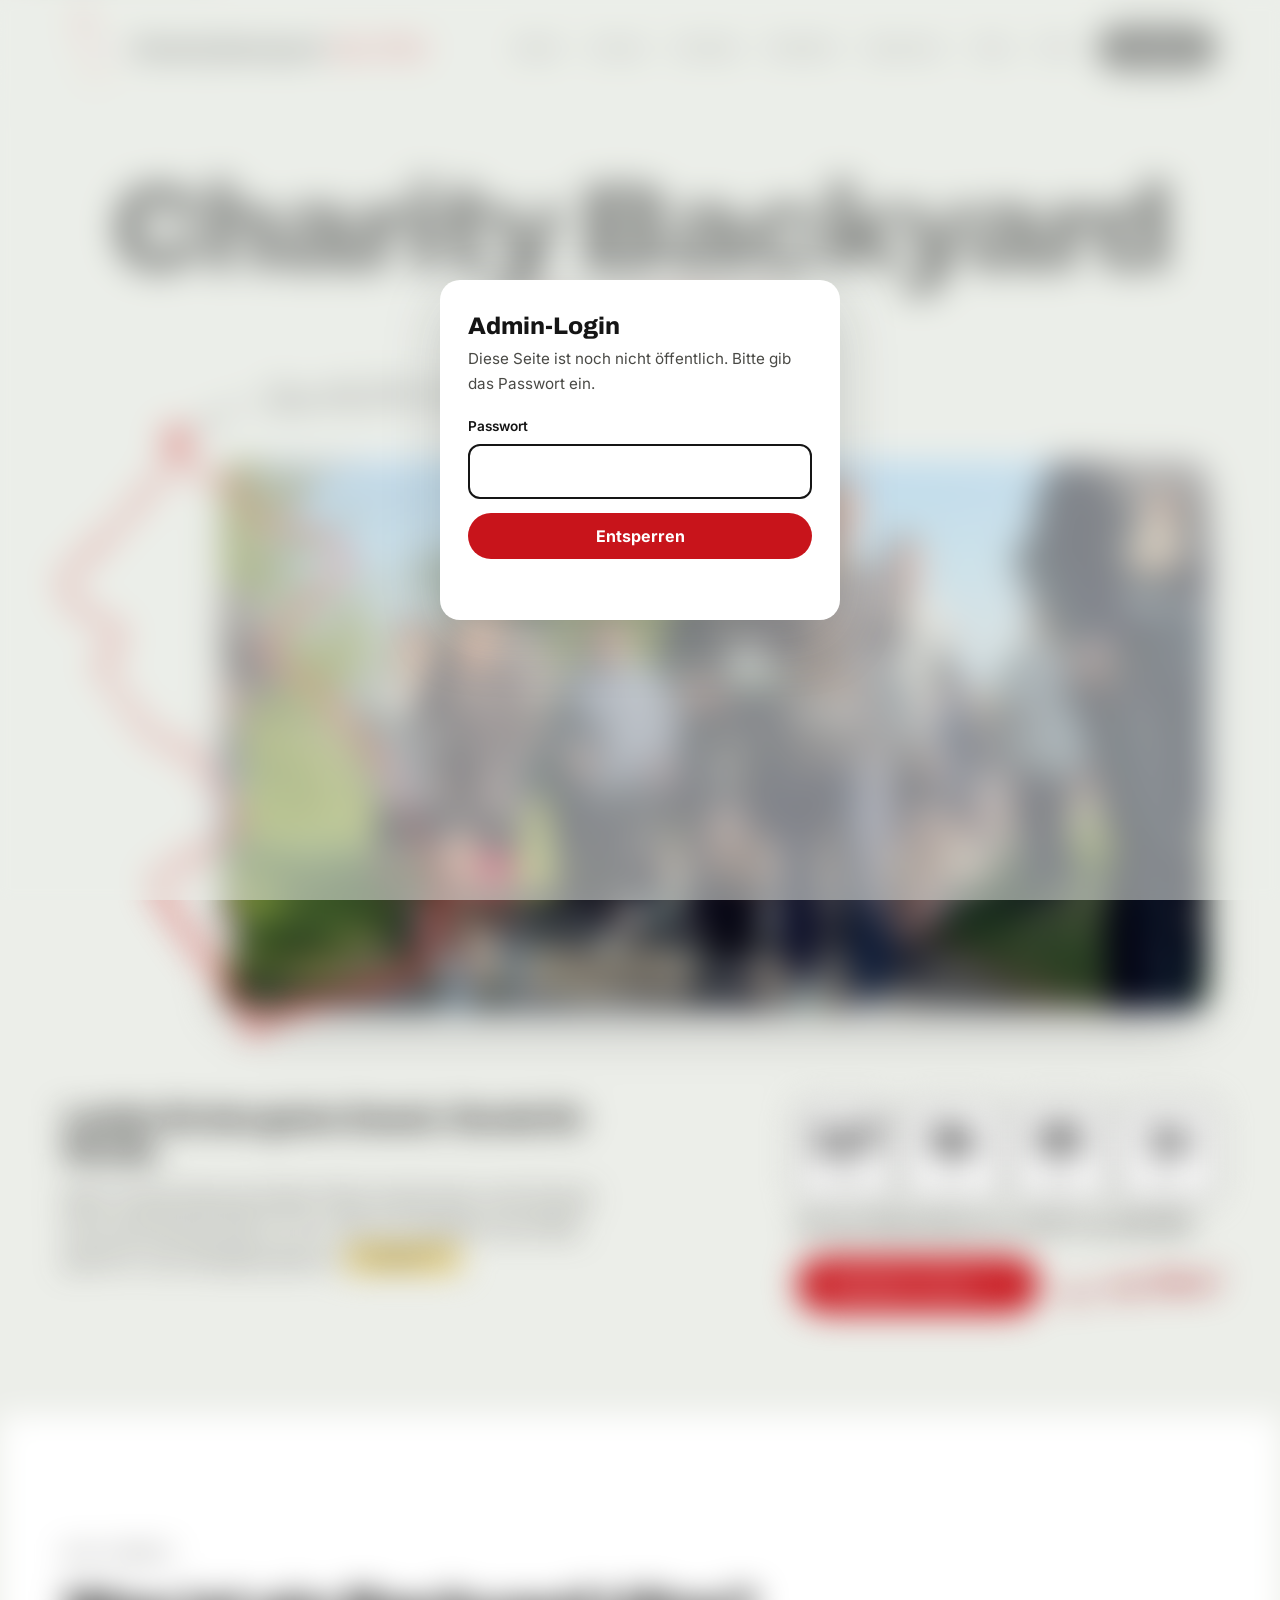
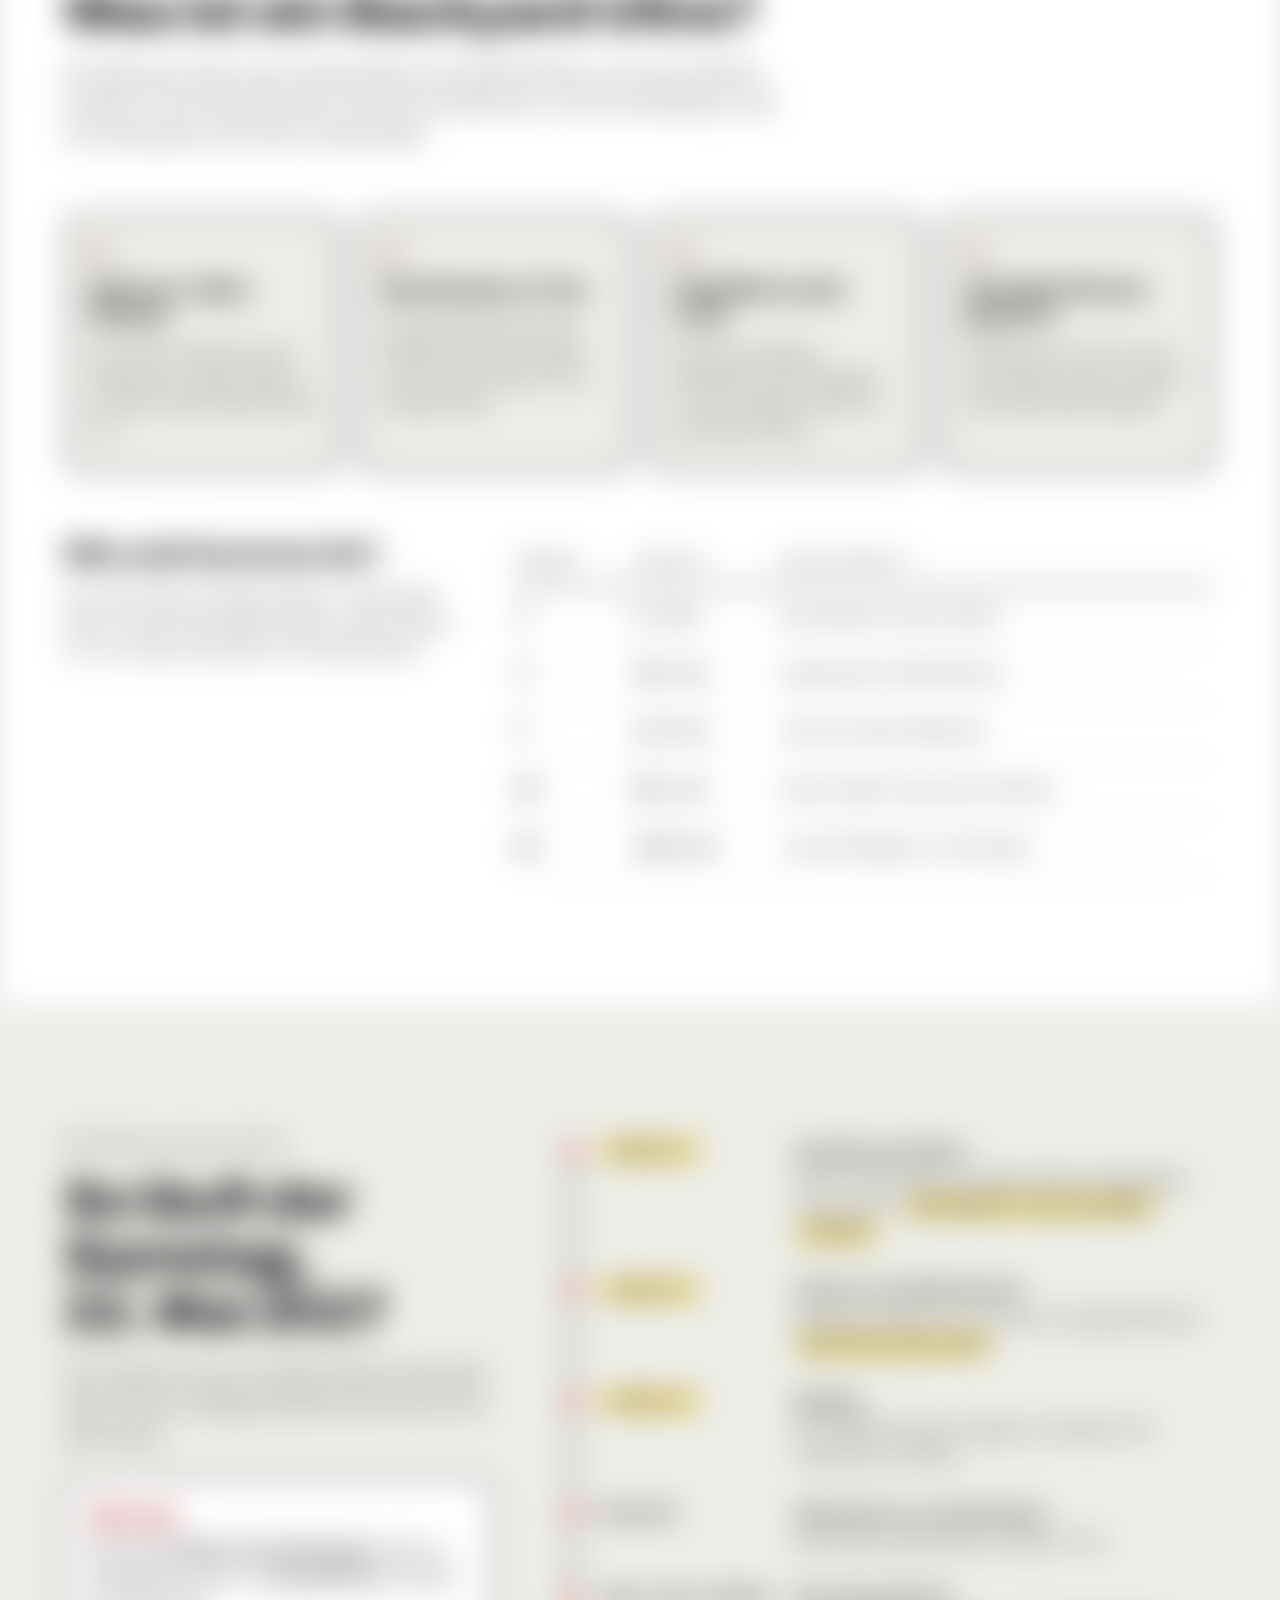
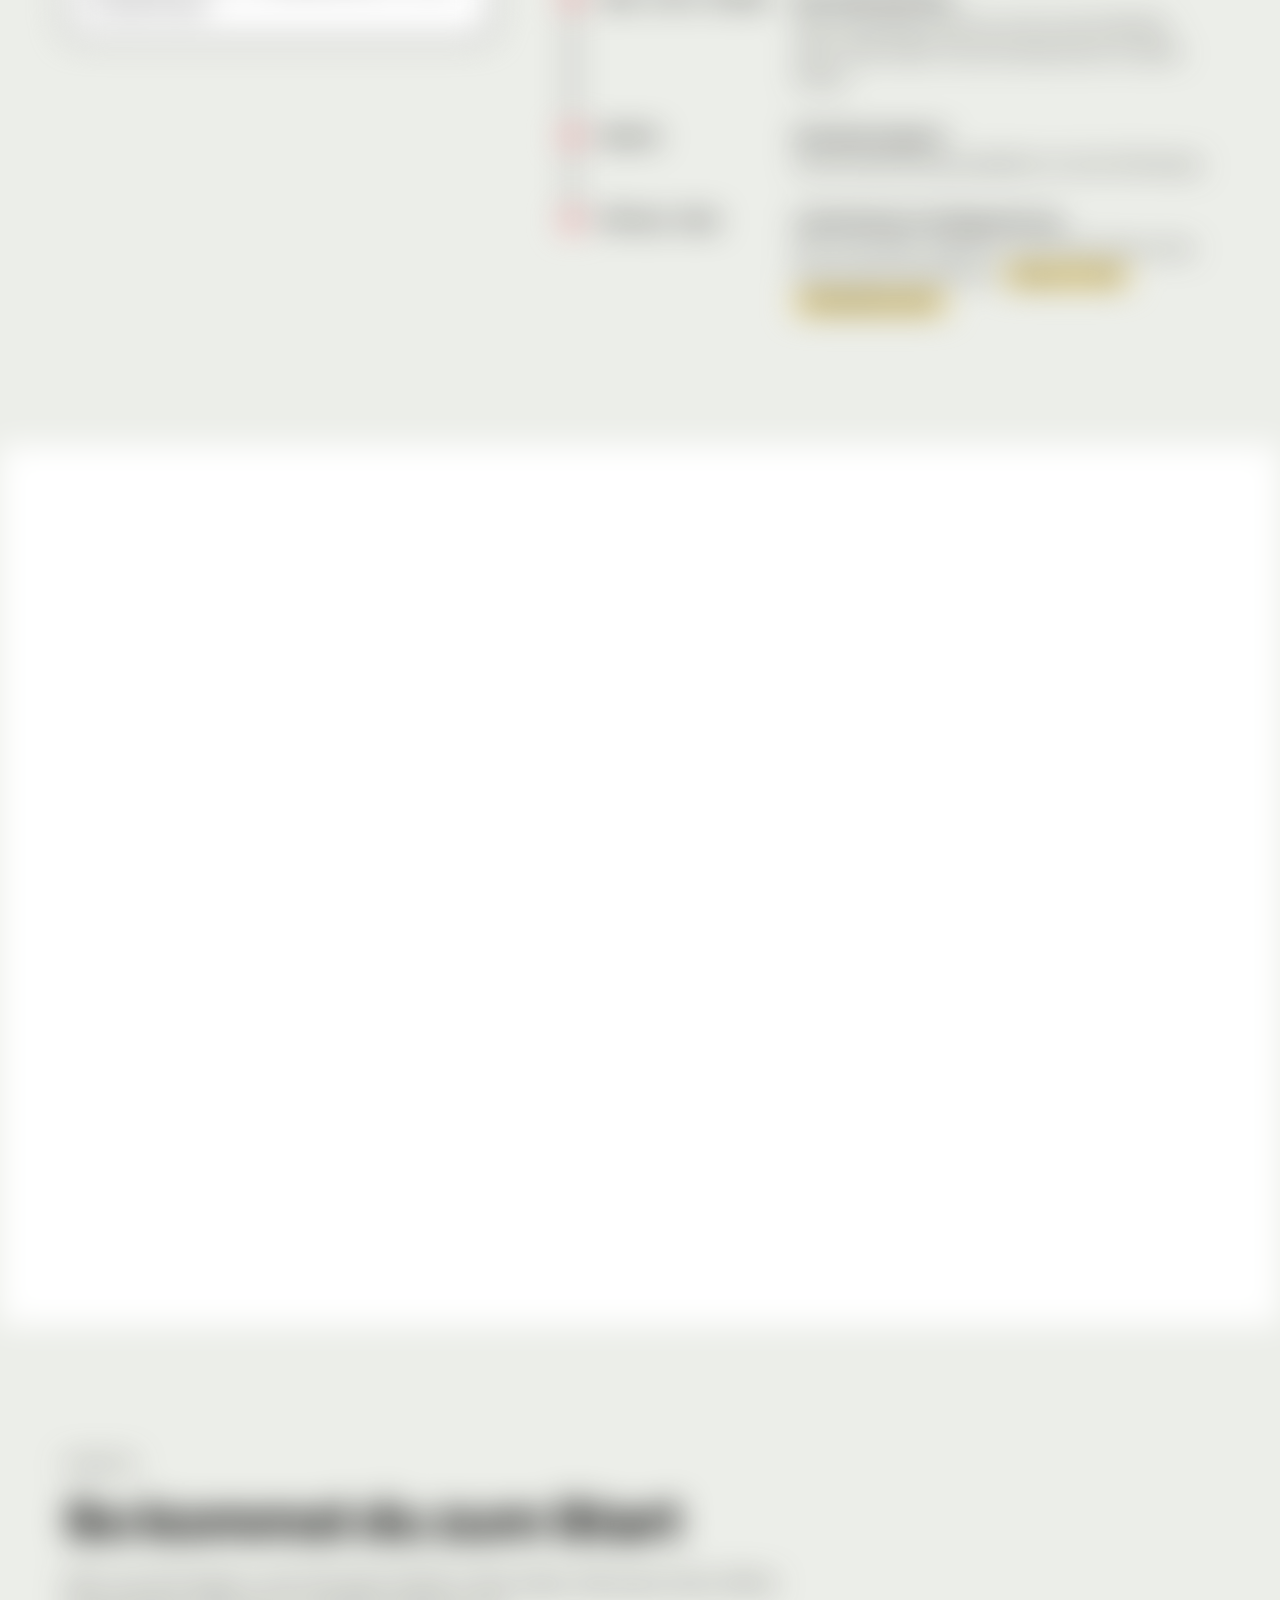
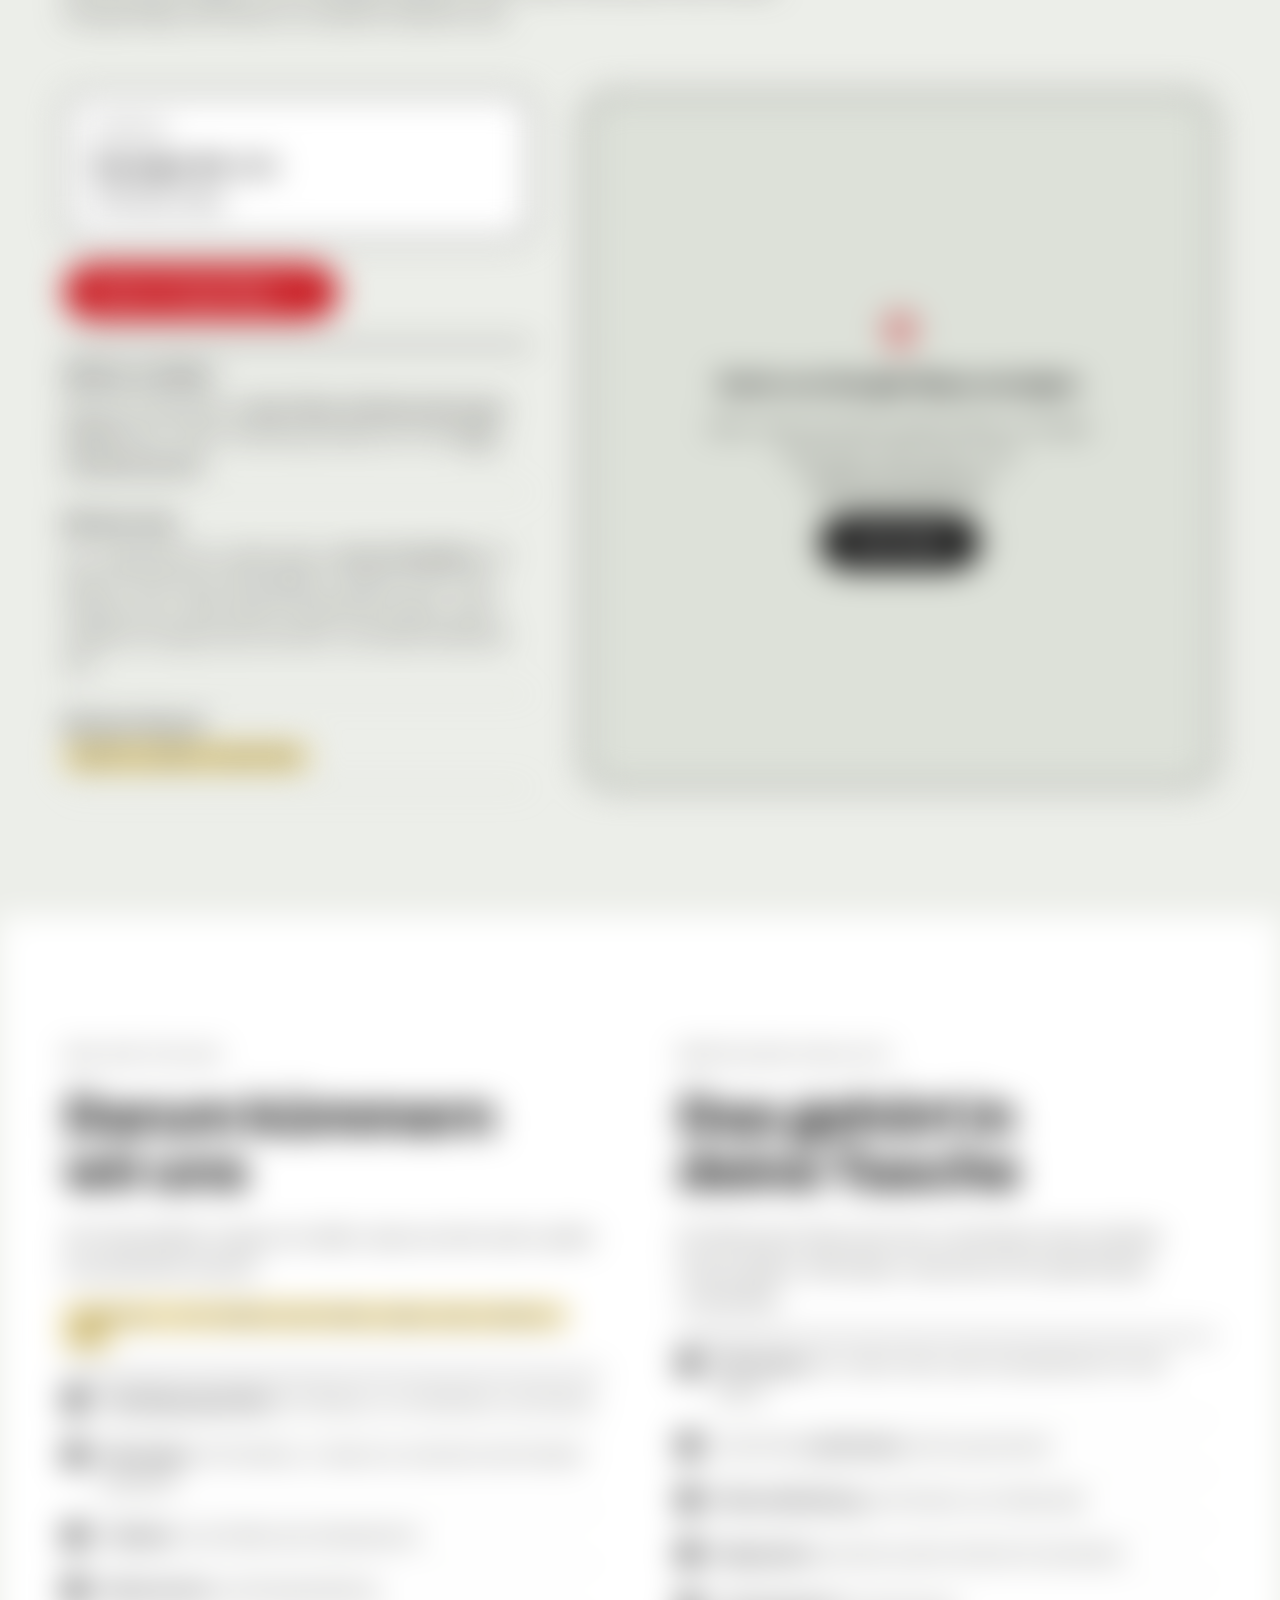
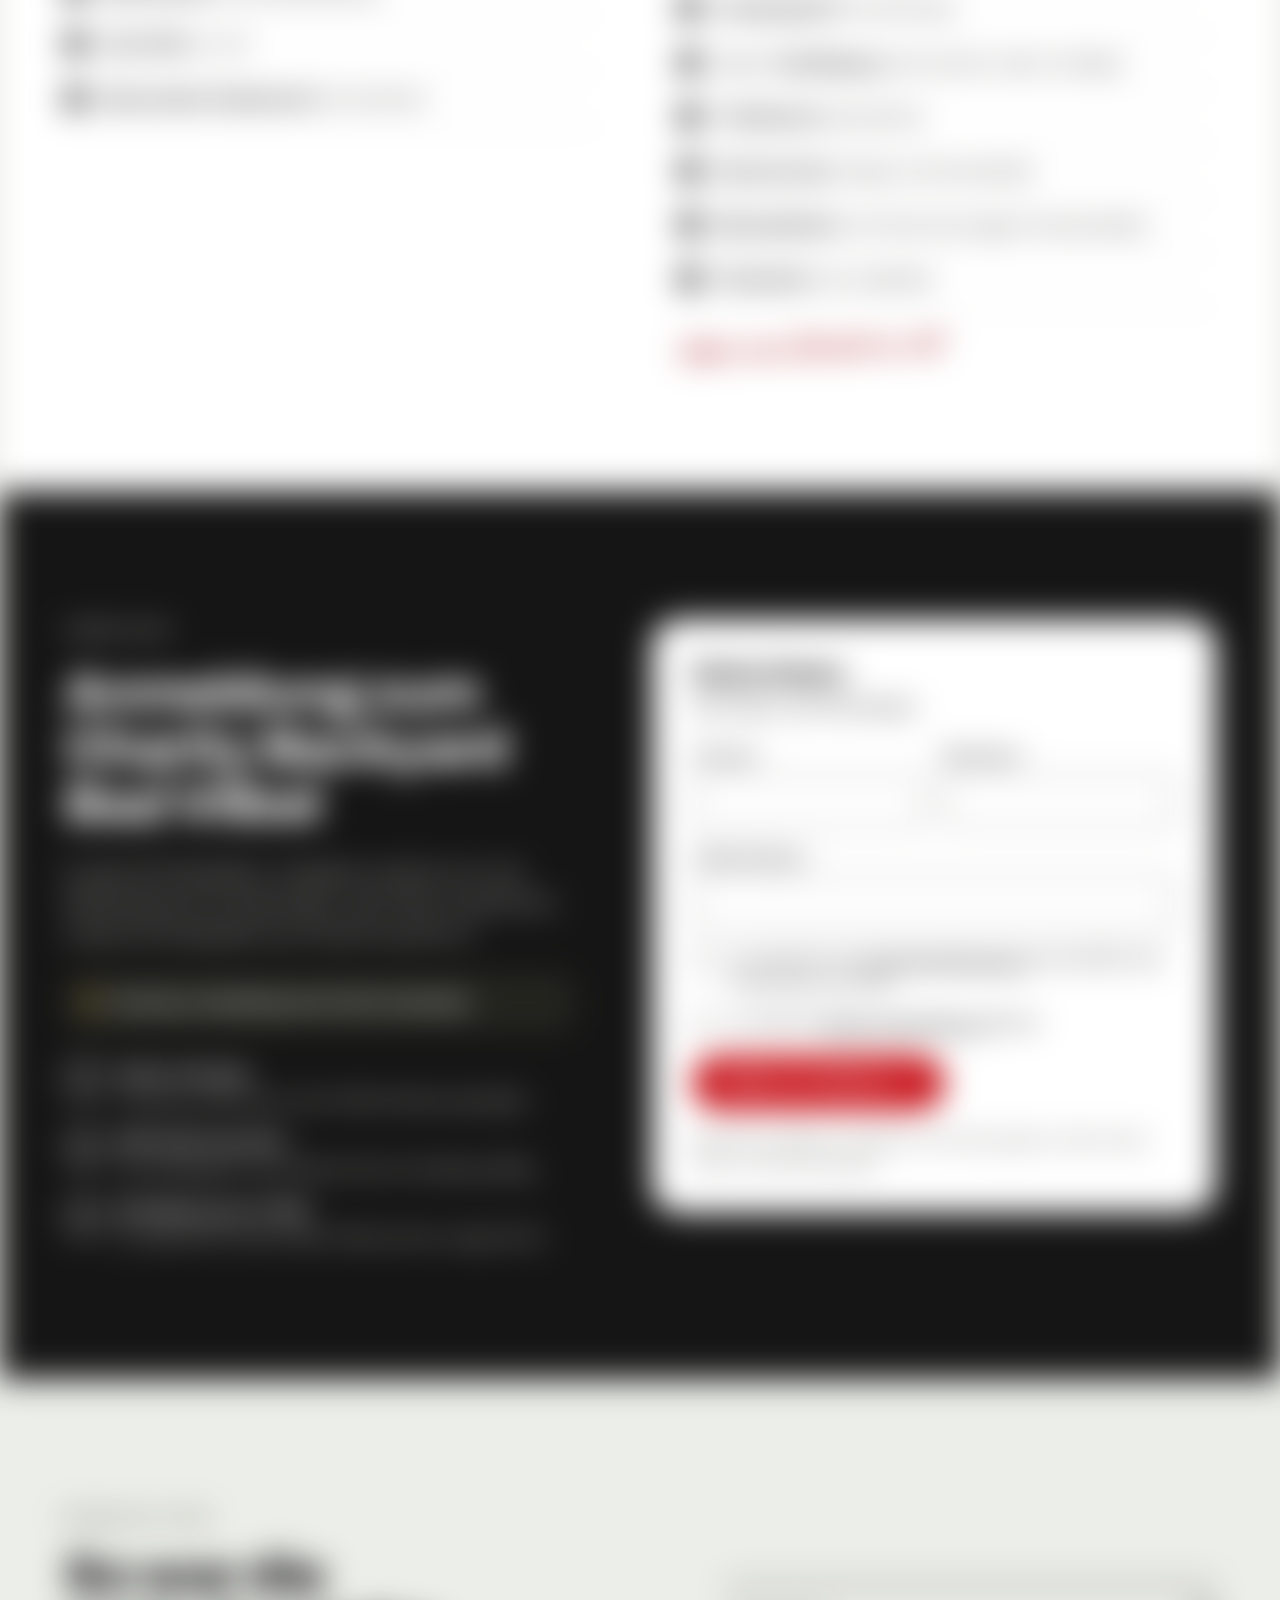
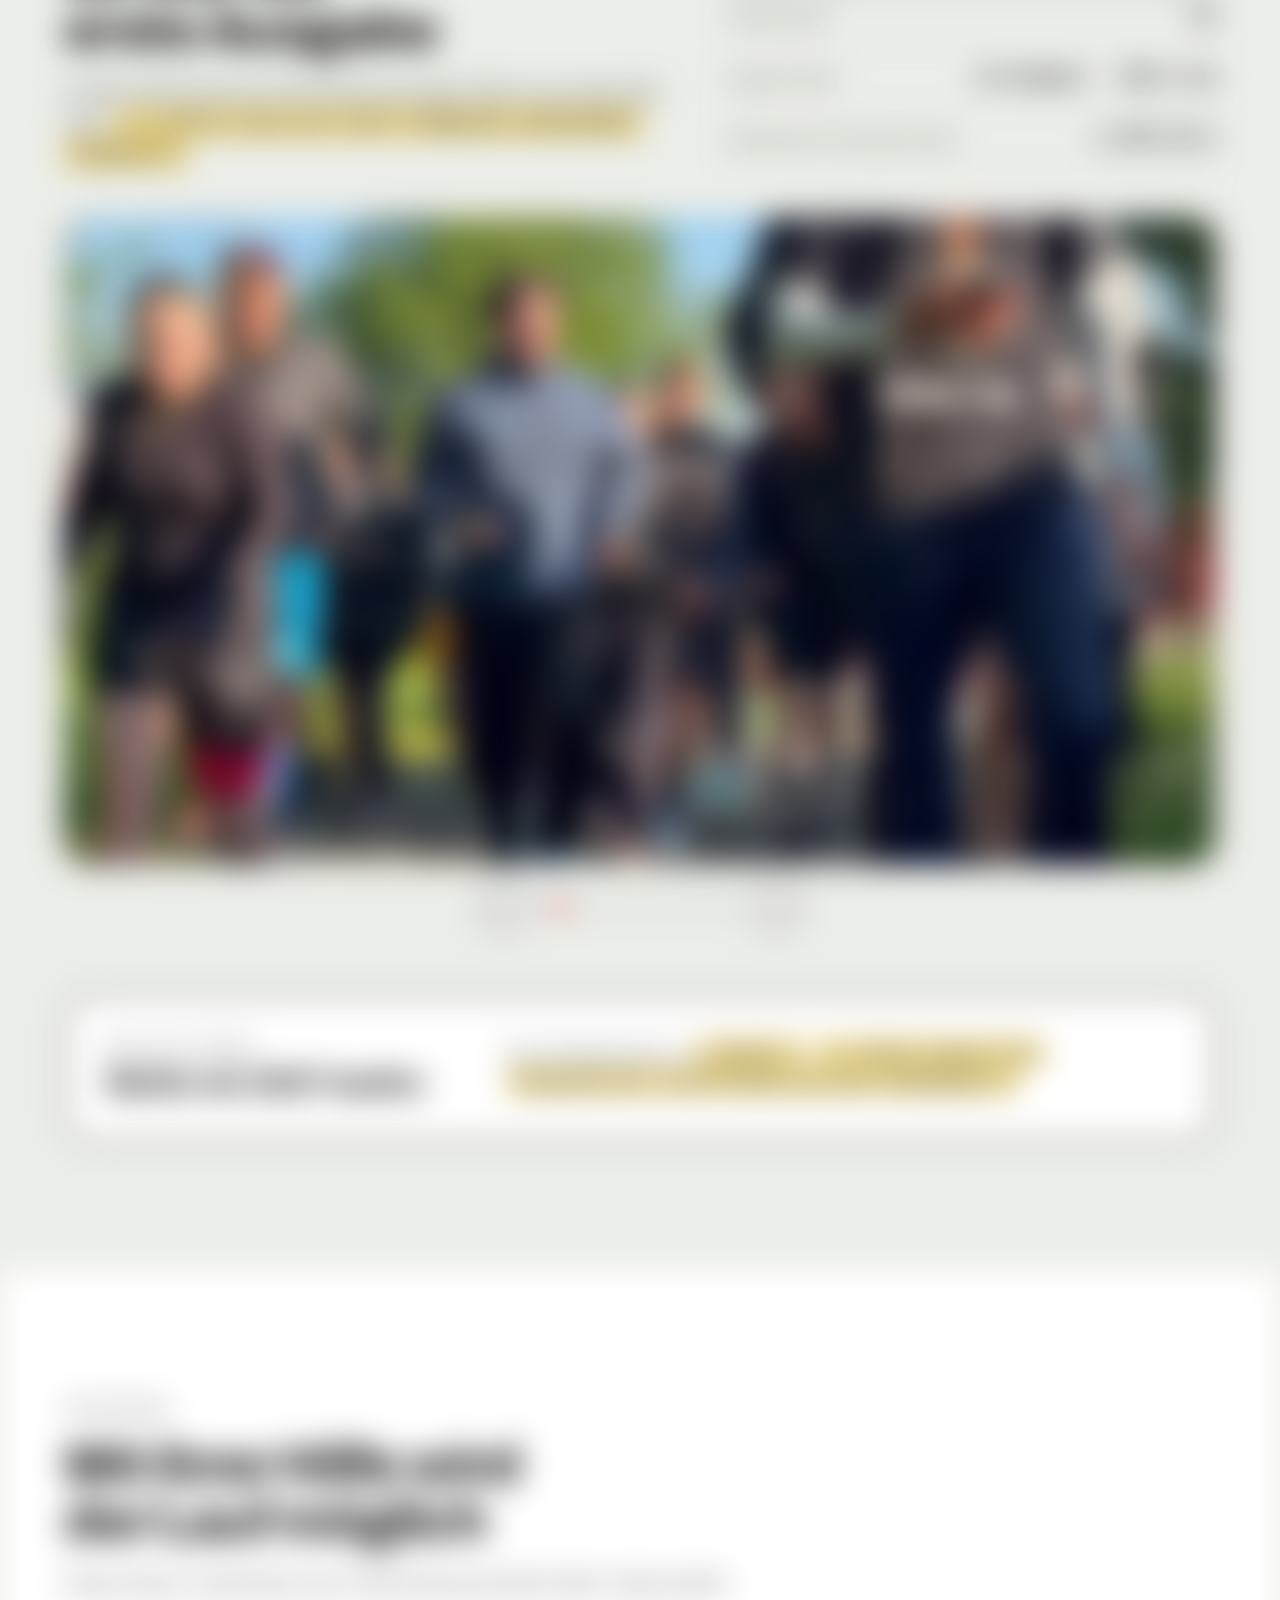
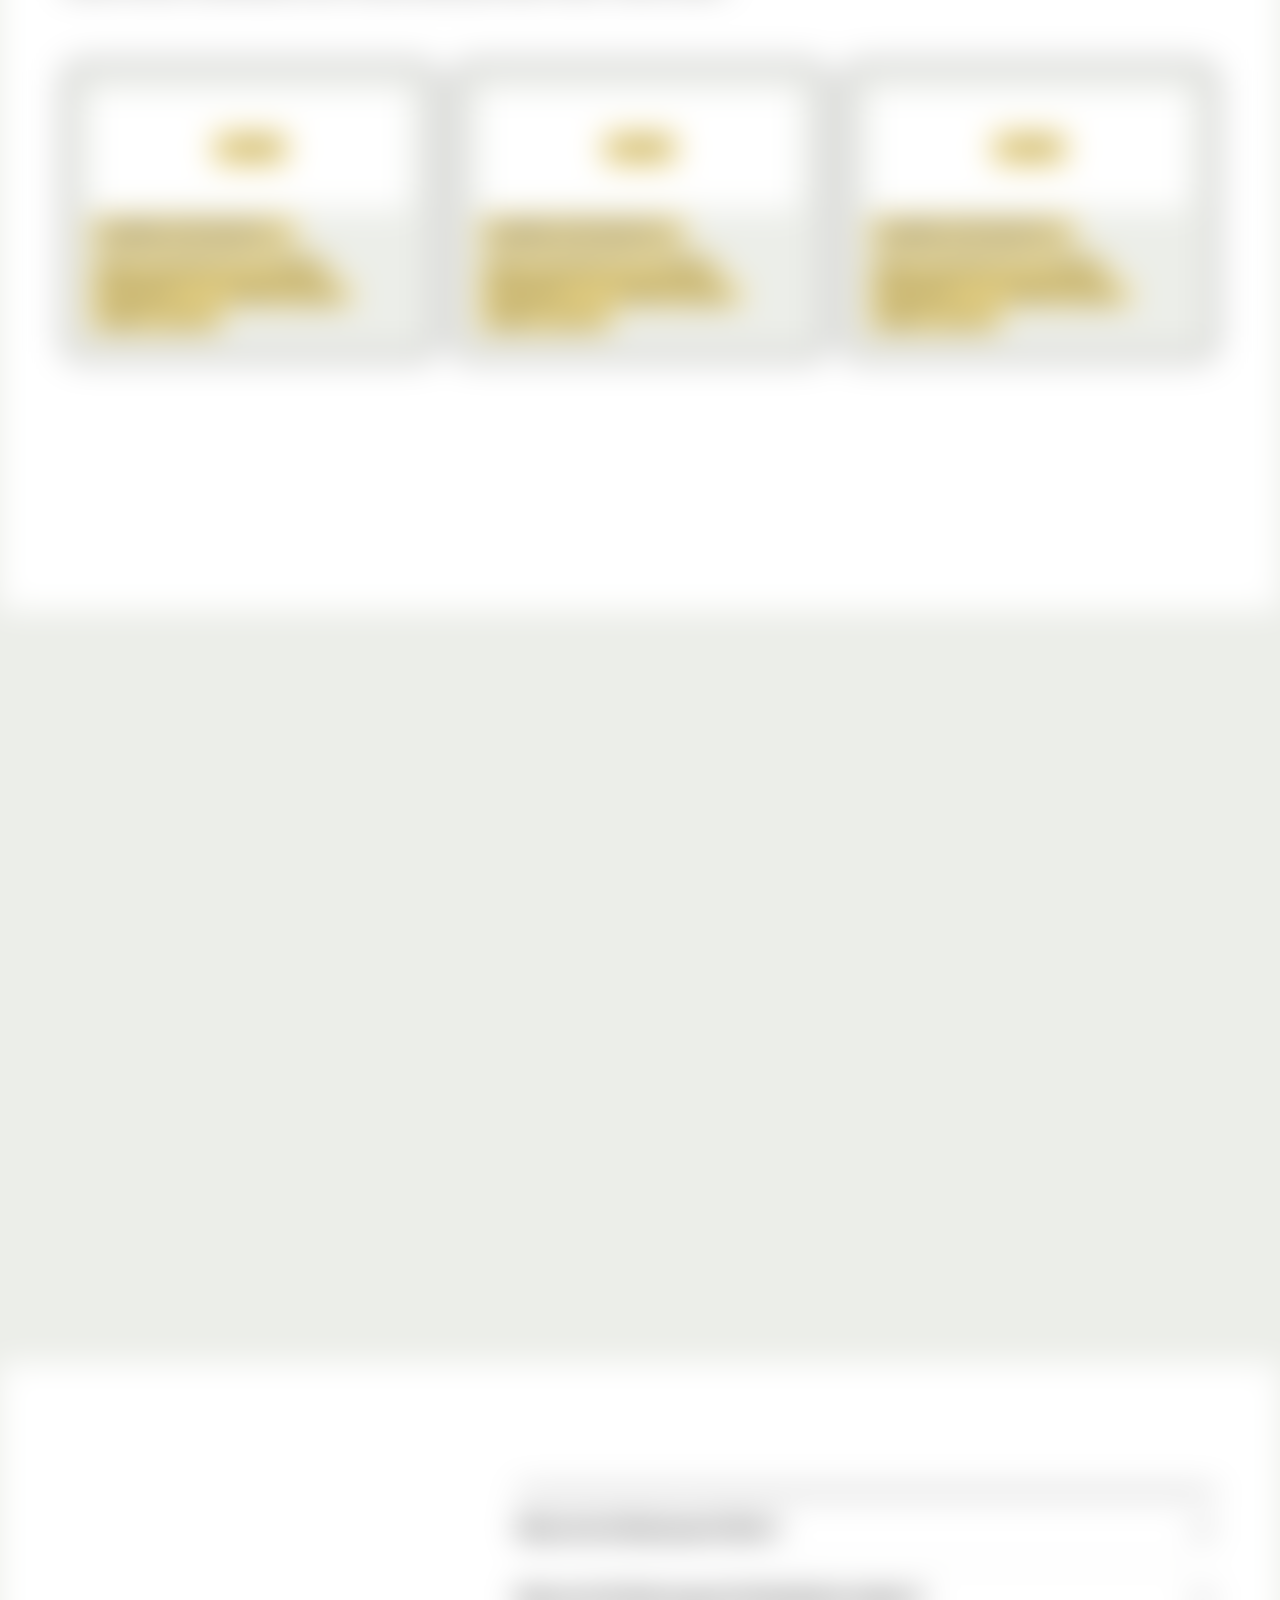
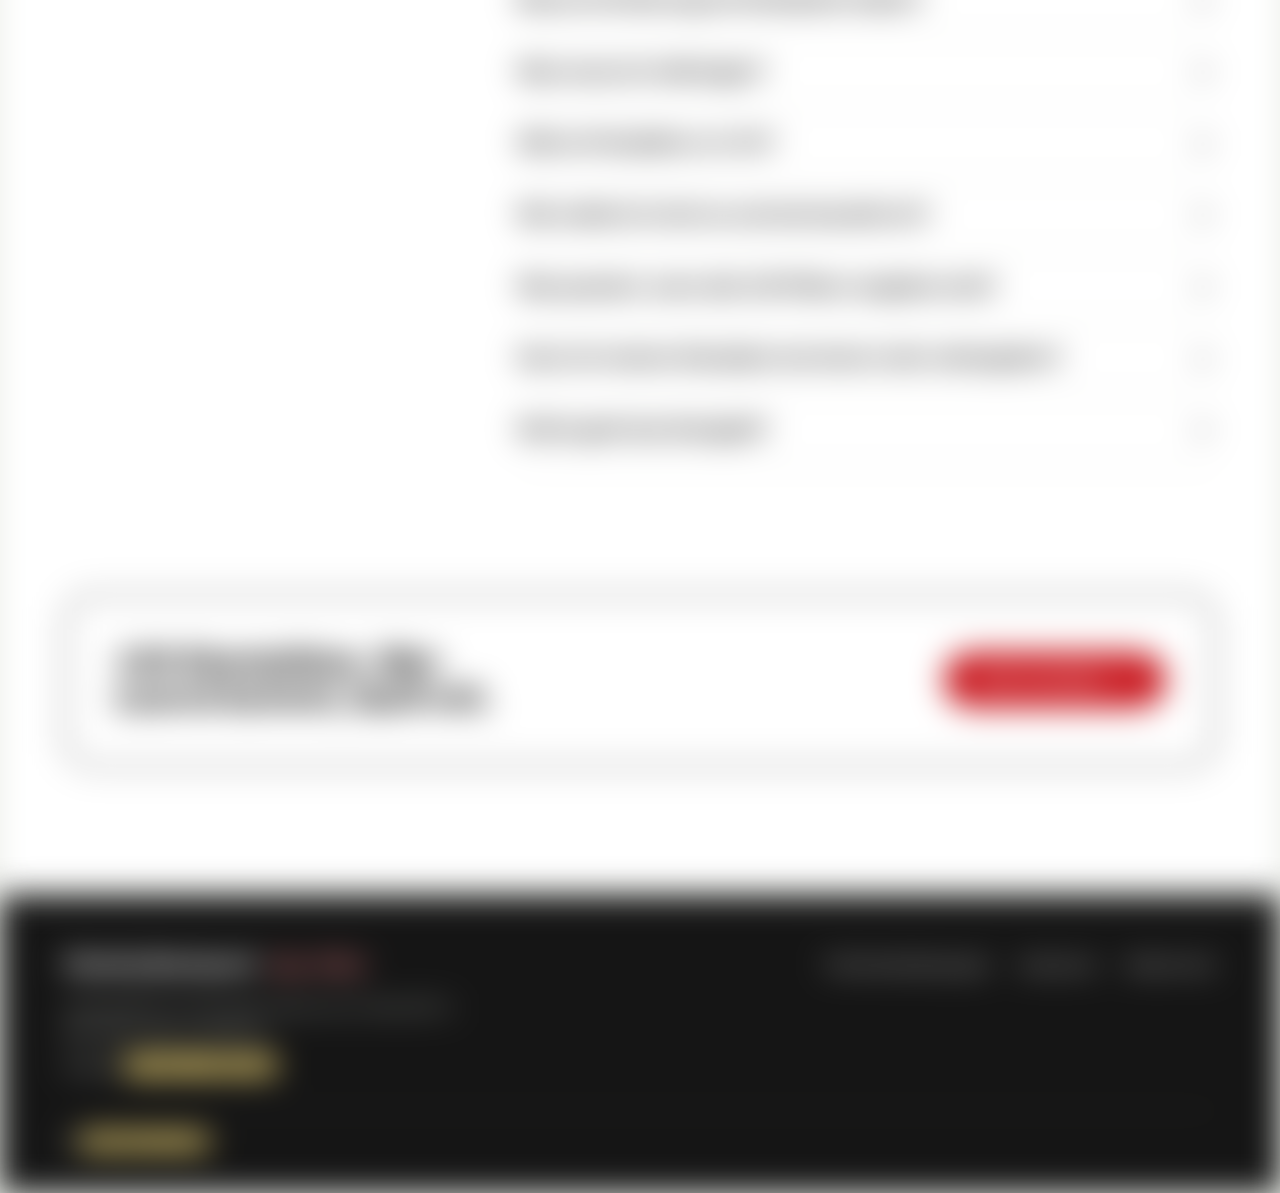
==== commit b3122db4: "Admin-Login mit Blur-Filter vor der Seite Co-Authored-By: Claude Sonnet 5.5 <noreply@anthropic.com> " ====
--- a/index.html
+++ b/index.html
@@ -24,6 +24,7 @@
   <link rel="preload" href="assets/fonts/inter-latin-wght-normal.woff2" as="font" type="font/woff2" crossorigin>
   <link rel="stylesheet" href="assets/css/style.css">
   <script>document.documentElement.classList.add('js');</script>
+  <script src="assets/js/gate.js"></script>
 
   <script type="application/ld+json">
   {
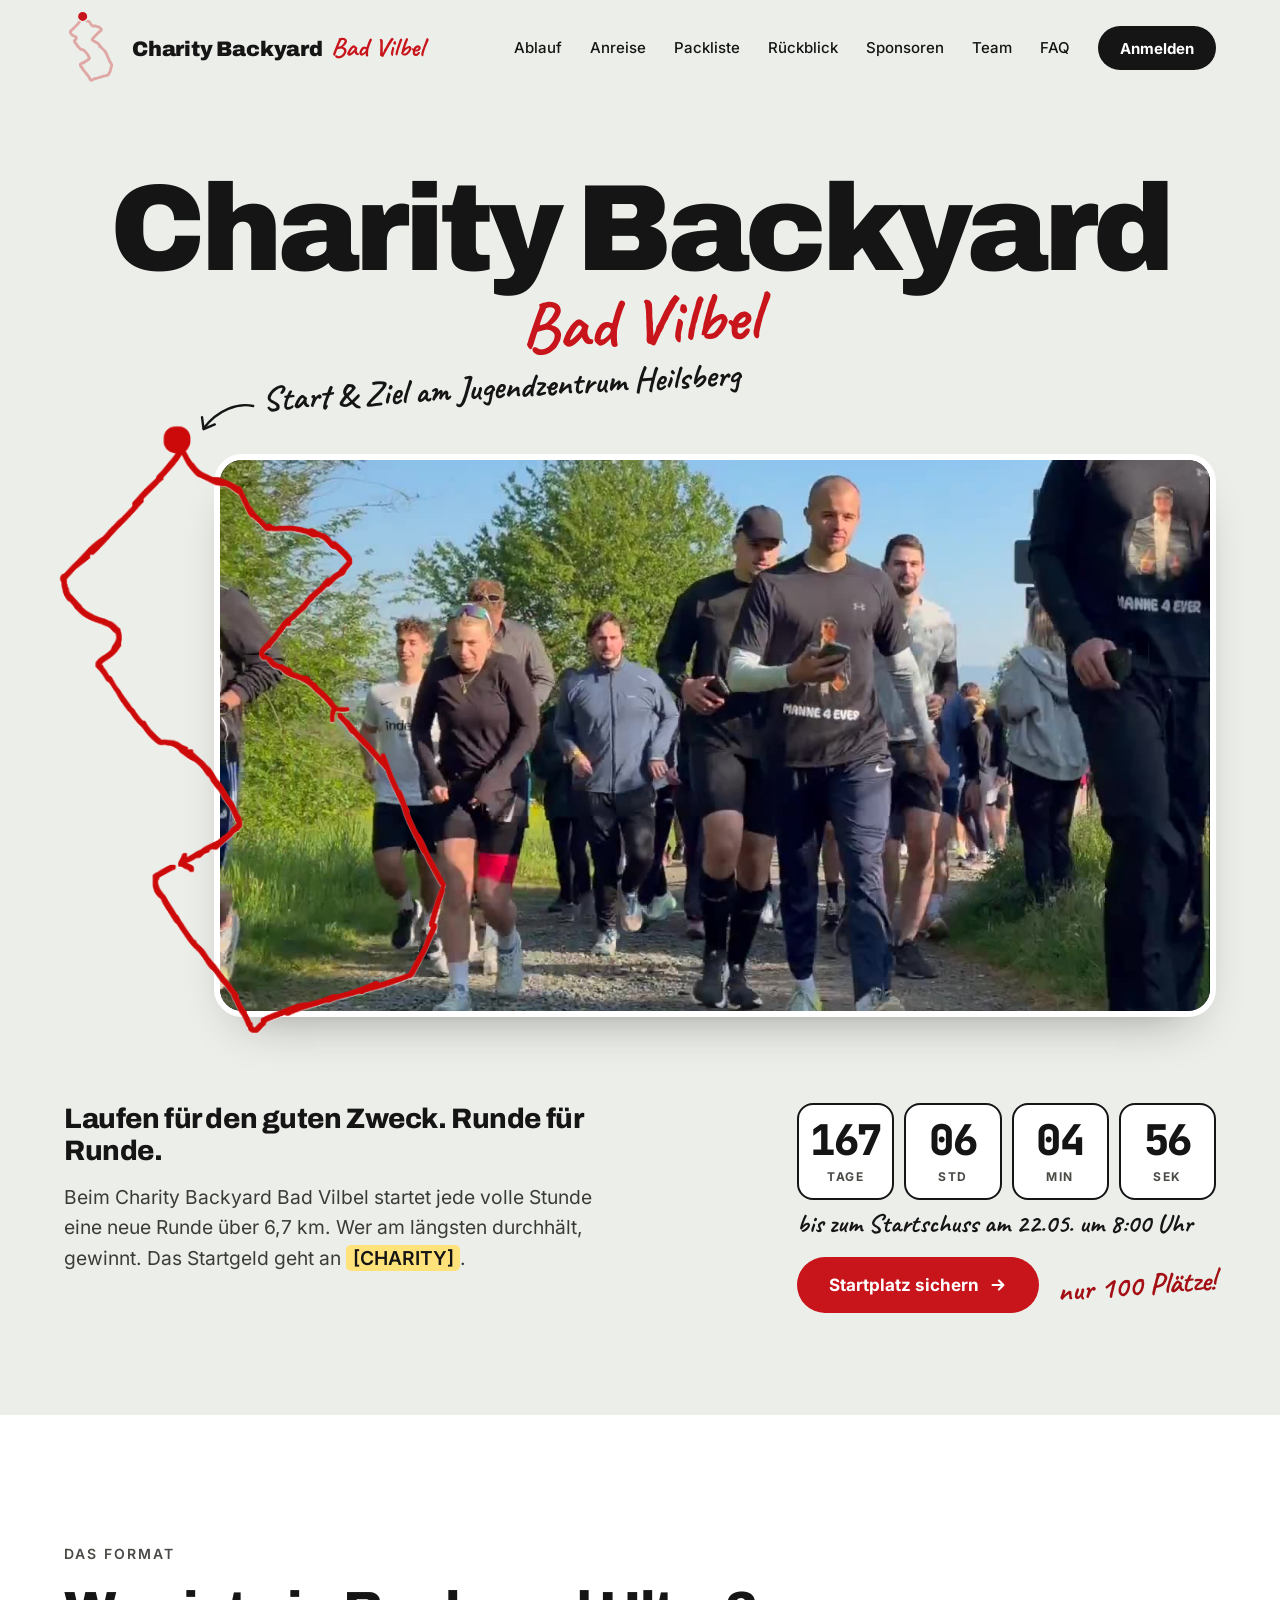
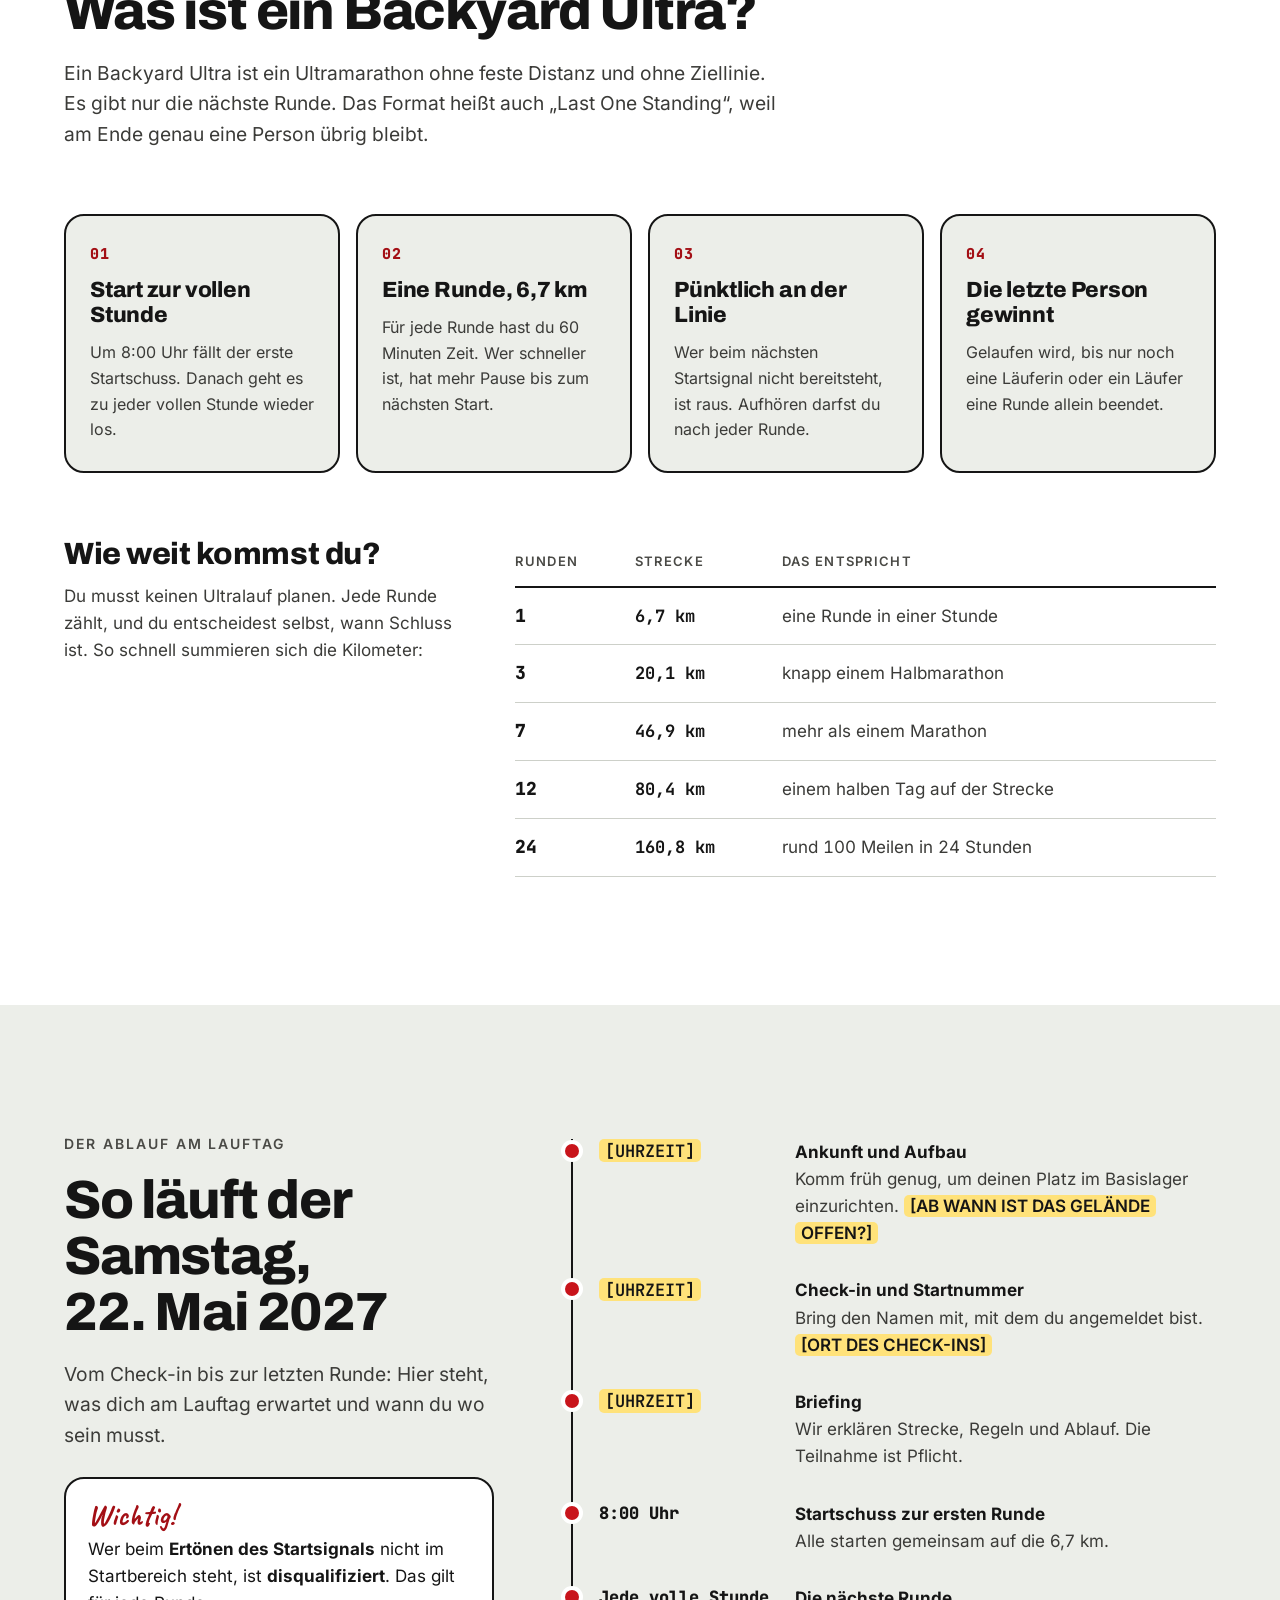
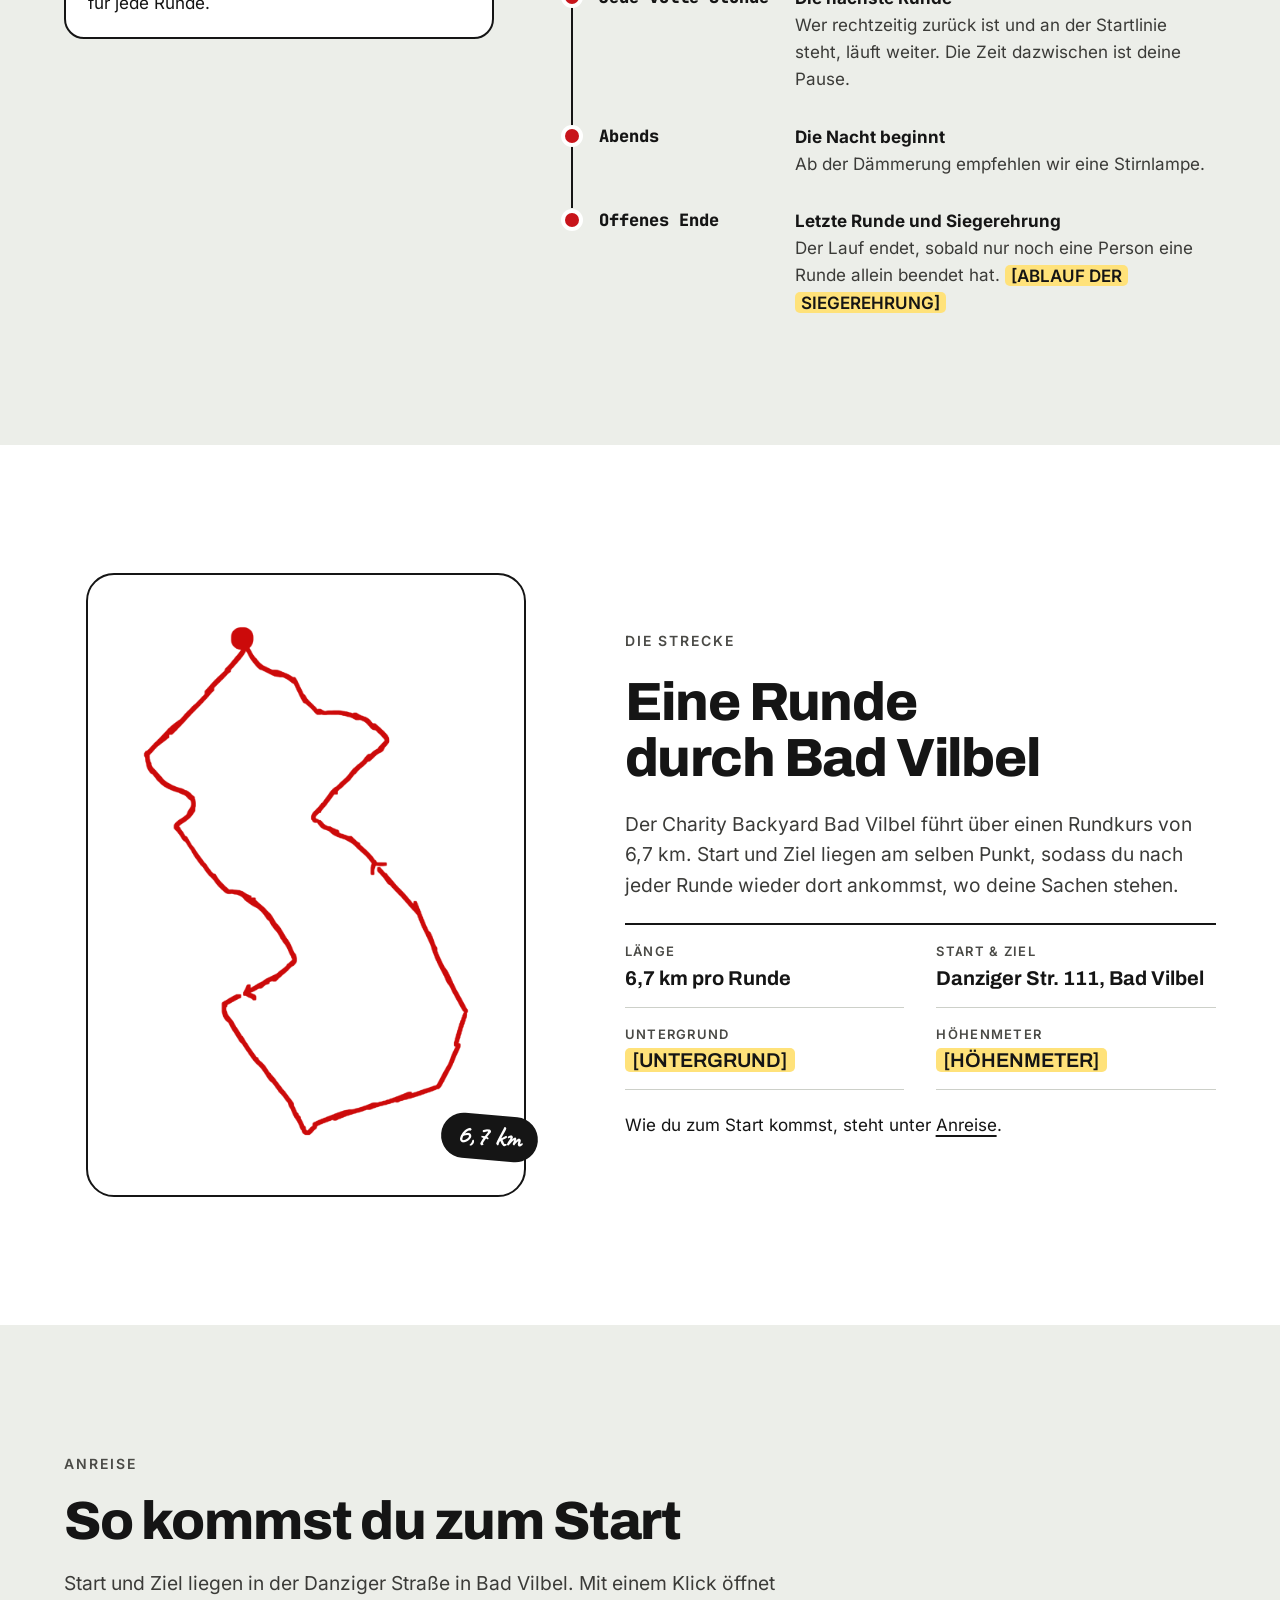
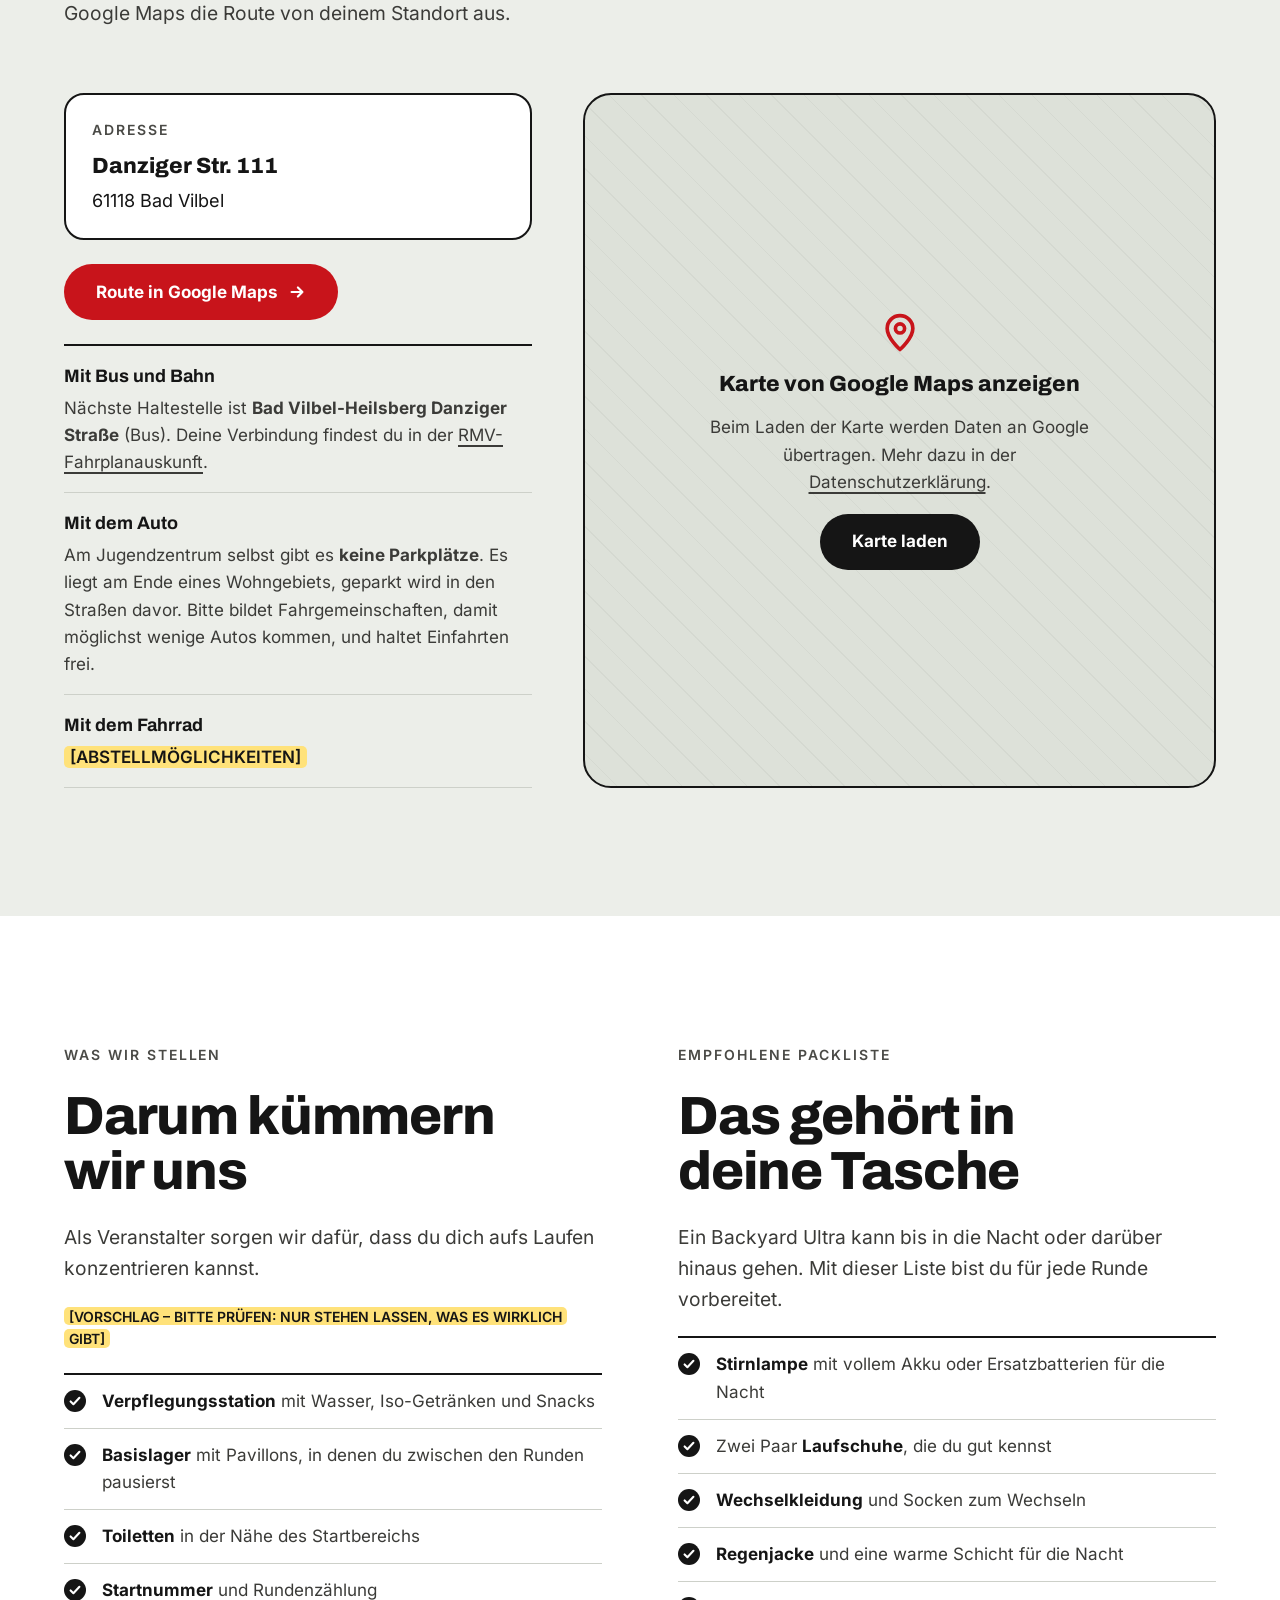
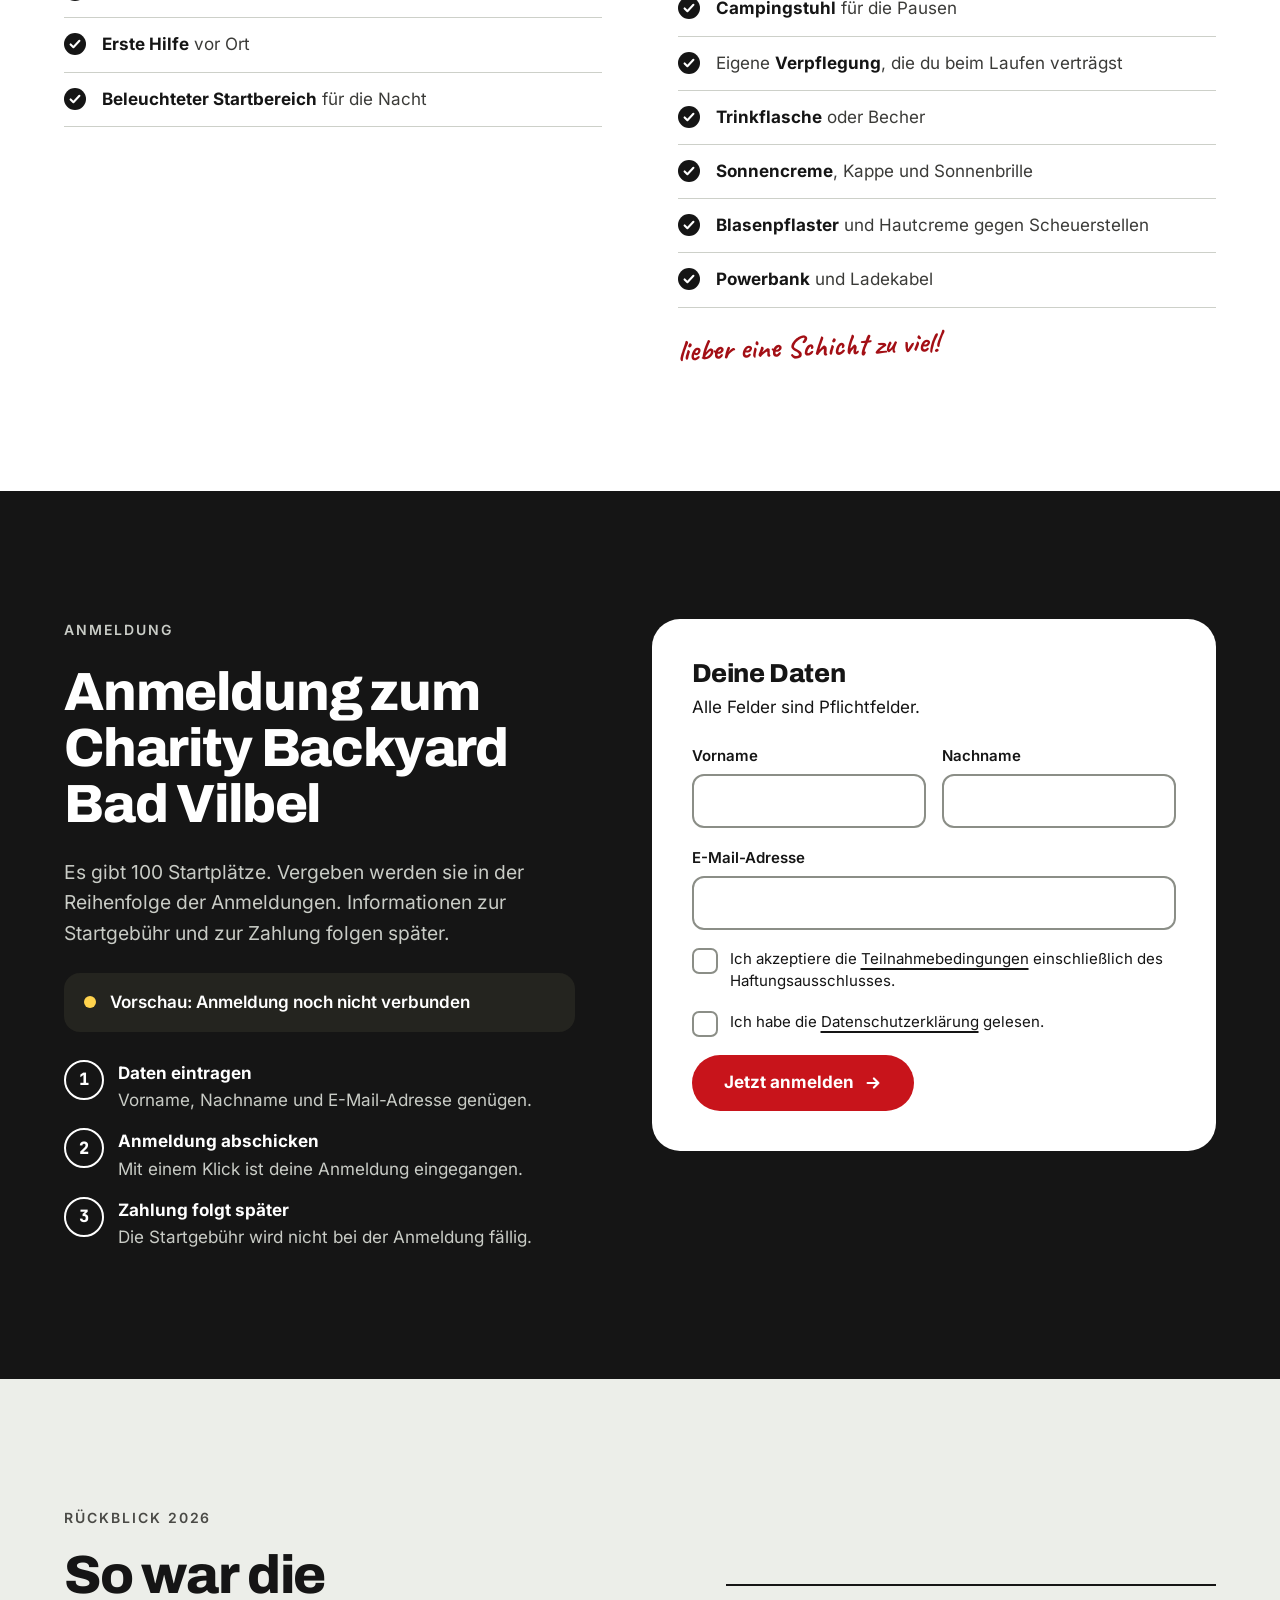
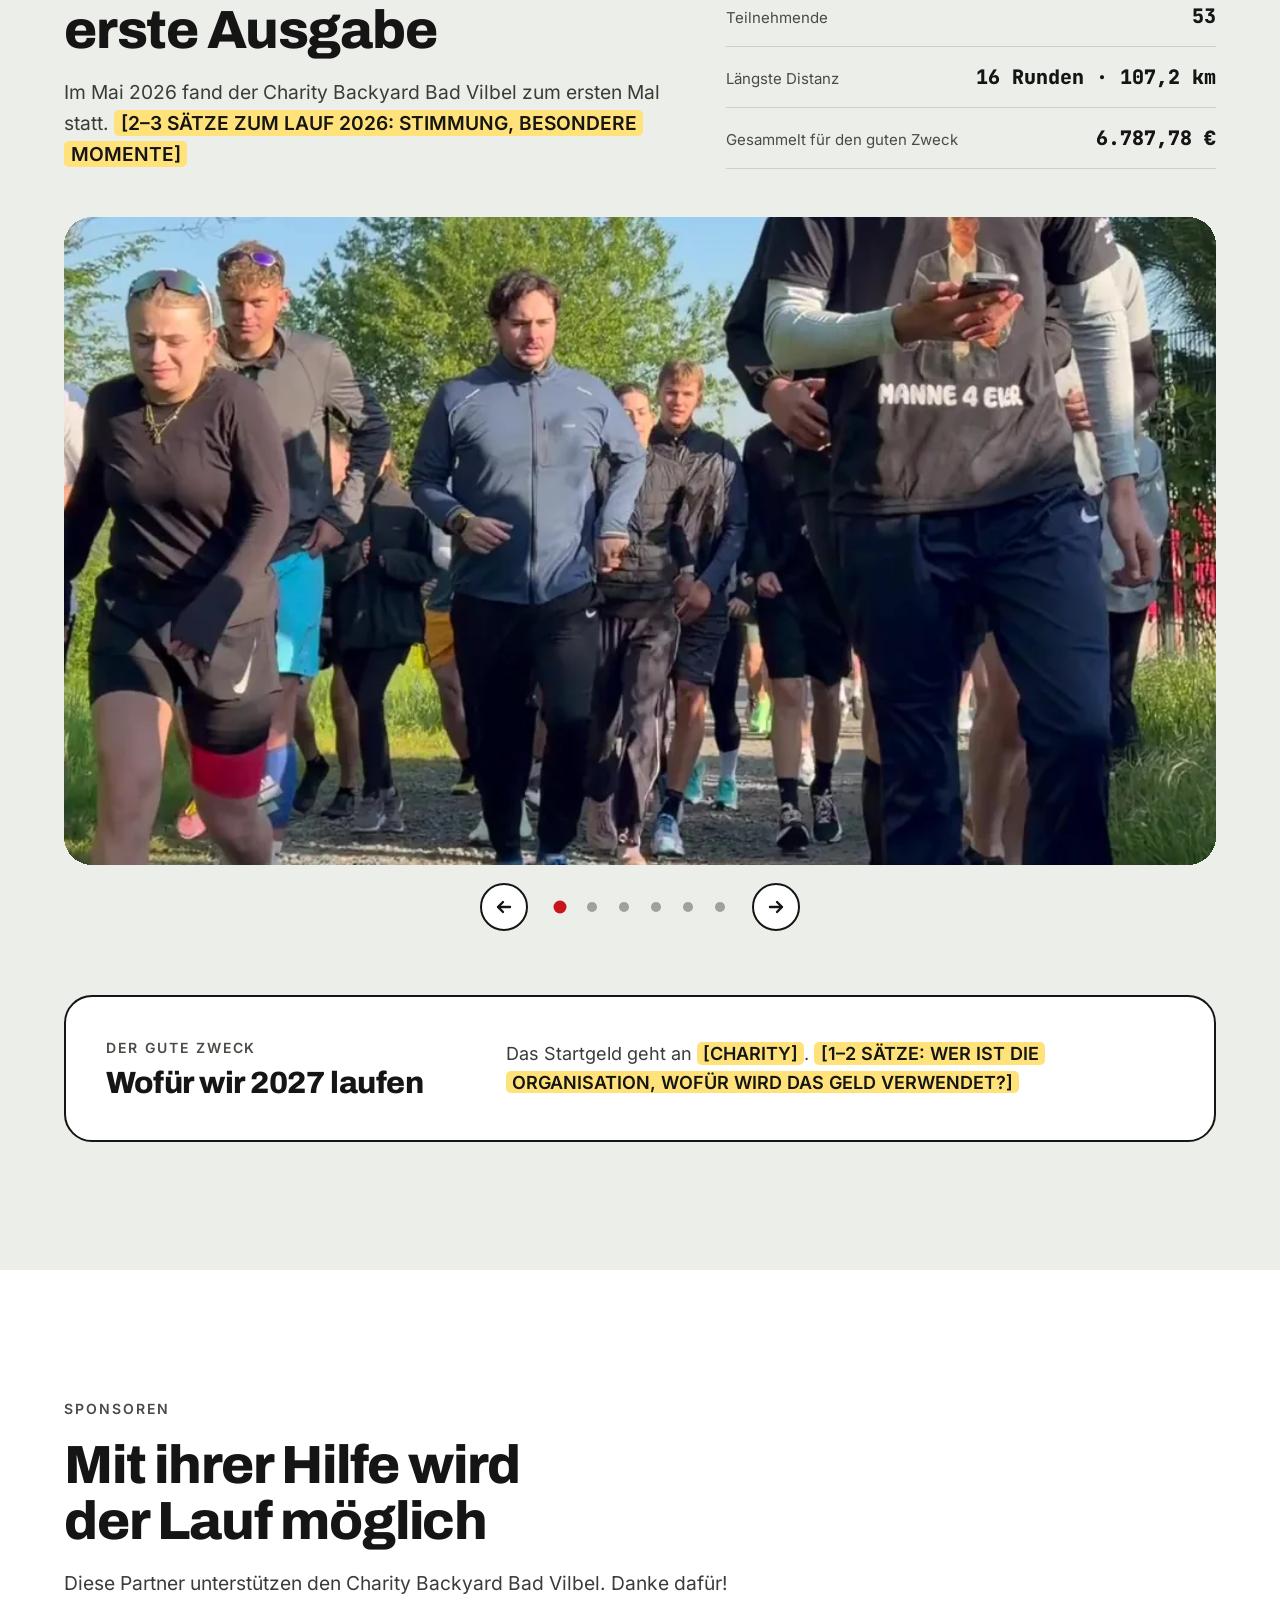
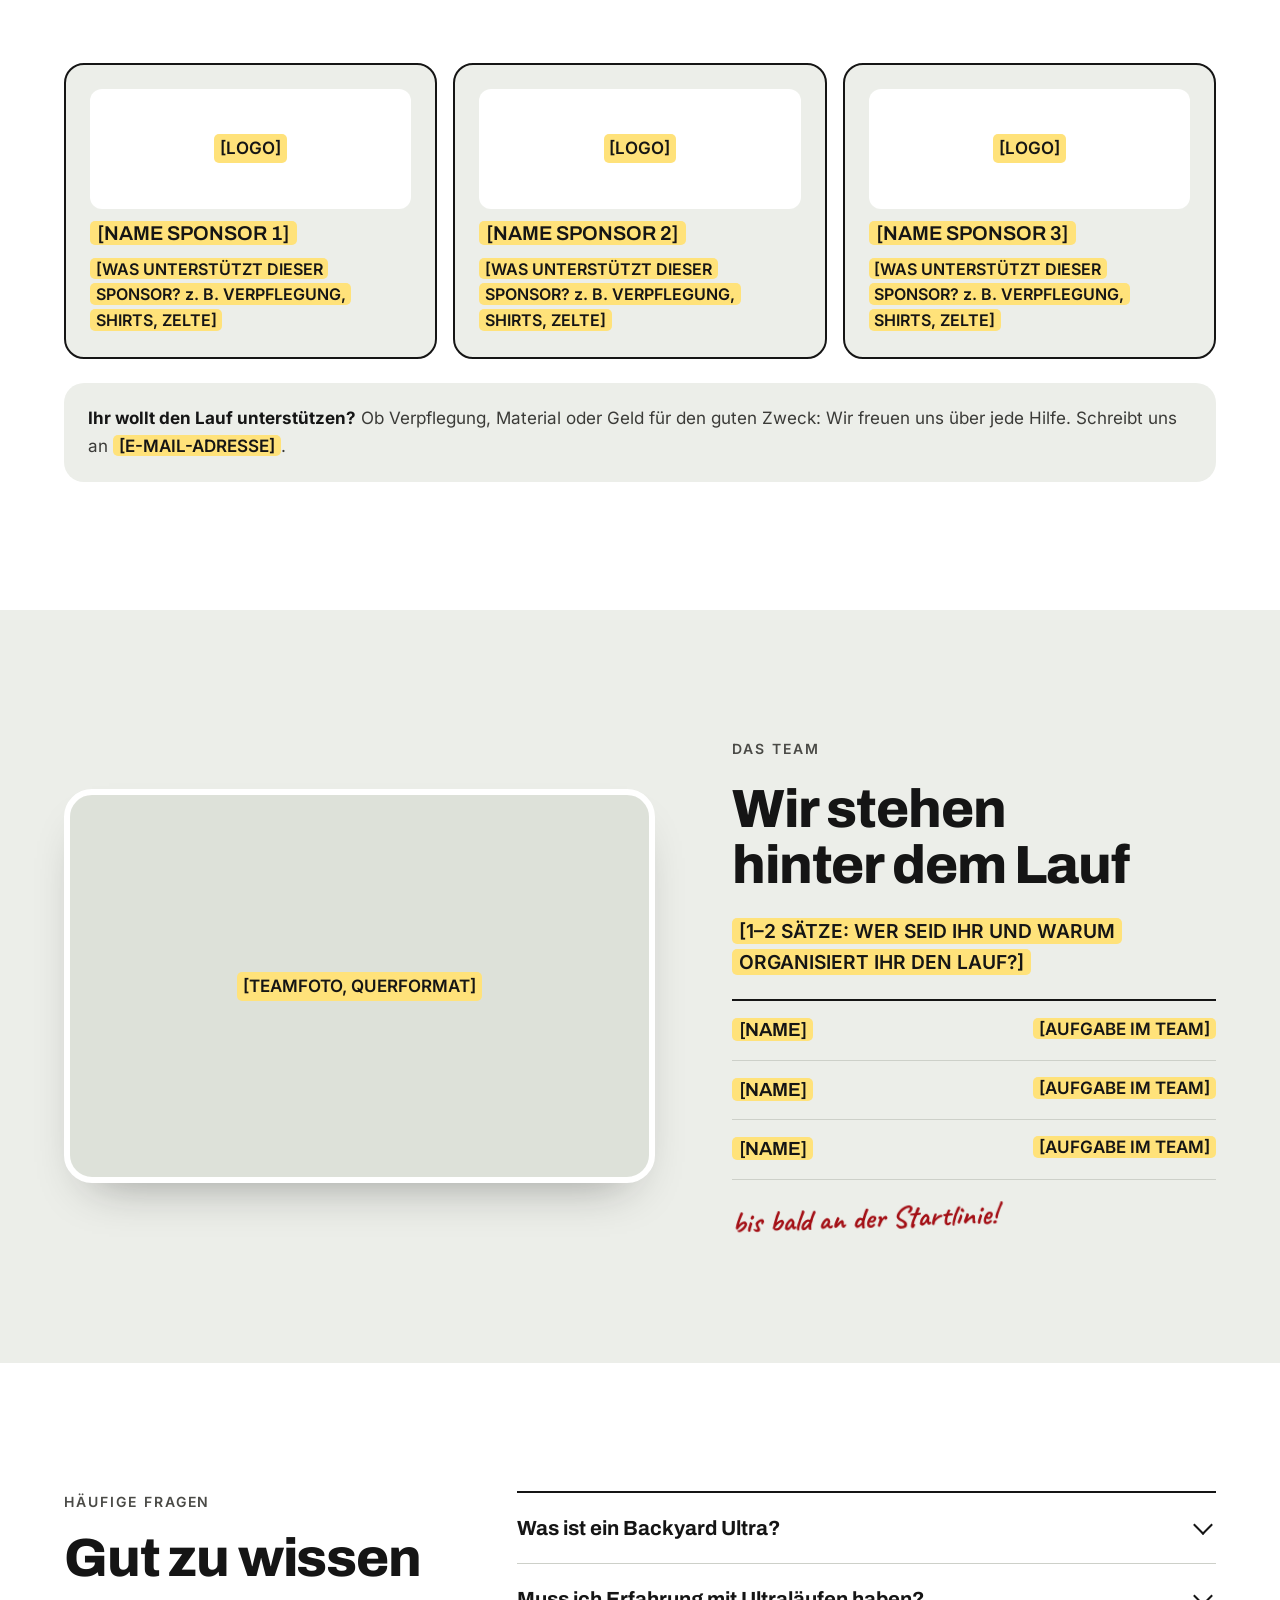
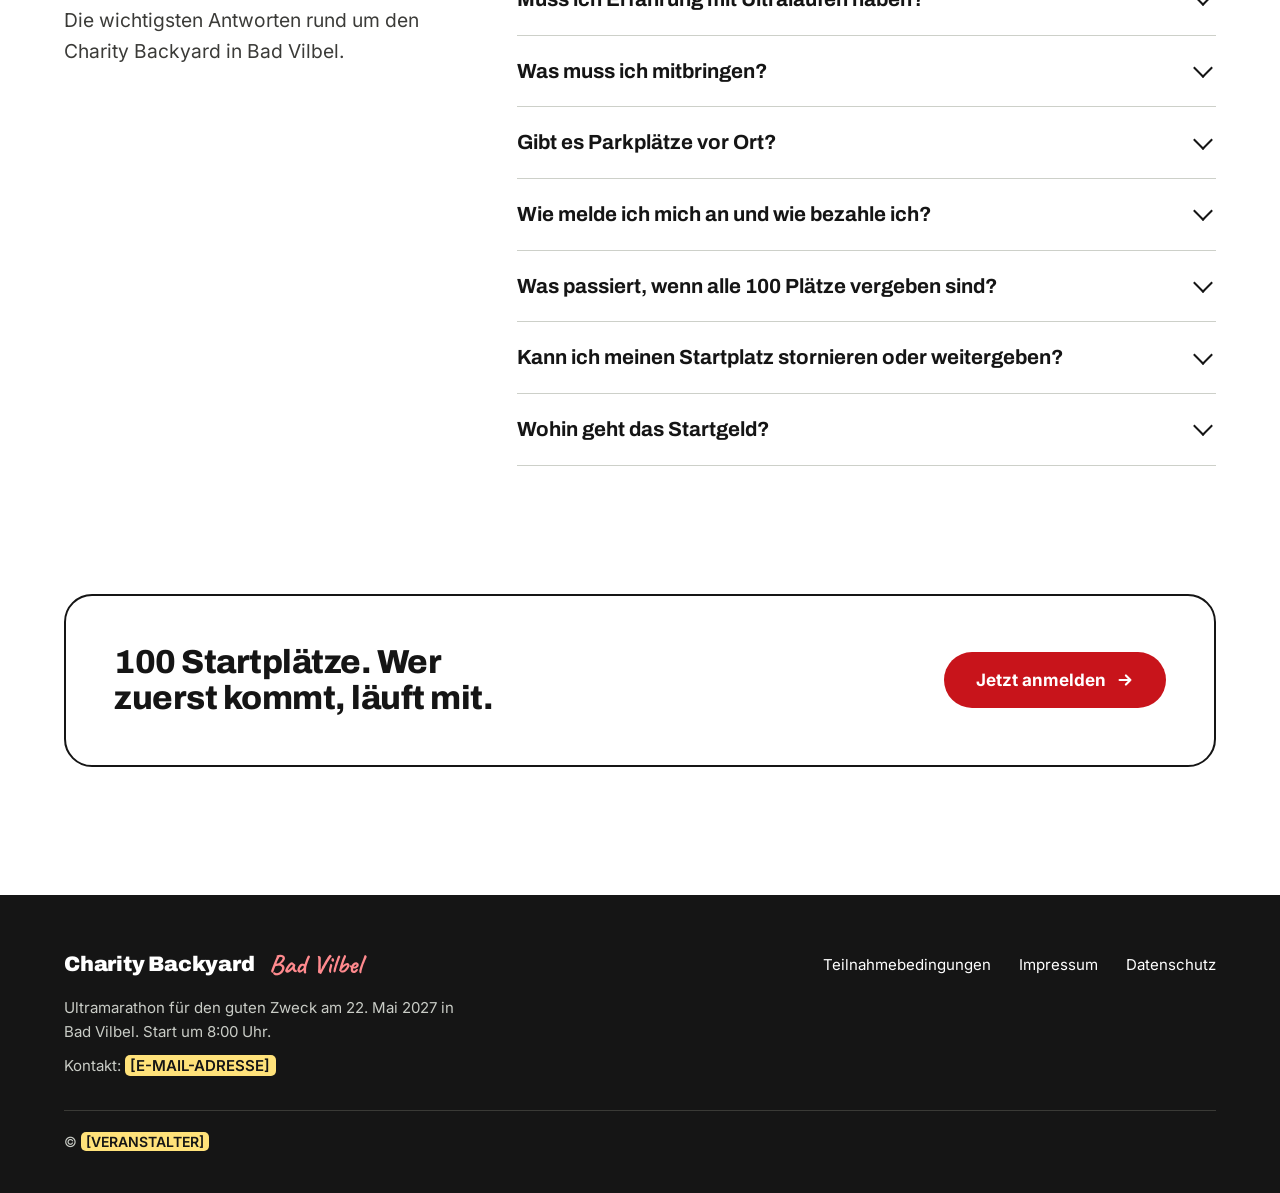
==== commit 48b581f3: "Einfache Anmeldung ohne Zahlung: Formular schreibt in Google-Tabelle Co-Authored-By: Claude Sonnet 5" ====
--- a/index.html
+++ b/index.html
@@ -24,7 +24,6 @@
   <link rel="preload" href="assets/fonts/inter-latin-wght-normal.woff2" as="font" type="font/woff2" crossorigin>
   <link rel="stylesheet" href="assets/css/style.css">
   <script>document.documentElement.classList.add('js');</script>
-  <script src="assets/js/gate.js"></script>
 
   <script type="application/ld+json">
   {
@@ -315,7 +314,7 @@
       <div class="signup__info">
         <p class="kicker">Anmeldung</p>
         <h2 class="h2">Anmeldung zum Charity Backyard Bad Vilbel</h2>
-        <p class="lead">Es gibt 100 Startplätze. Vergeben werden sie in der Reihenfolge der Anmeldungen. Dein Platz ist gesichert, sobald die Startgebühr per PayPal bezahlt ist.</p>
+        <p class="lead">Es gibt 100 Startplätze. Vergeben werden sie in der Reihenfolge der Anmeldungen. Informationen zur Startgebühr und zur Zahlung folgen später.</p>
 
         <div class="status" id="status" data-state="laden" role="status" aria-live="polite">
           <span class="status__dot" aria-hidden="true"></span>
@@ -325,8 +324,8 @@
 
         <ol class="signup__steps">
           <li><p><strong>Daten eintragen</strong>Vorname, Nachname und E-Mail-Adresse genügen.</p></li>
-          <li><p><strong>Mit PayPal bezahlen</strong>Die Startgebühr wird direkt bei der Anmeldung fällig.</p></li>
-          <li><p><strong>Bestätigung per E-Mail</strong>Du bekommst sofort deine Platznummer zugeschickt.</p></li>
+          <li><p><strong>Anmeldung abschicken</strong>Mit einem Klick ist deine Anmeldung eingegangen.</p></li>
+          <li><p><strong>Zahlung folgt später</strong>Die Startgebühr wird nicht bei der Anmeldung fällig.</p></li>
         </ol>
       </div>
 
@@ -365,10 +364,9 @@
               <span>Ich habe die <a href="datenschutz.html" target="_blank" rel="noopener">Datenschutzerklärung</a> gelesen.</span>
             </label>
             <div class="alert" id="formular-fehler" role="alert" hidden></div>
-            <button class="btn btn--primary" type="submit" id="weiter">Weiter zur Zahlung
+            <button class="btn btn--primary" type="submit" id="weiter">Jetzt anmelden
               <svg viewBox="0 0 20 20" fill="none" stroke="currentColor" stroke-width="2.4" stroke-linecap="round" stroke-linejoin="round" aria-hidden="true"><path d="M4 10h12M11 5l5 5-5 5"/></svg>
             </button>
-            <p class="form__hint">Mit Klick auf „Weiter zur Zahlung“ wird PayPal geladen. Dabei werden Daten an PayPal übertragen.</p>
           </form>
         </div>
 
@@ -390,9 +388,8 @@
 
         <!-- Ansicht 3: Erfolg -->
         <div id="ansicht-erfolg" class="success" hidden>
-          <h3 tabindex="-1" id="erfolg-titel">Du bist dabei!</h3>
-          <p class="success__badge"><small>Startplatz</small><span id="e-platz"></span></p>
-          <p>Deine Zahlung ist eingegangen und dein Startplatz ist gesichert. Die Bestätigung haben wir an <strong id="e-email"></strong> geschickt. Schau bitte auch im Spam-Ordner nach.</p>
+          <h3 tabindex="-1" id="erfolg-titel">Danke für deine Anmeldung!</h3>
+          <p>Deine Anmeldung ist eingegangen. Wir haben sie mit der Adresse <strong id="e-email"></strong> erfasst. Informationen zur Startgebühr und zur Zahlung folgen später.</p>
           <p class="hand">Wir sehen uns am 22. Mai an der Startlinie!</p>
         </div>
 
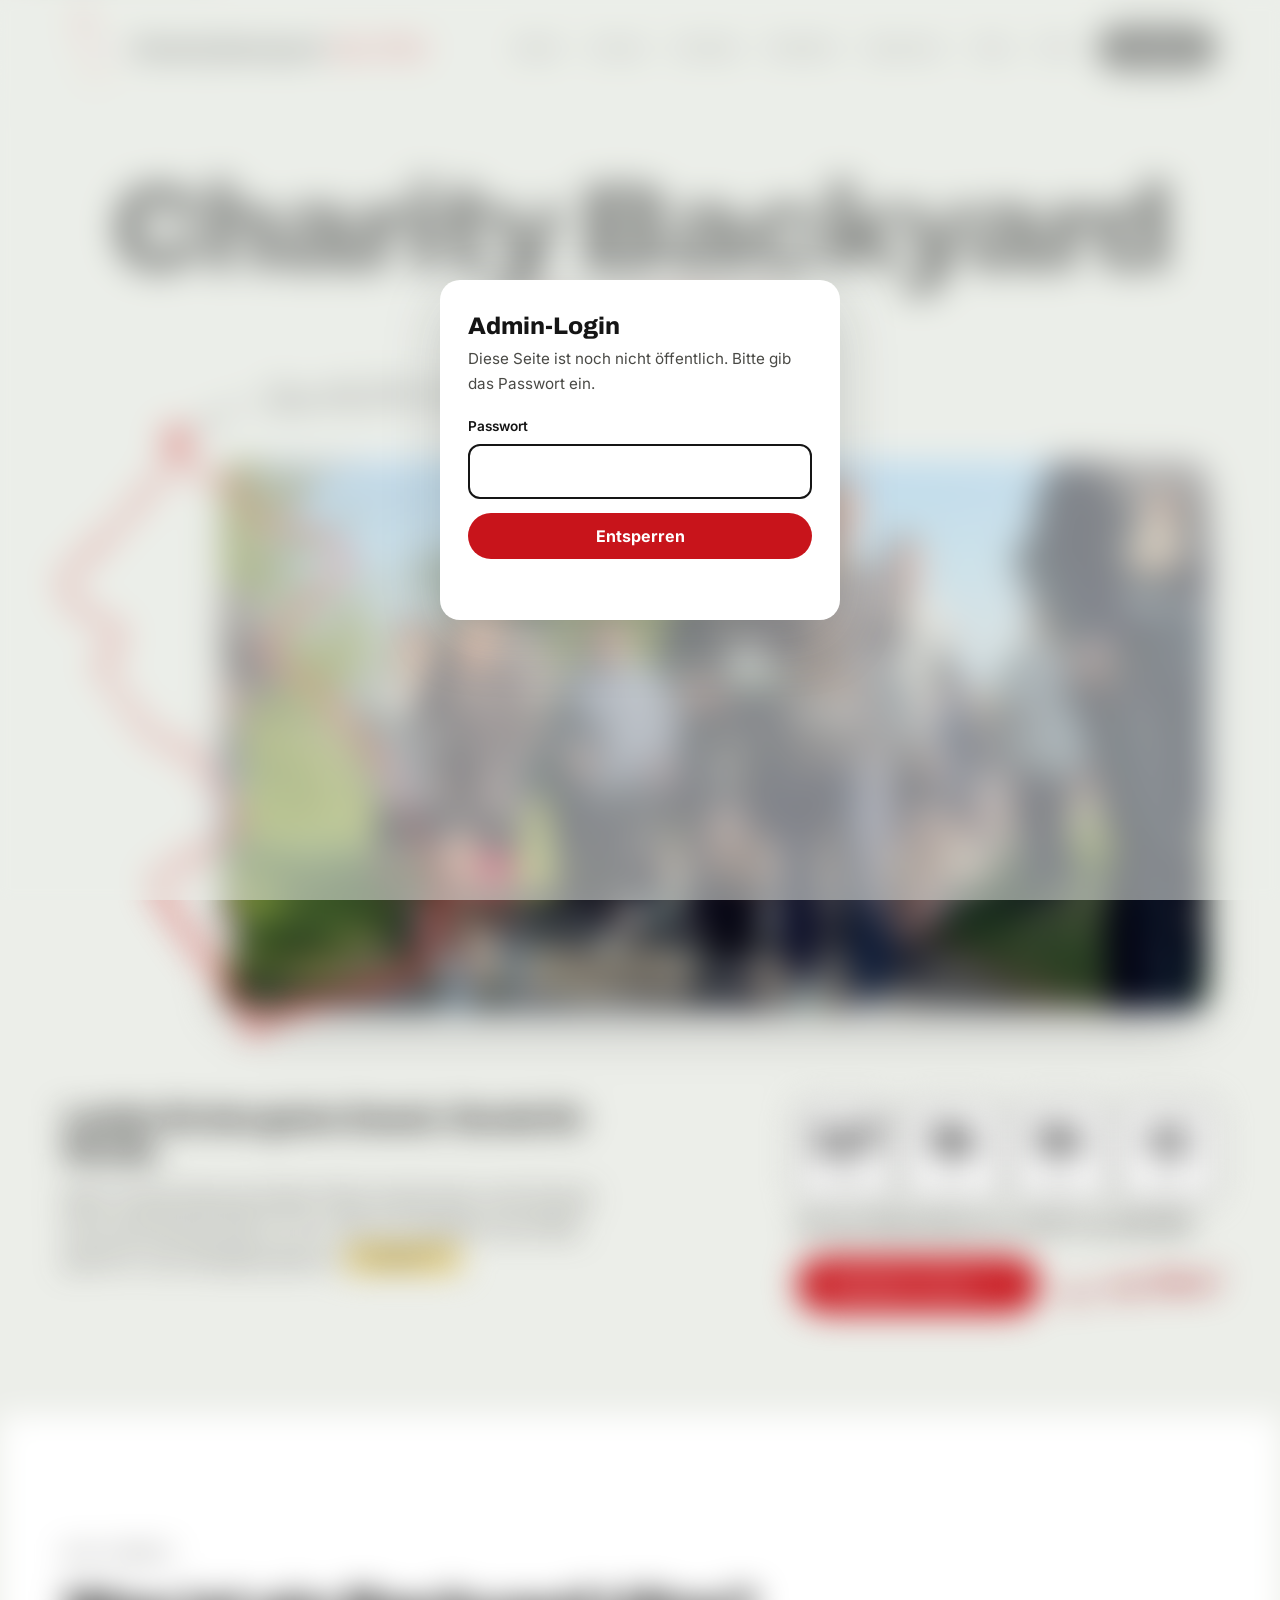
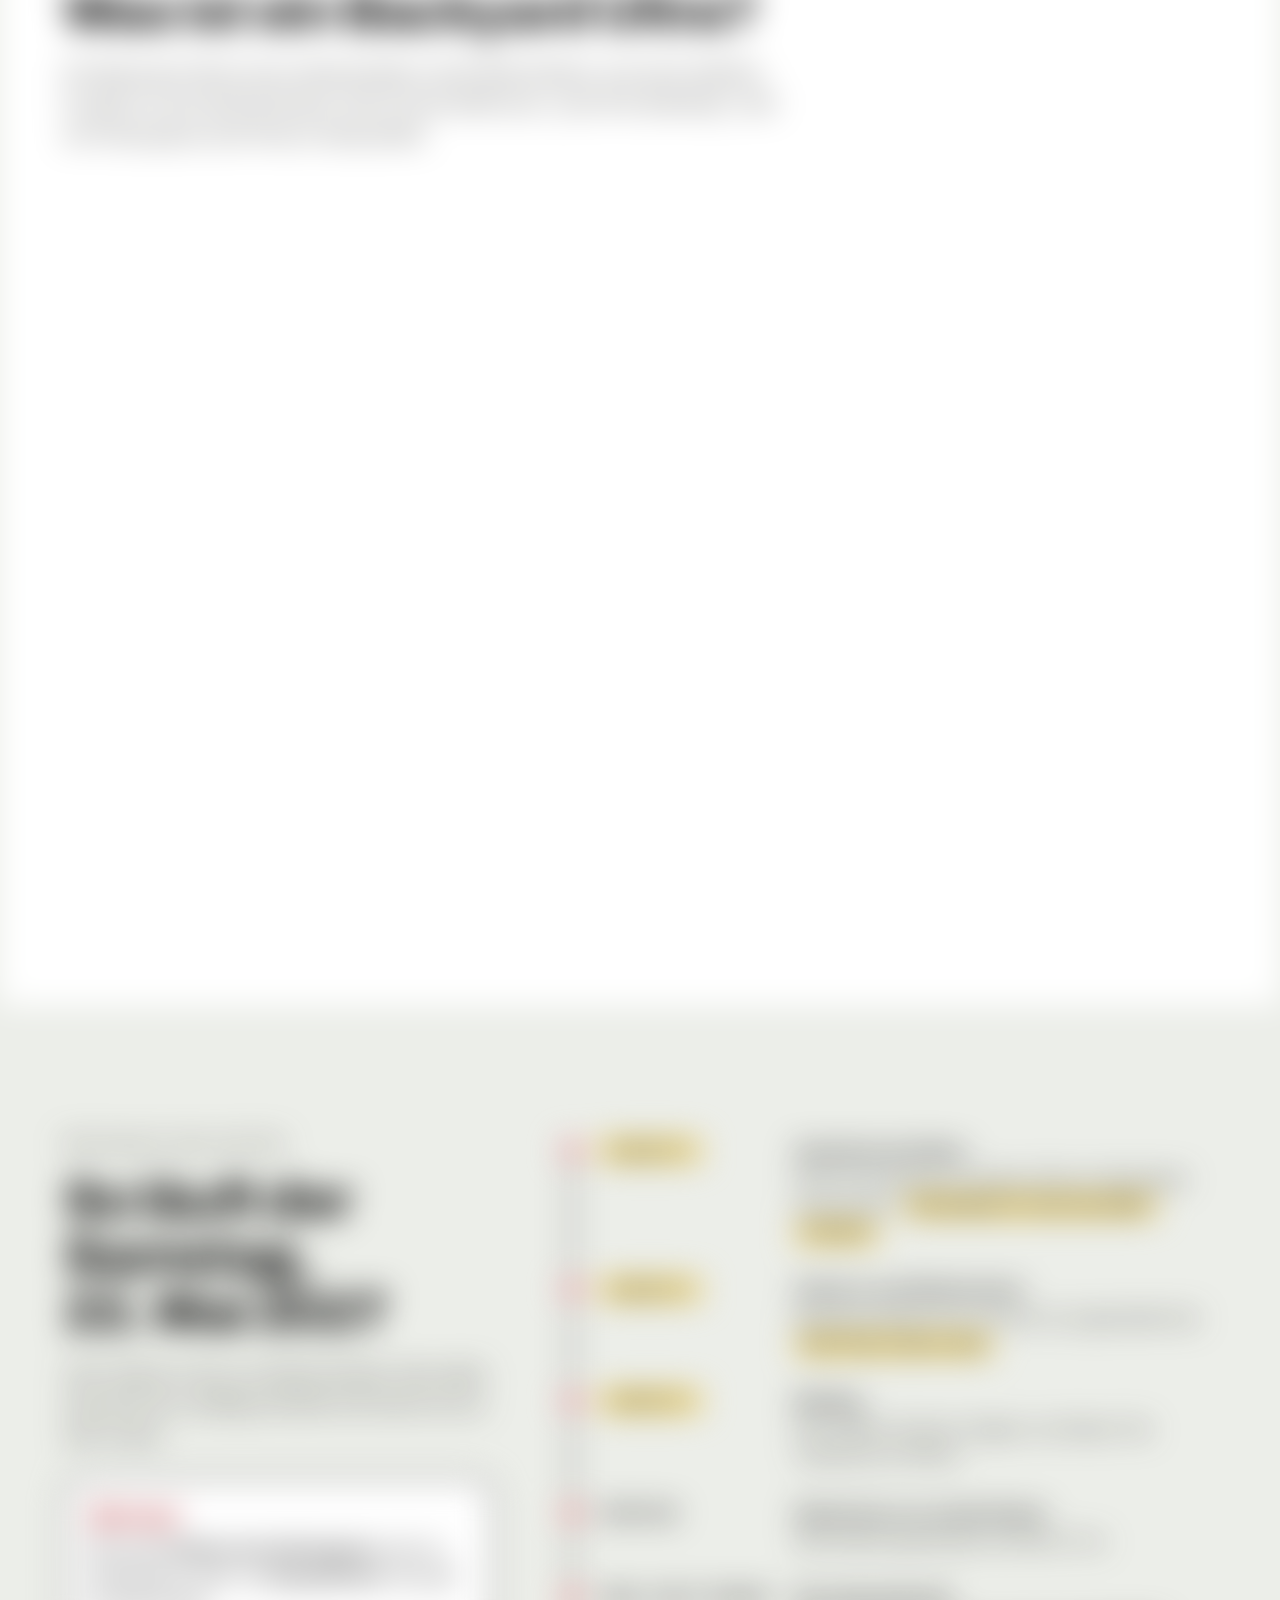
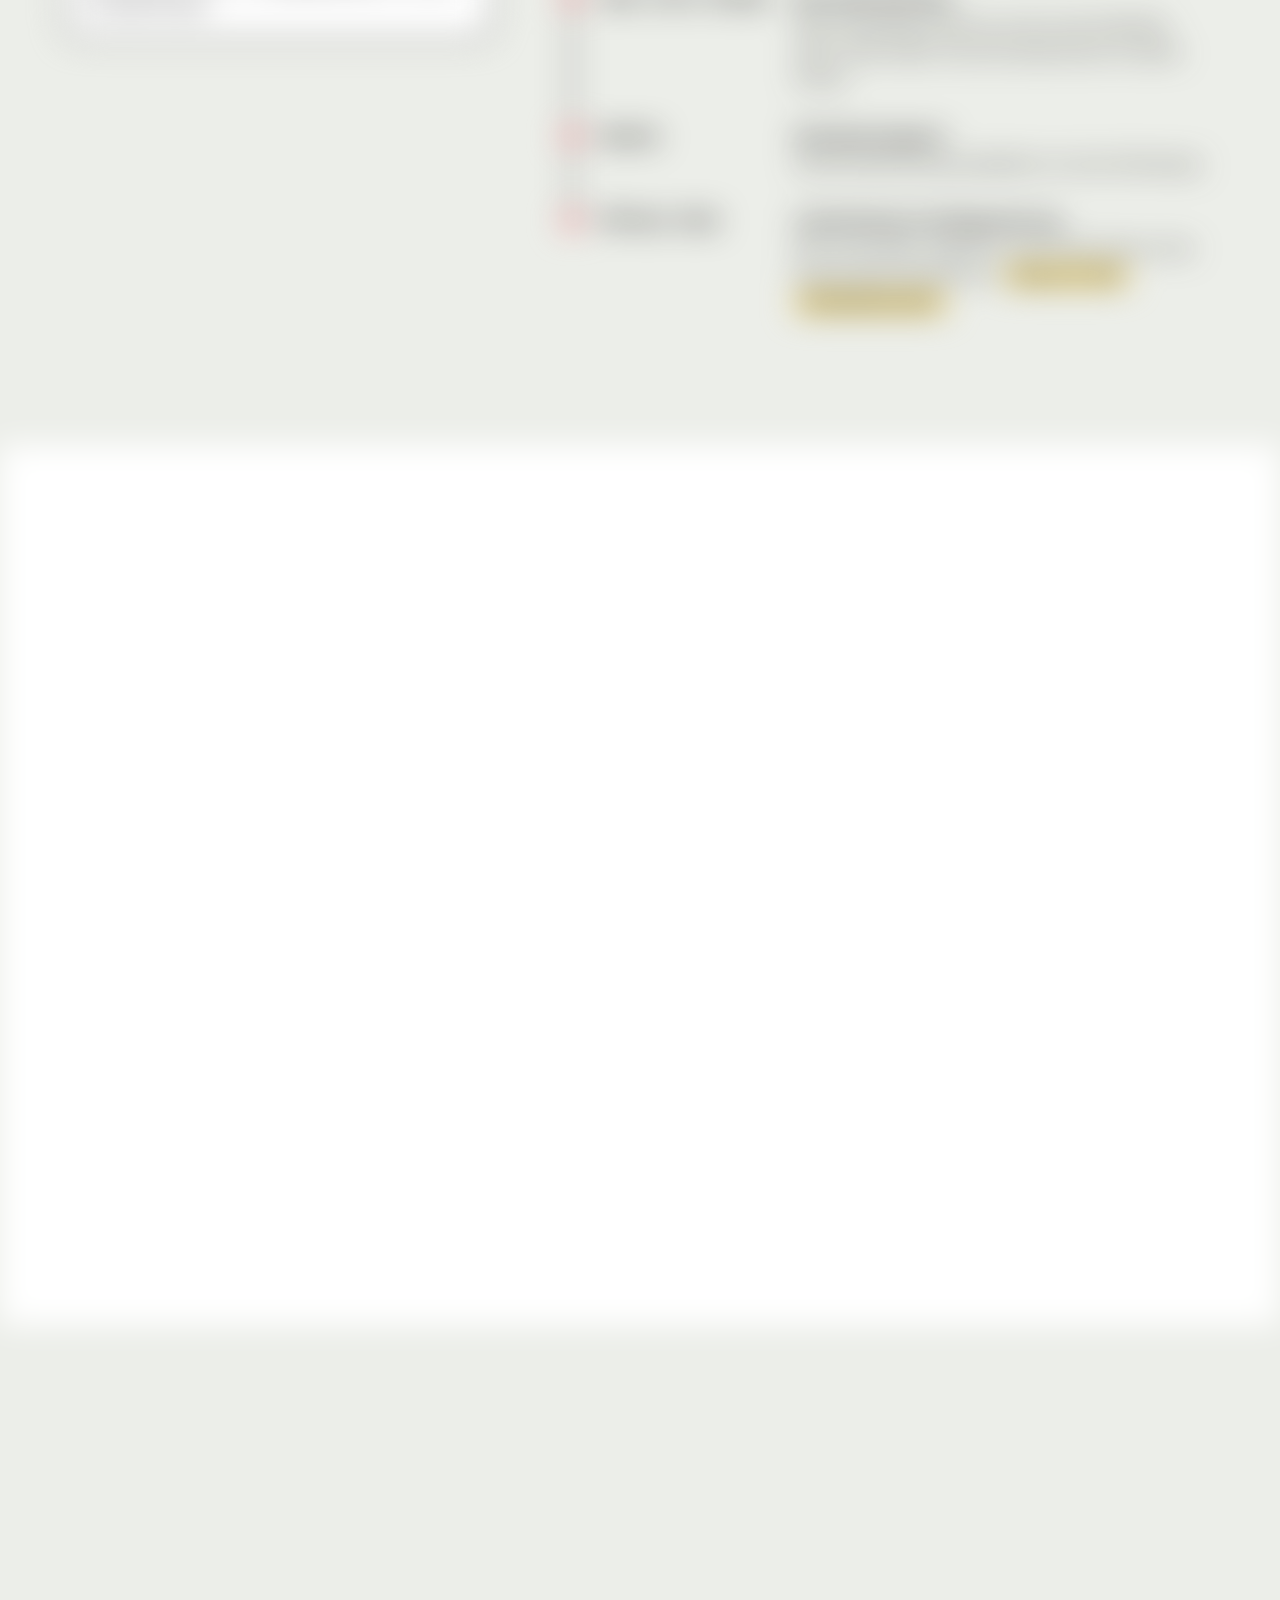
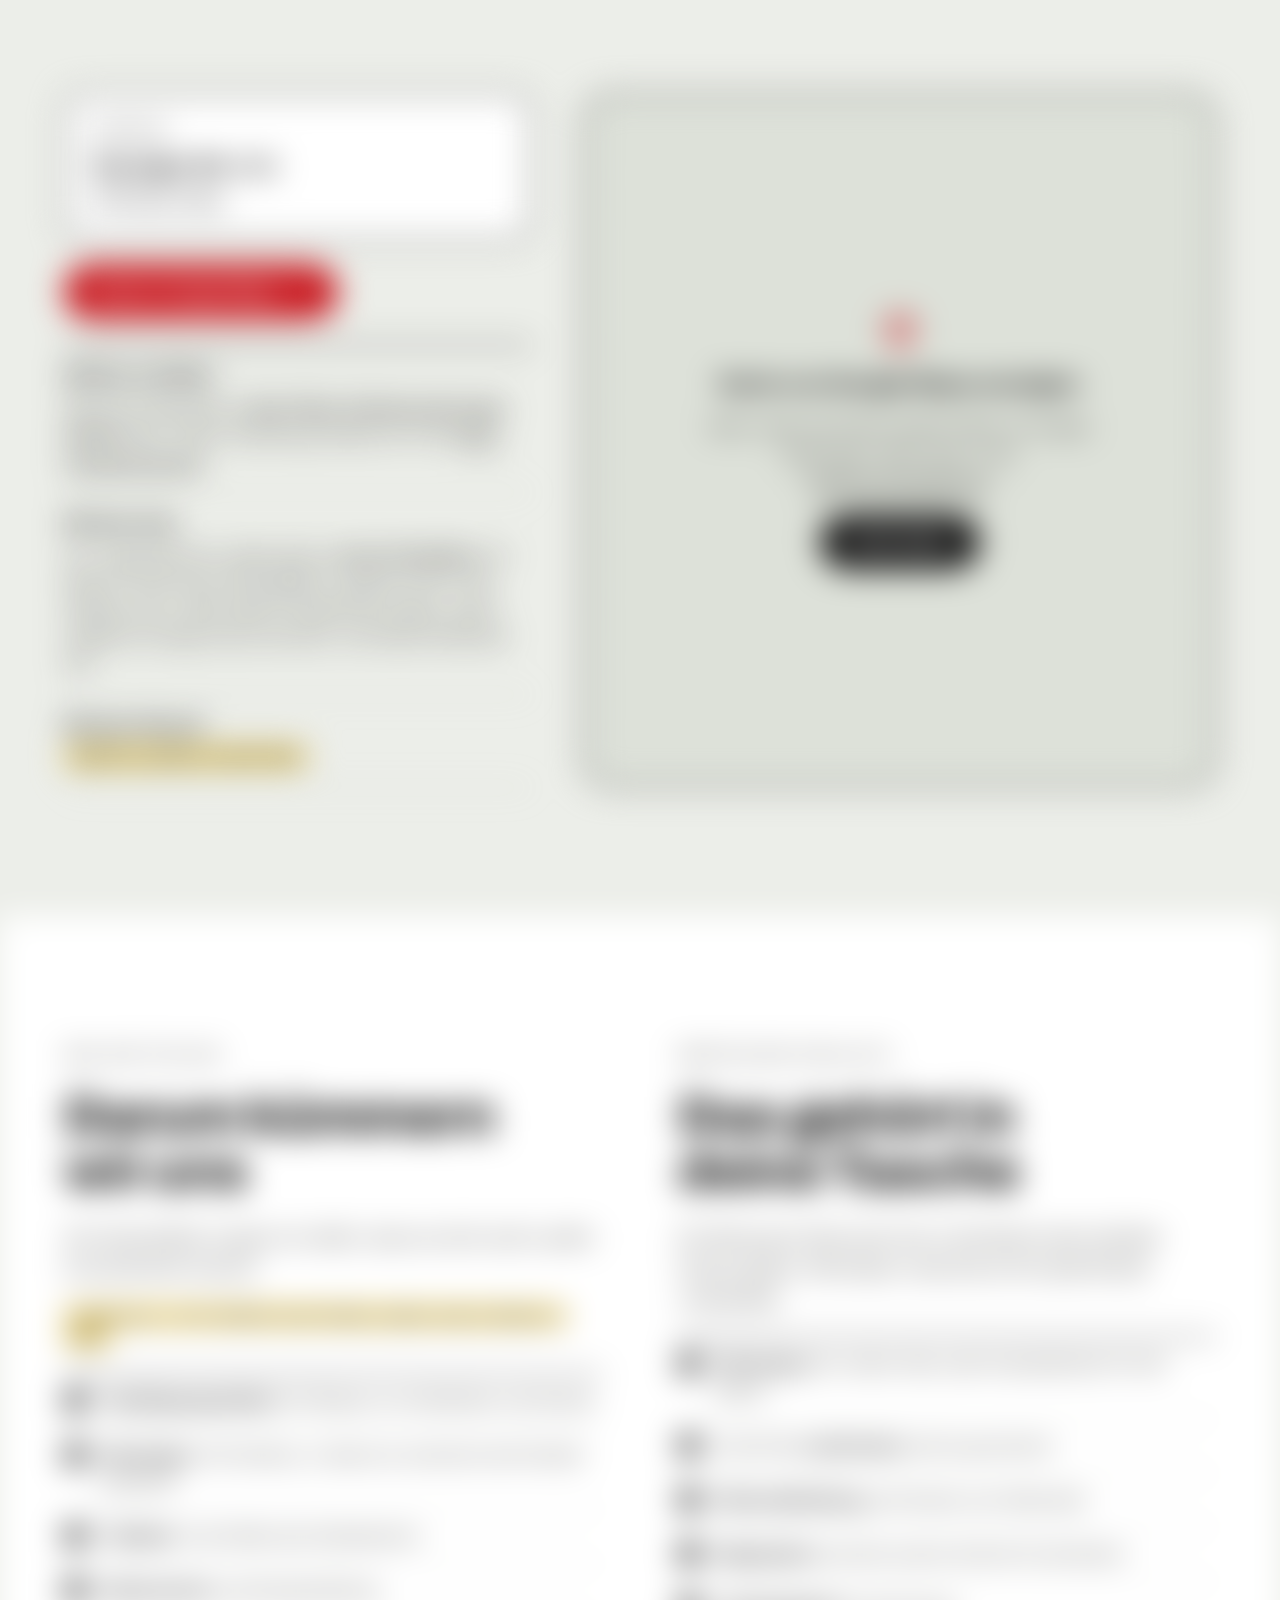
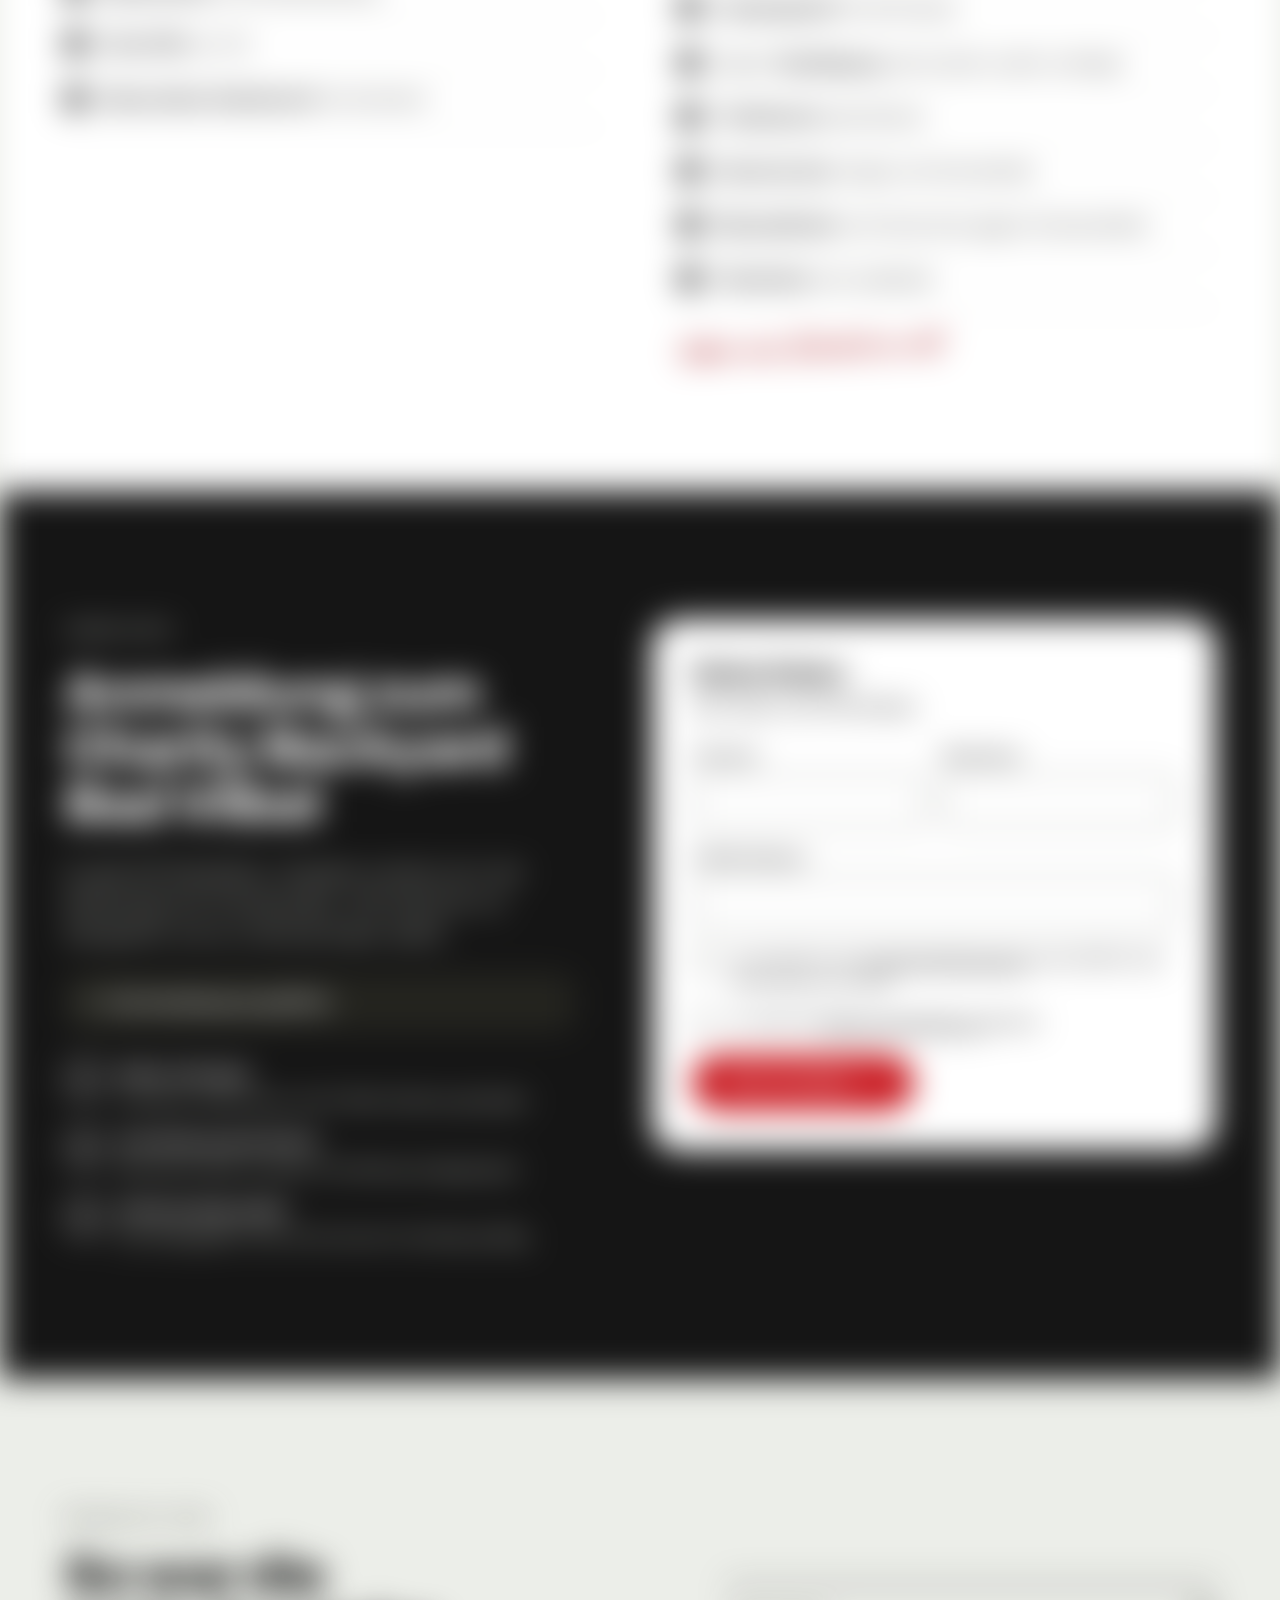
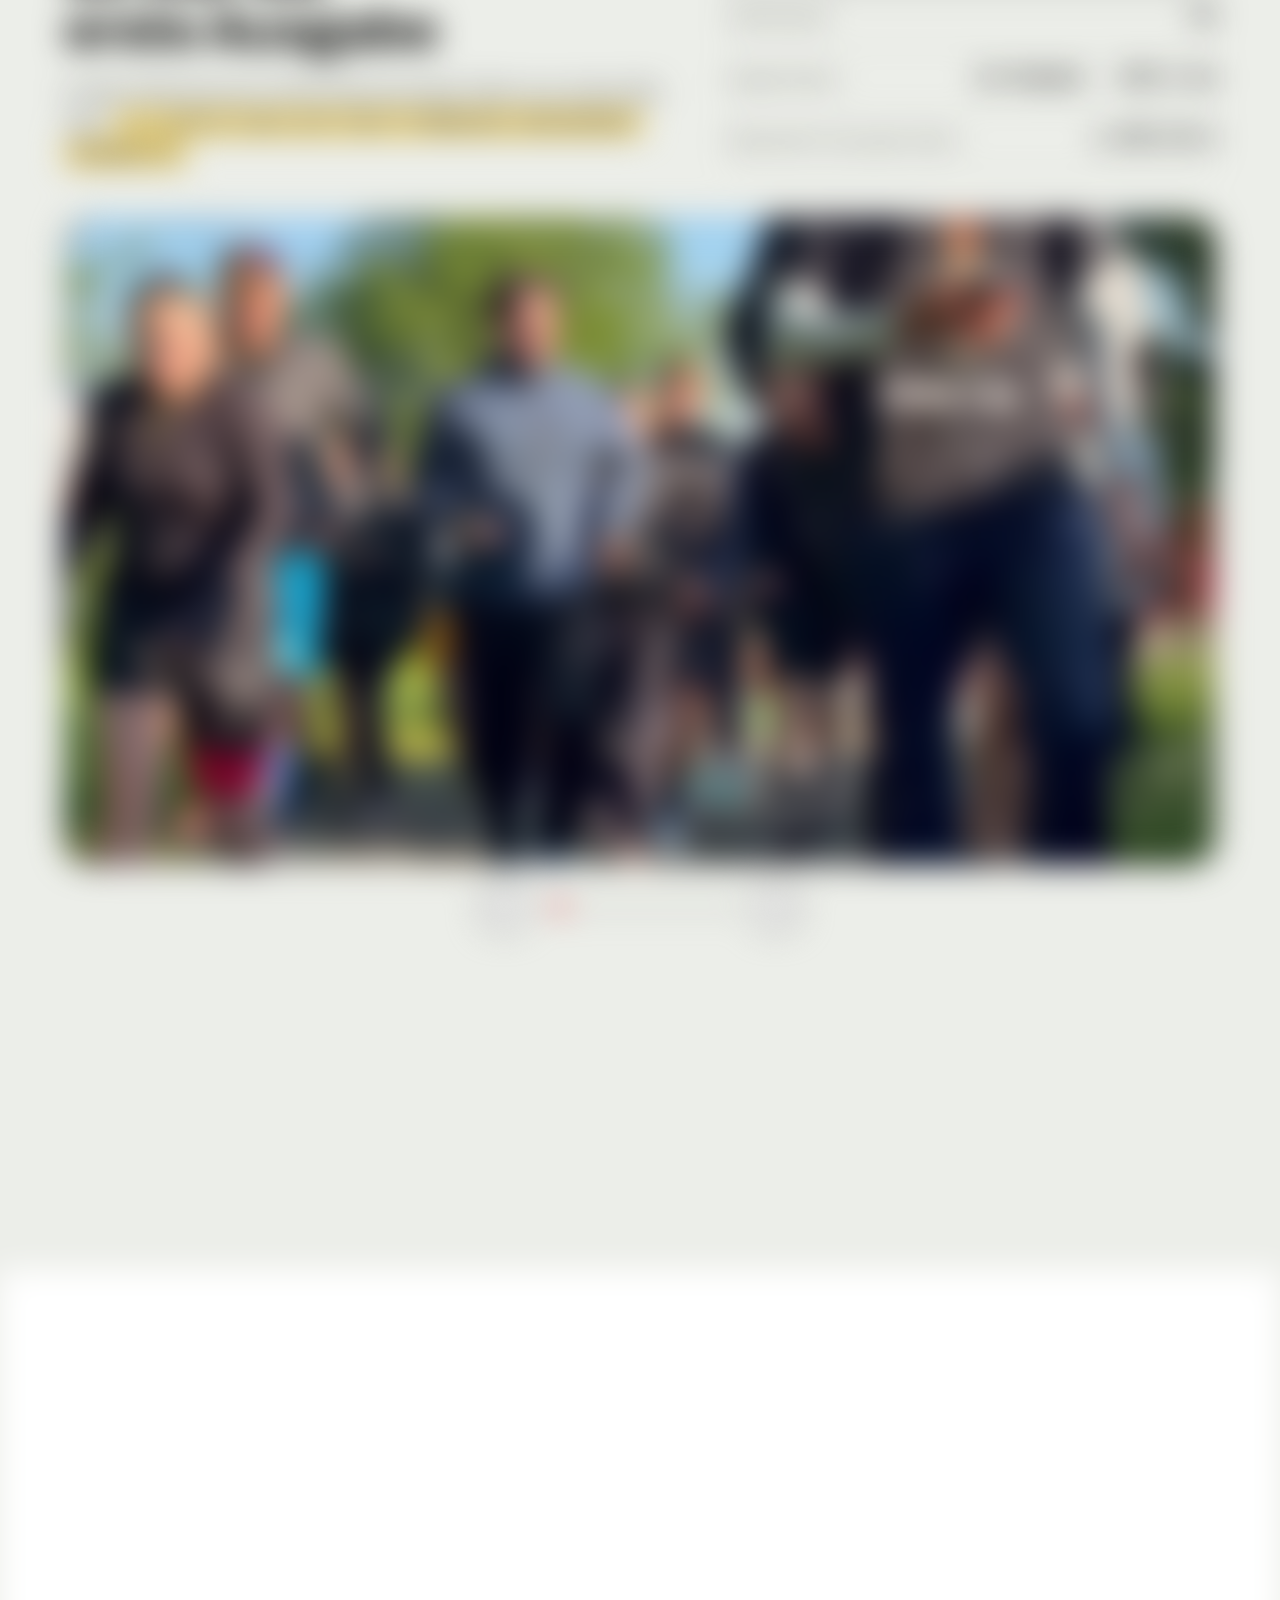
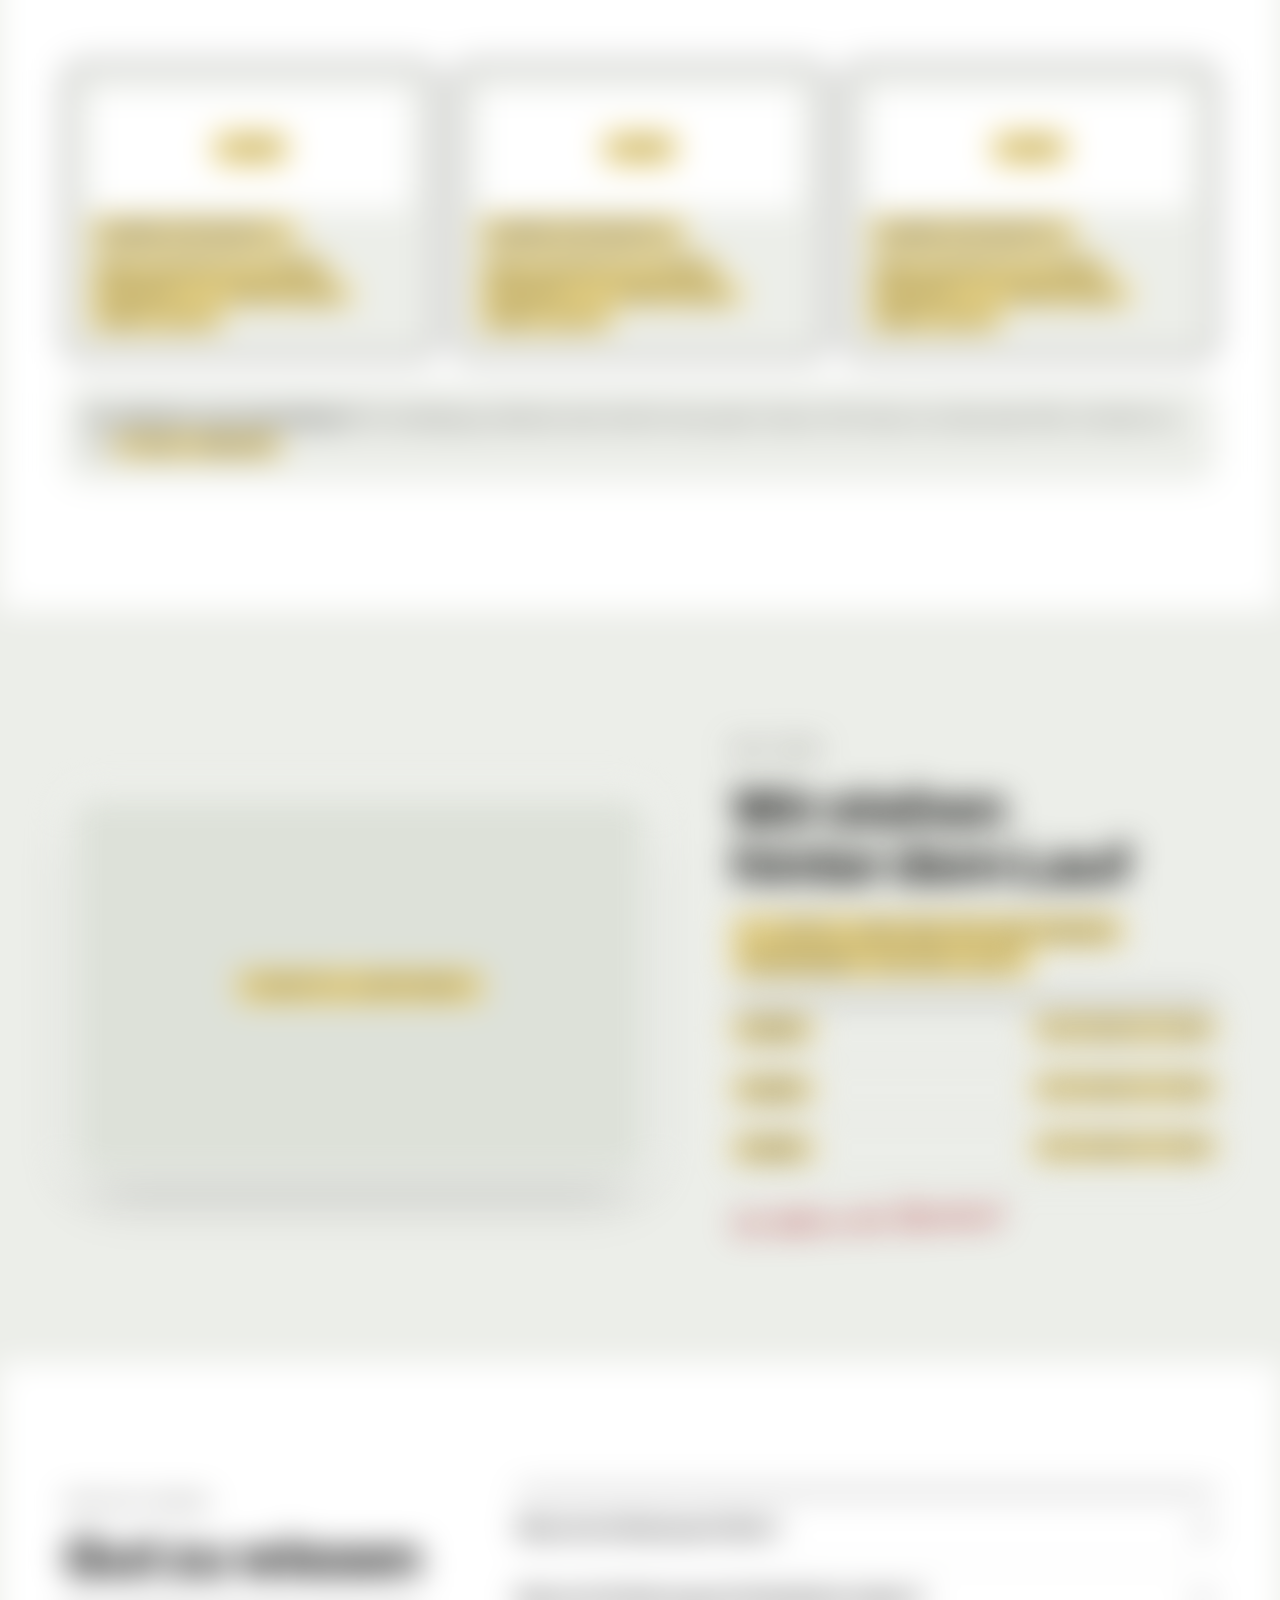
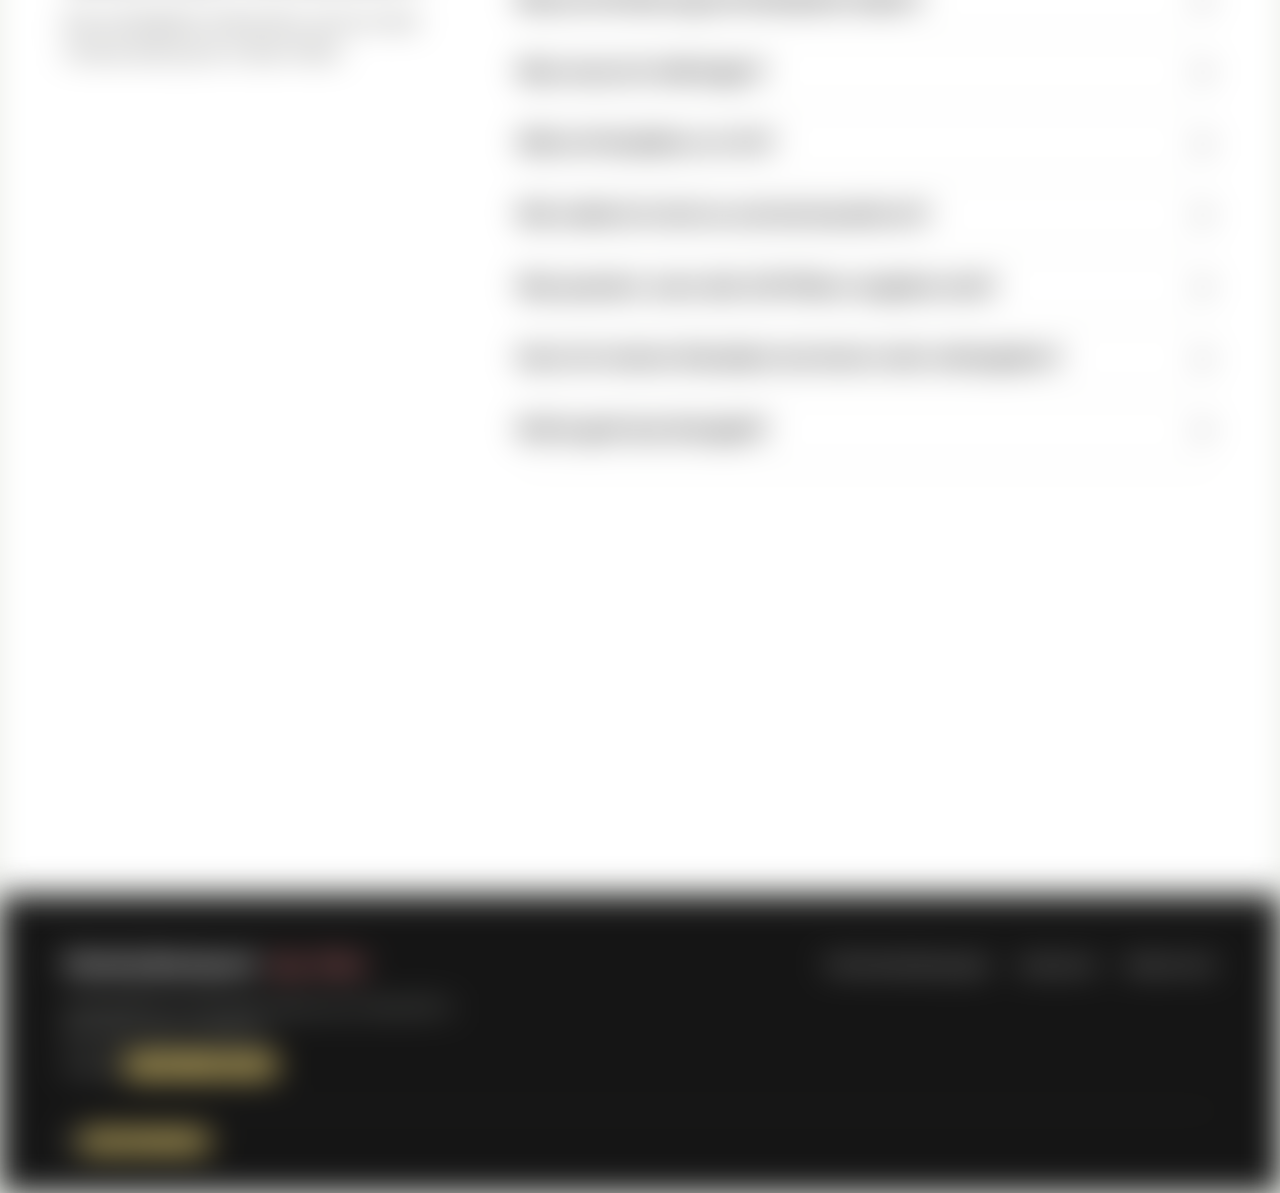
==== commit 22cff05b: "Merge pull request #3 from AmILarping/simple-anmeldung Simple anmeldung" ====
--- a/index.html
+++ b/index.html
@@ -24,6 +24,7 @@
   <link rel="preload" href="assets/fonts/inter-latin-wght-normal.woff2" as="font" type="font/woff2" crossorigin>
   <link rel="stylesheet" href="assets/css/style.css">
   <script>document.documentElement.classList.add('js');</script>
+  <script src="assets/js/gate.js"></script>
 
   <script type="application/ld+json">
   {
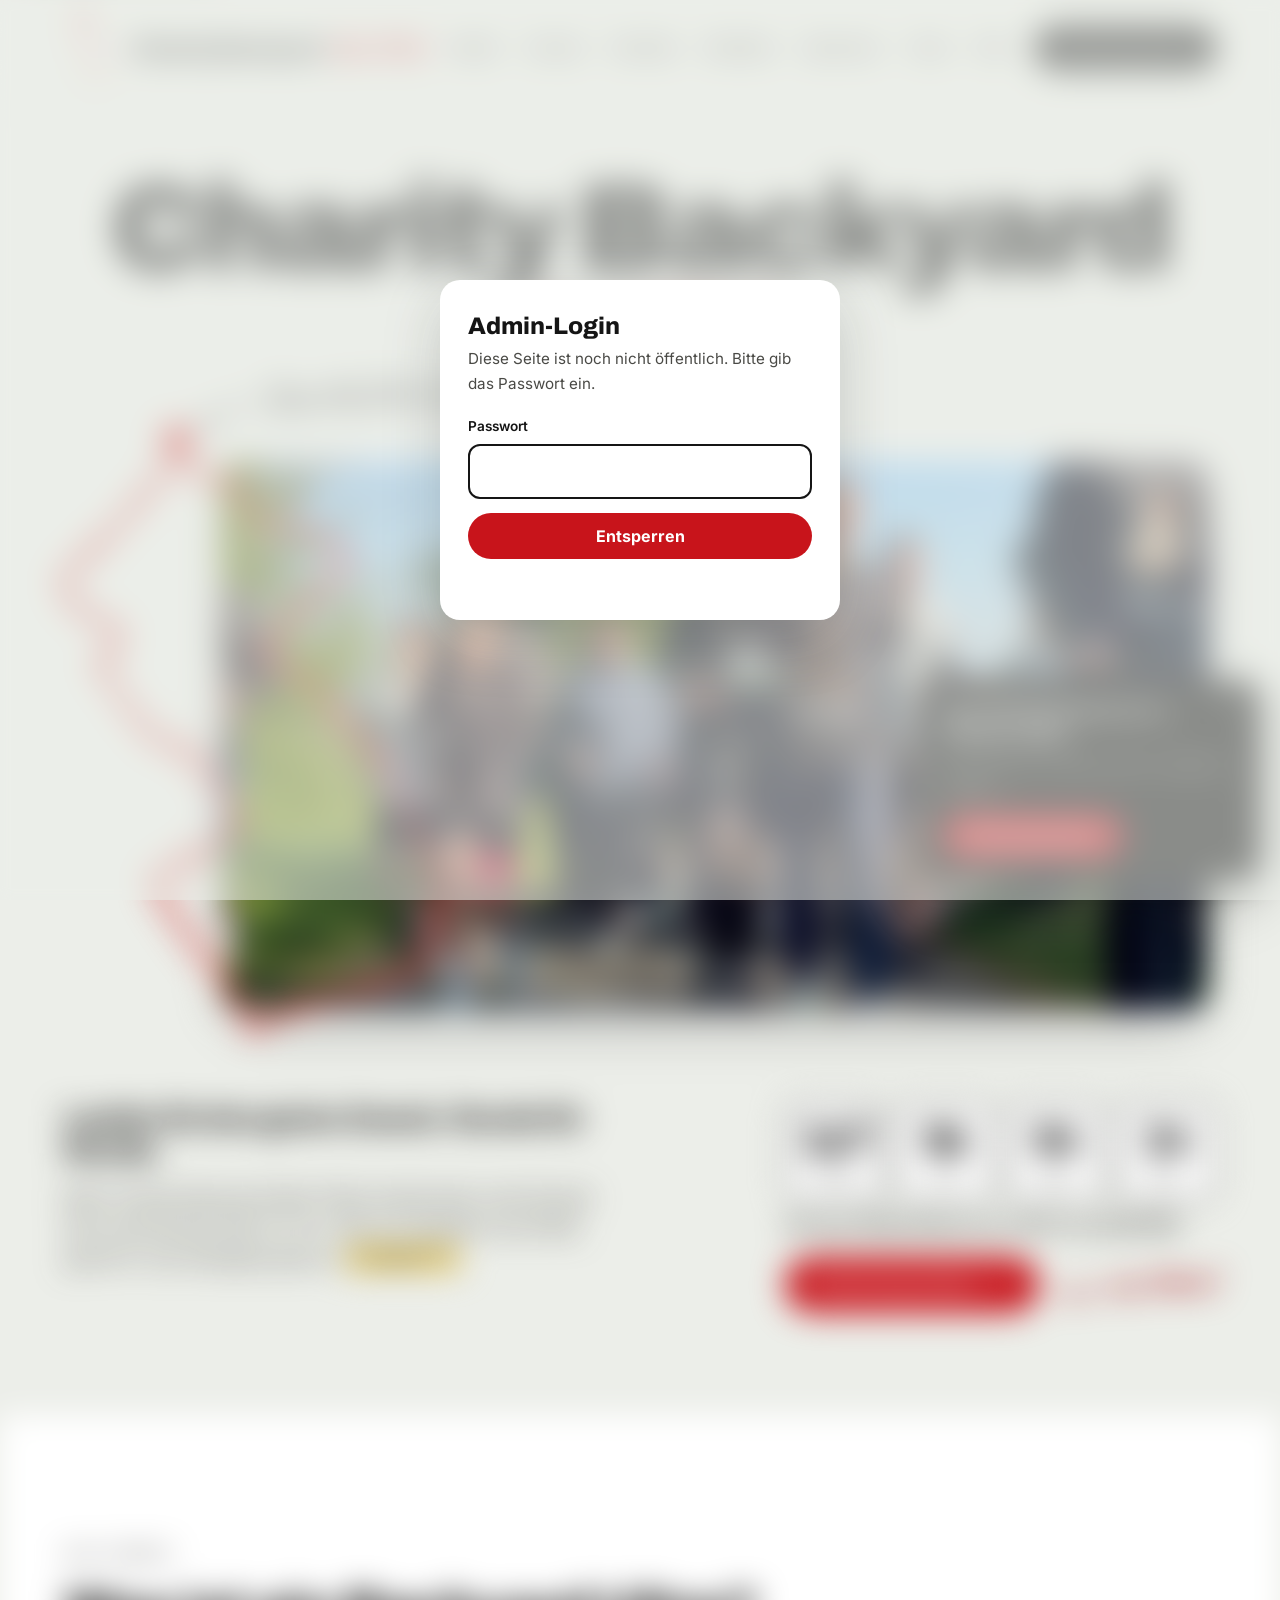
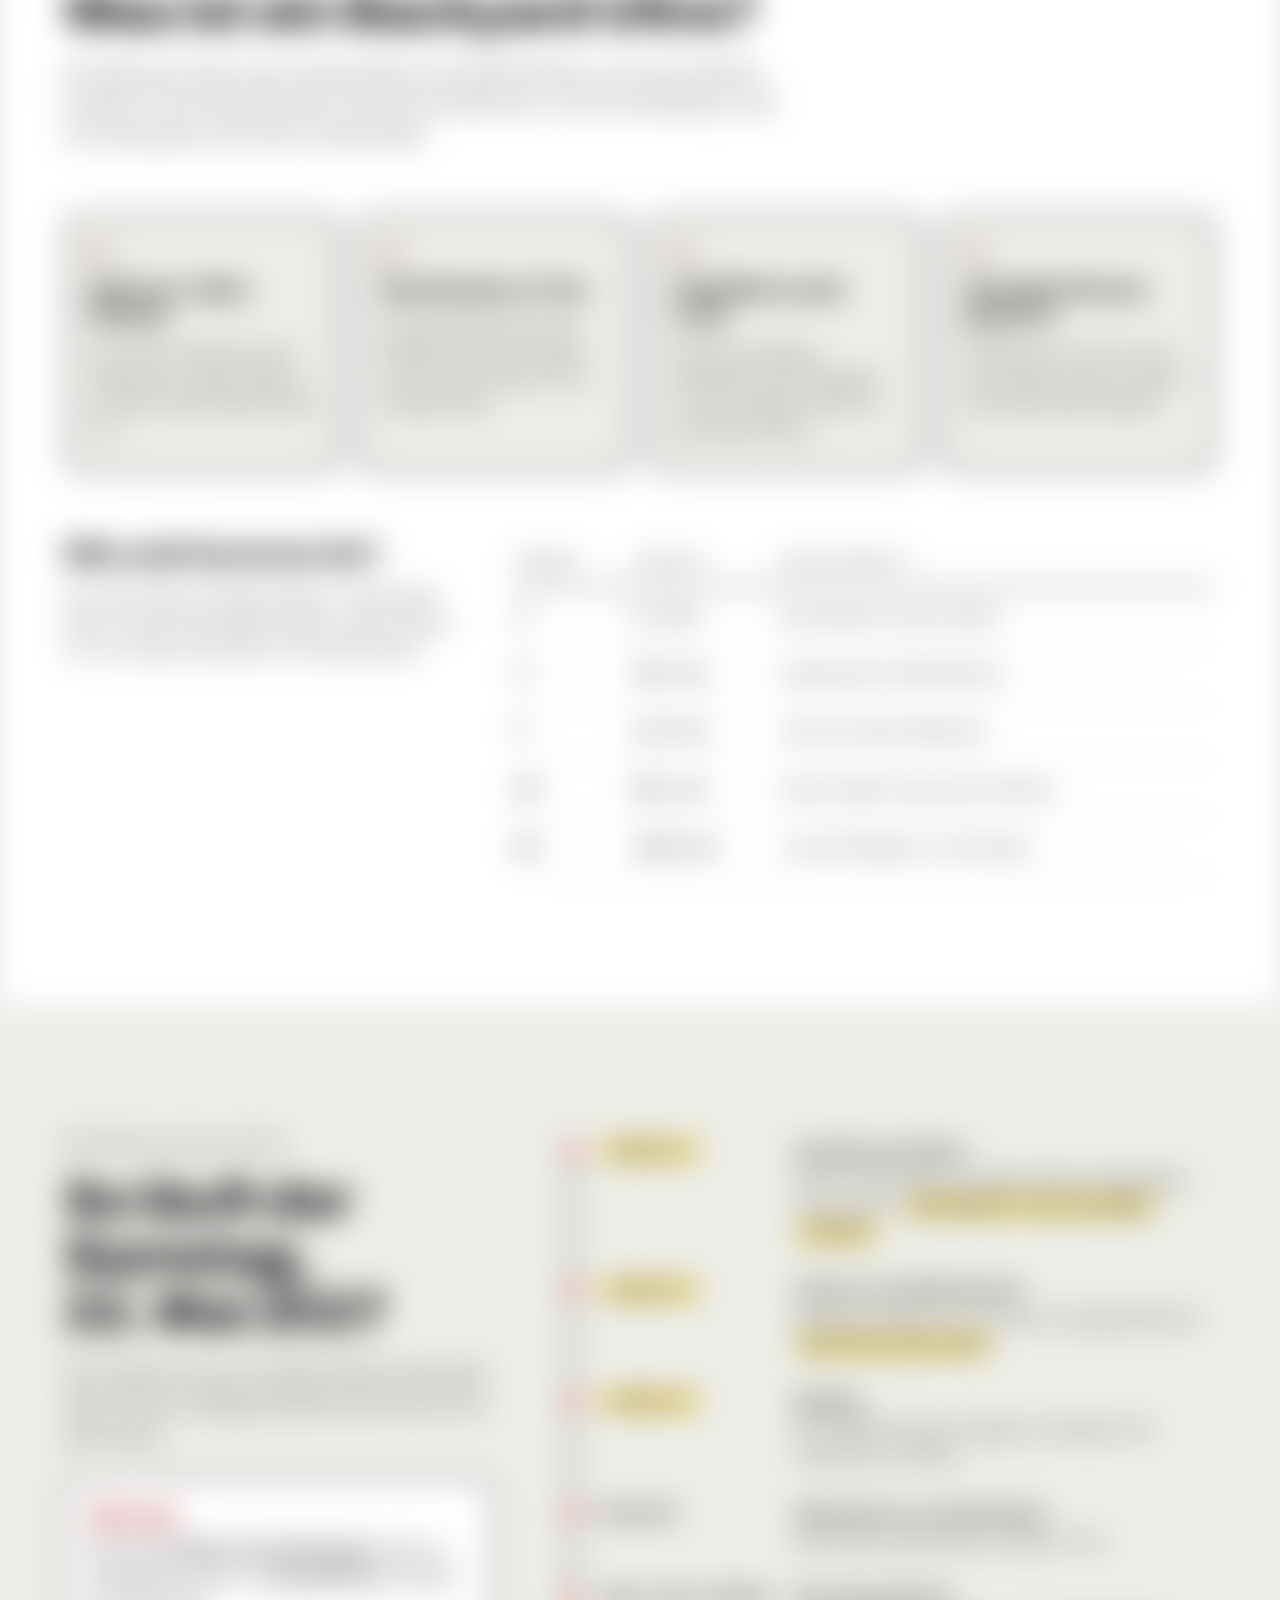
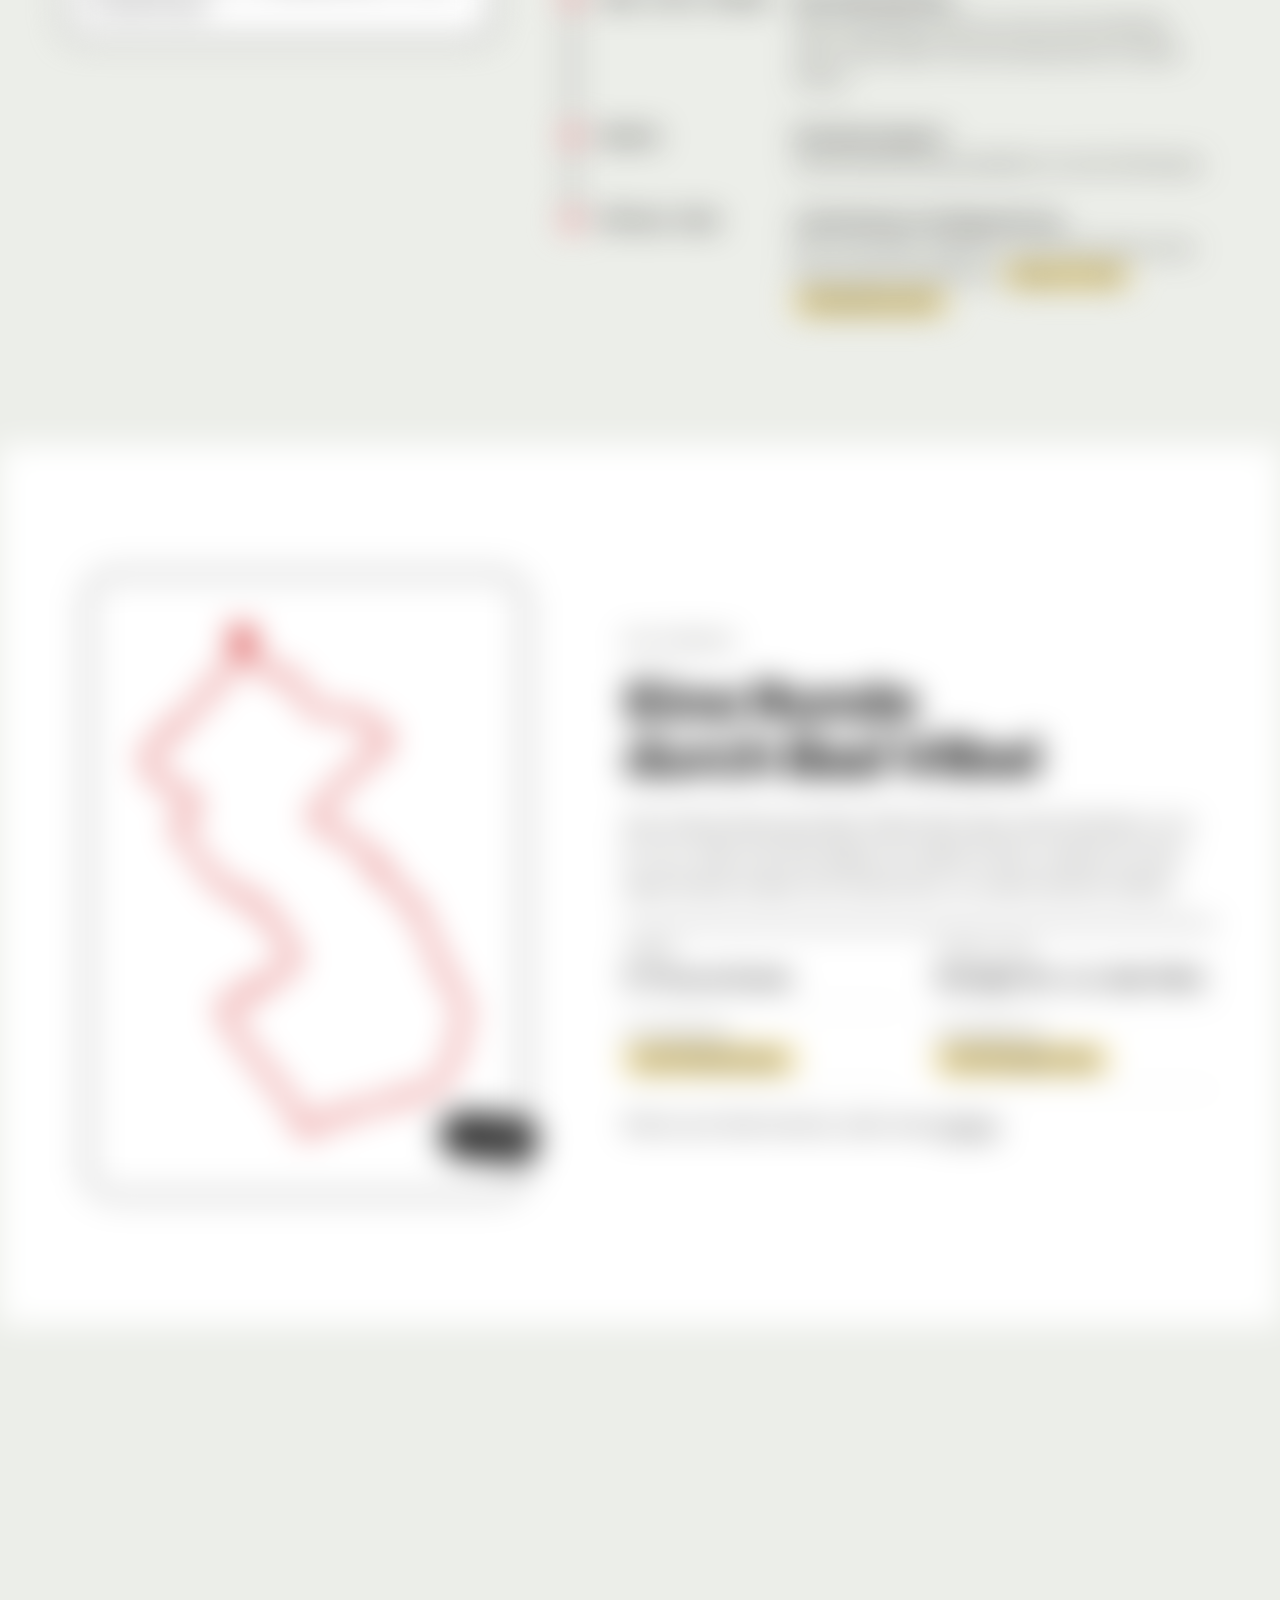
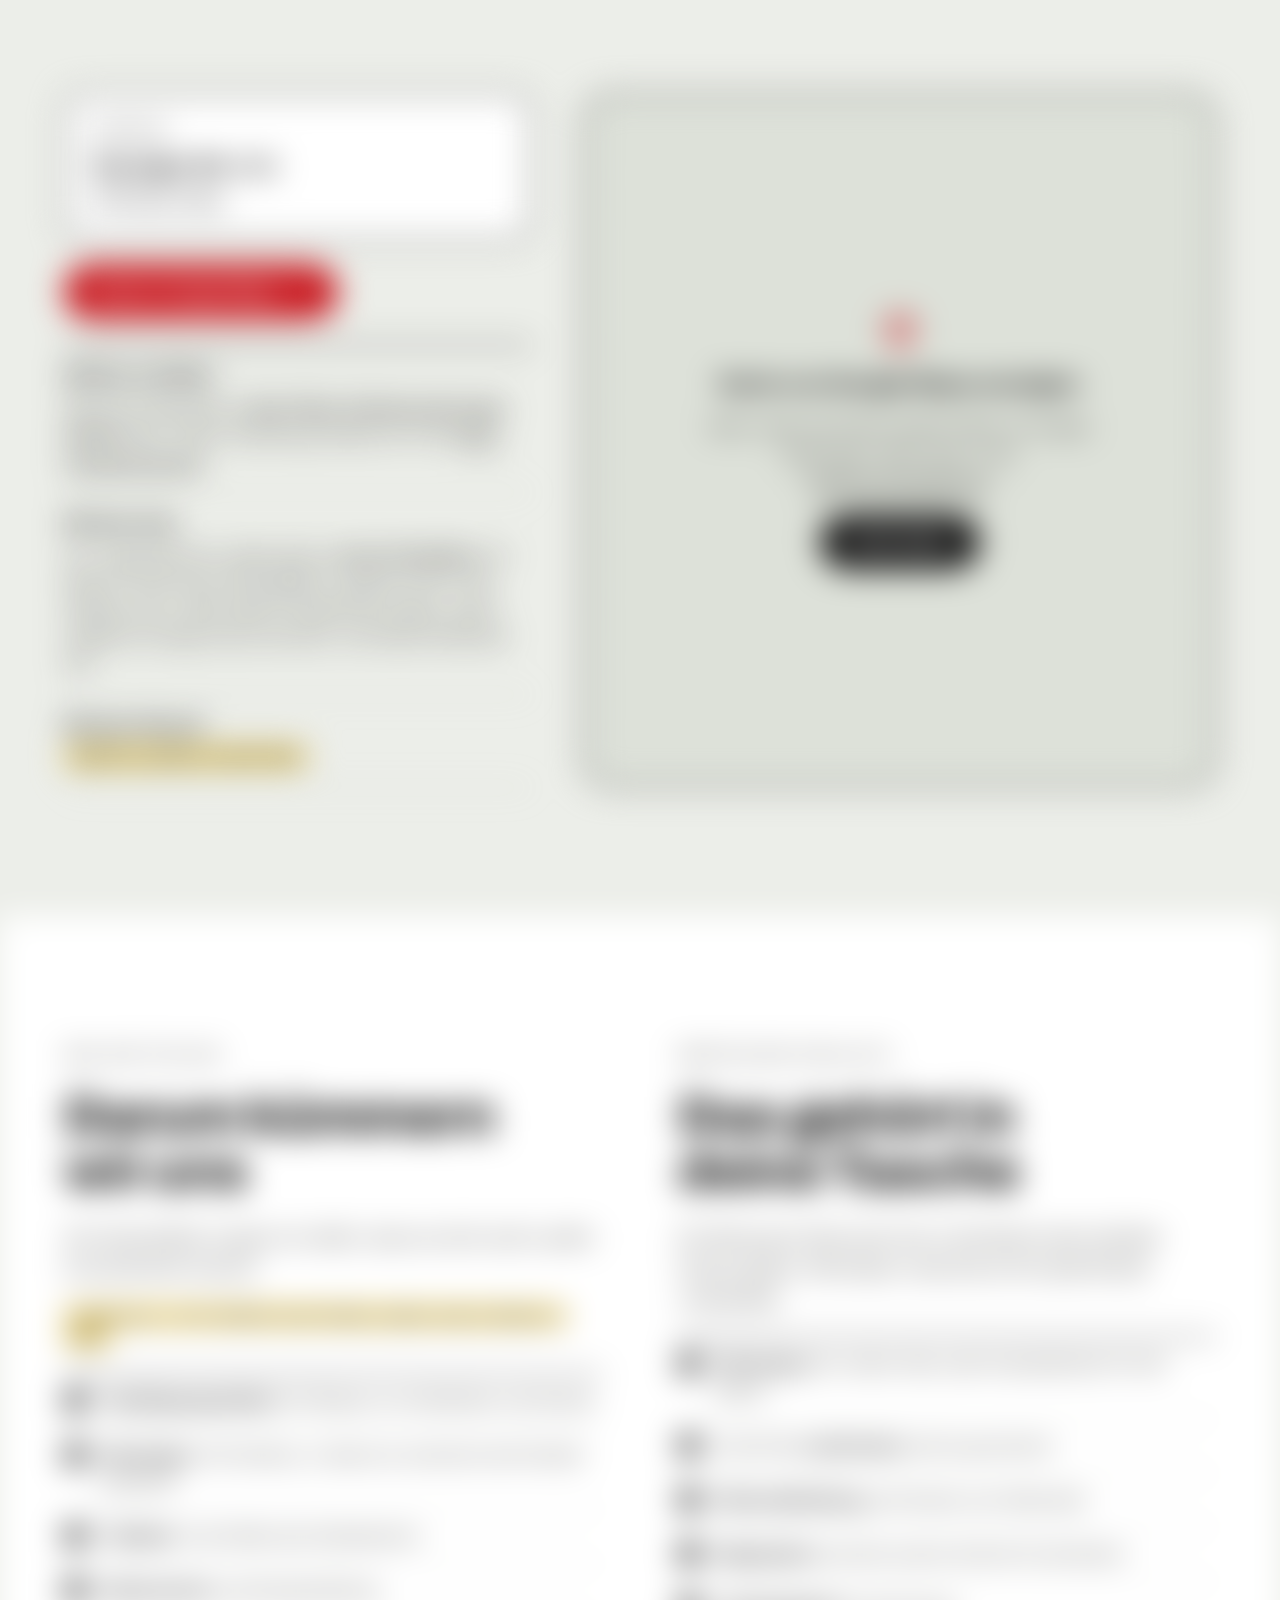
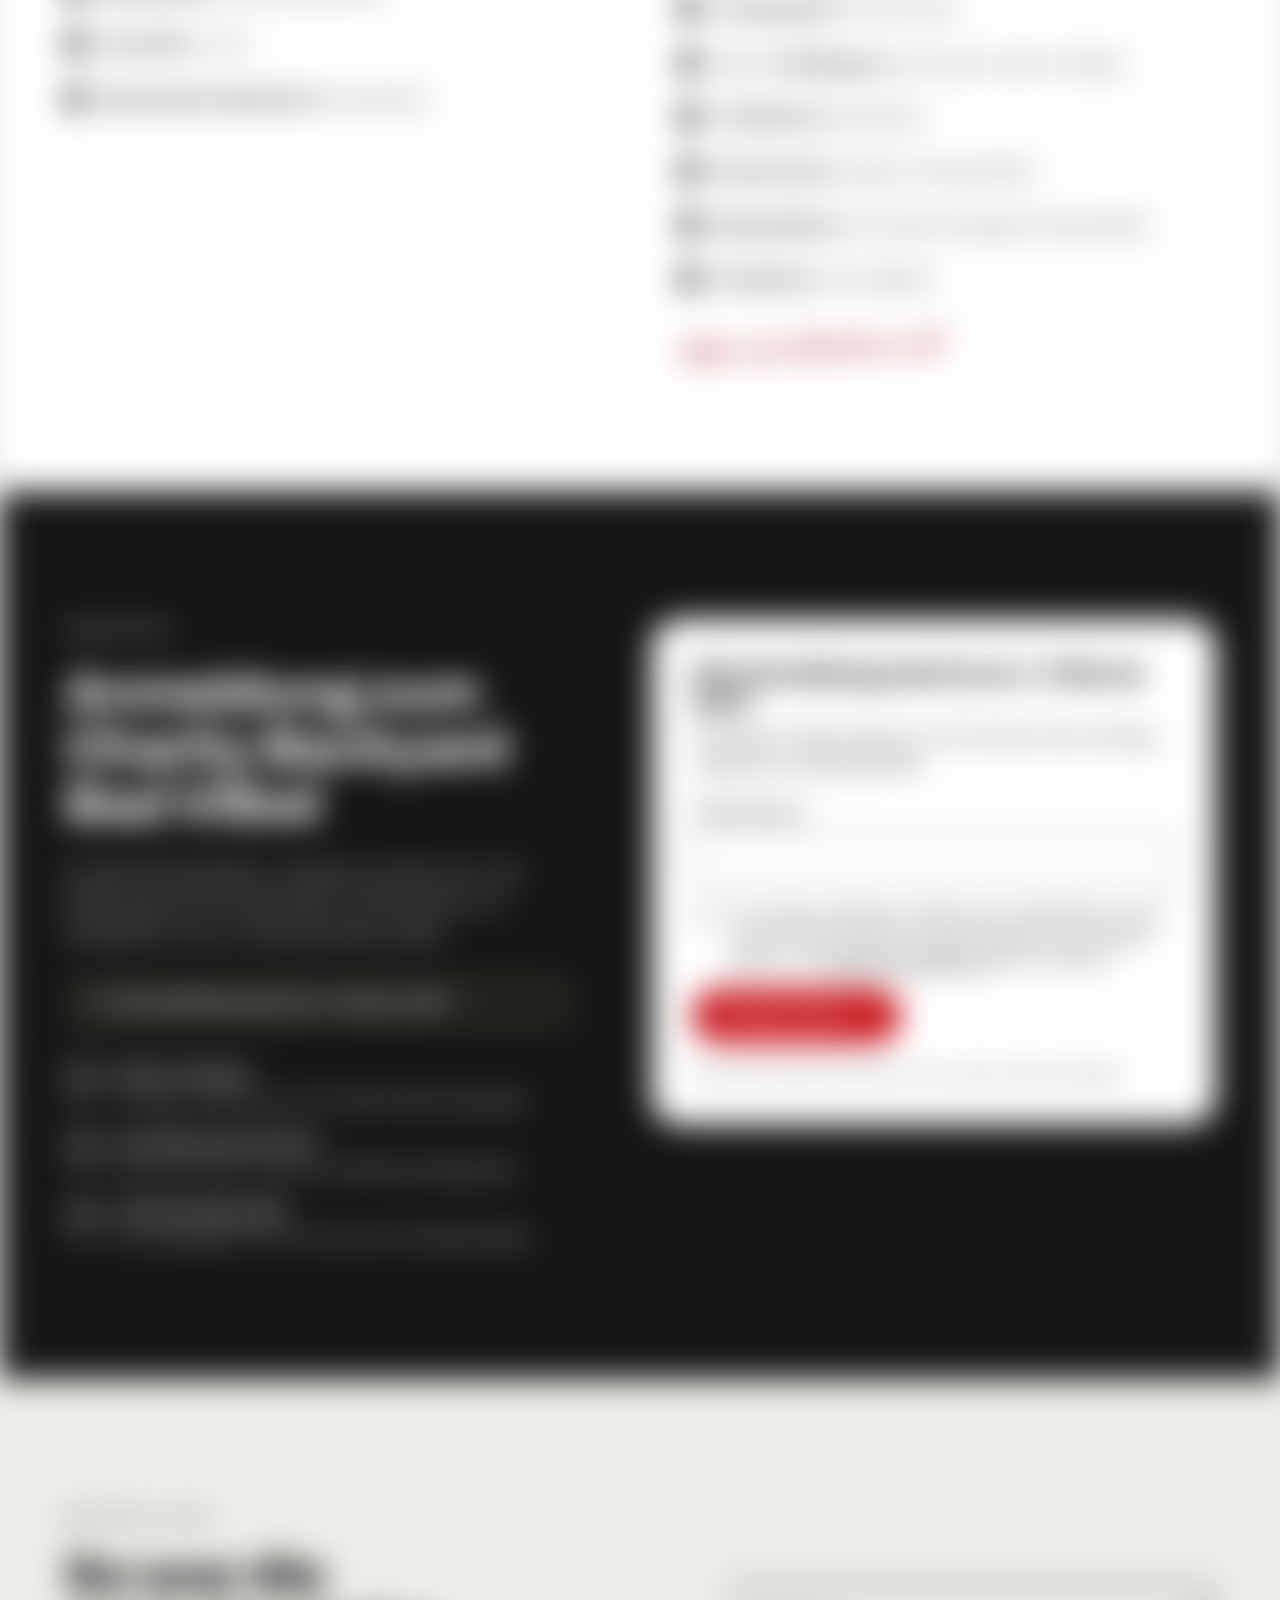
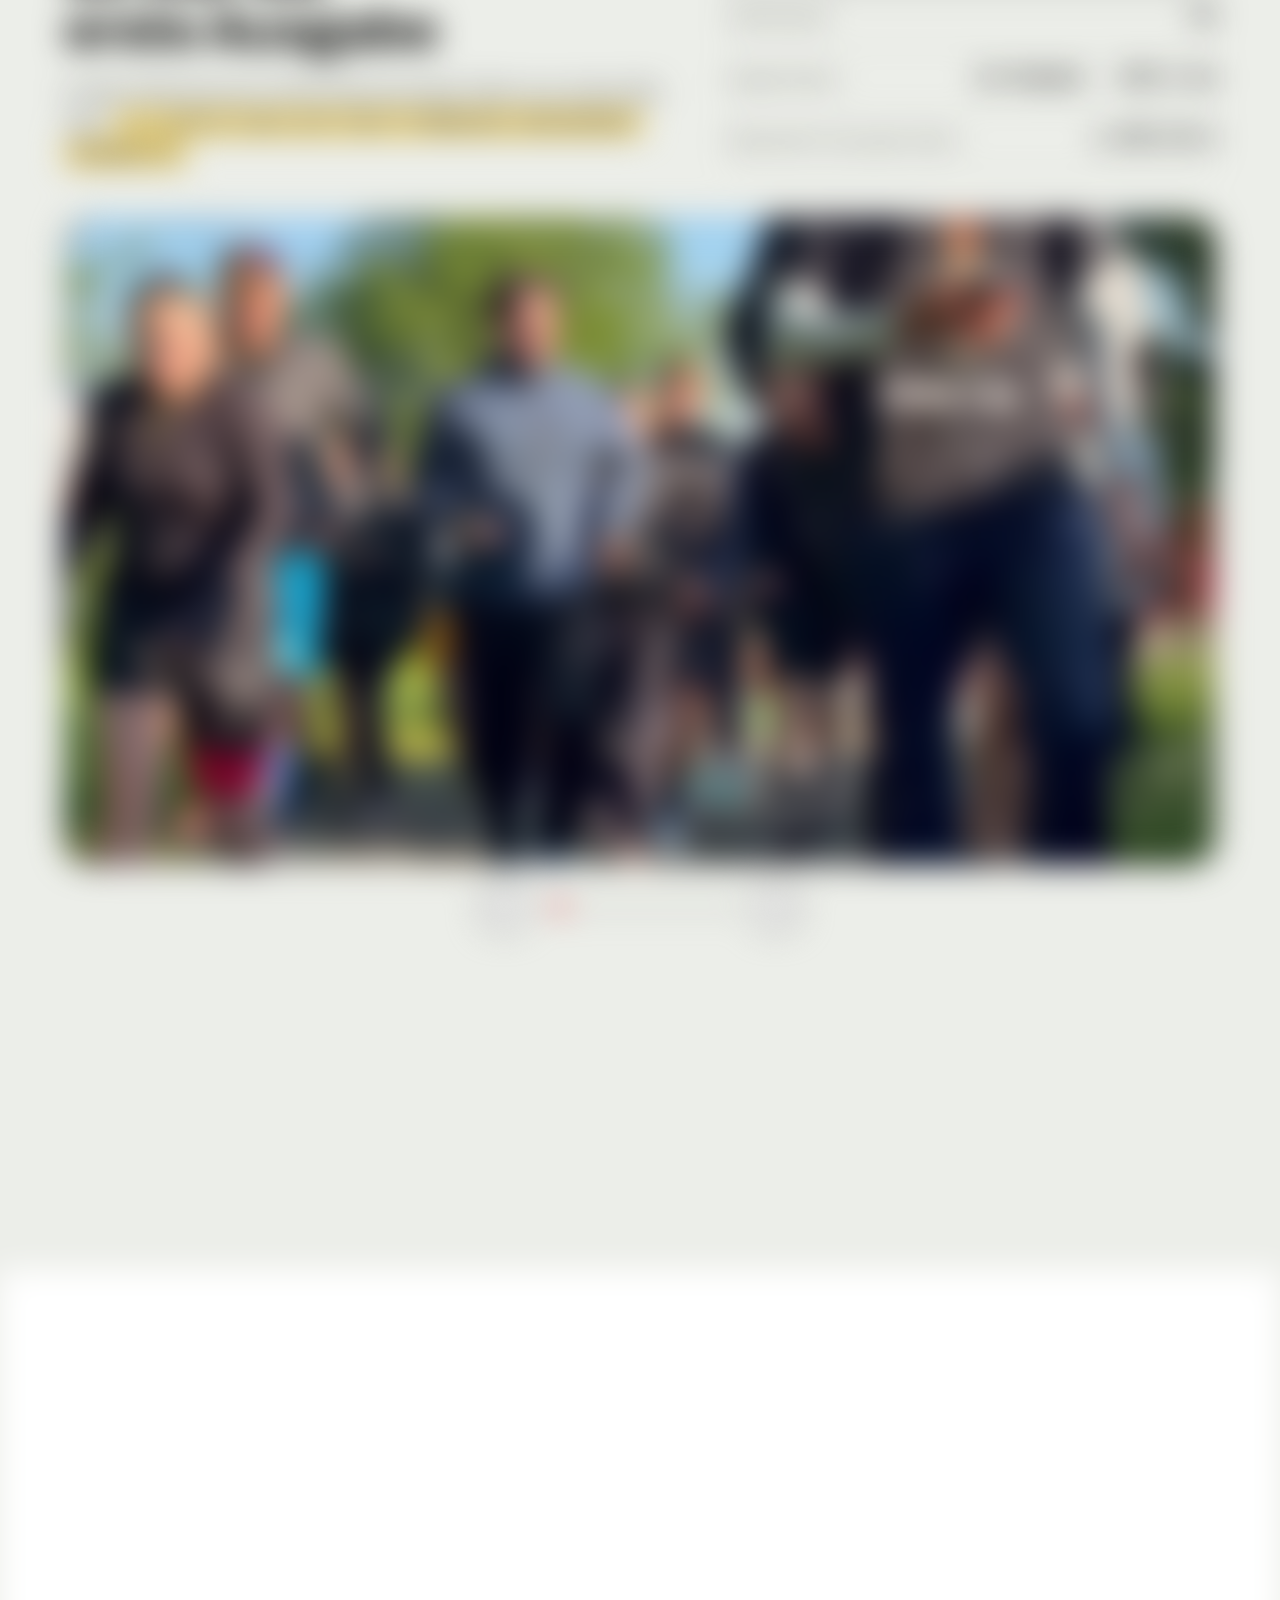
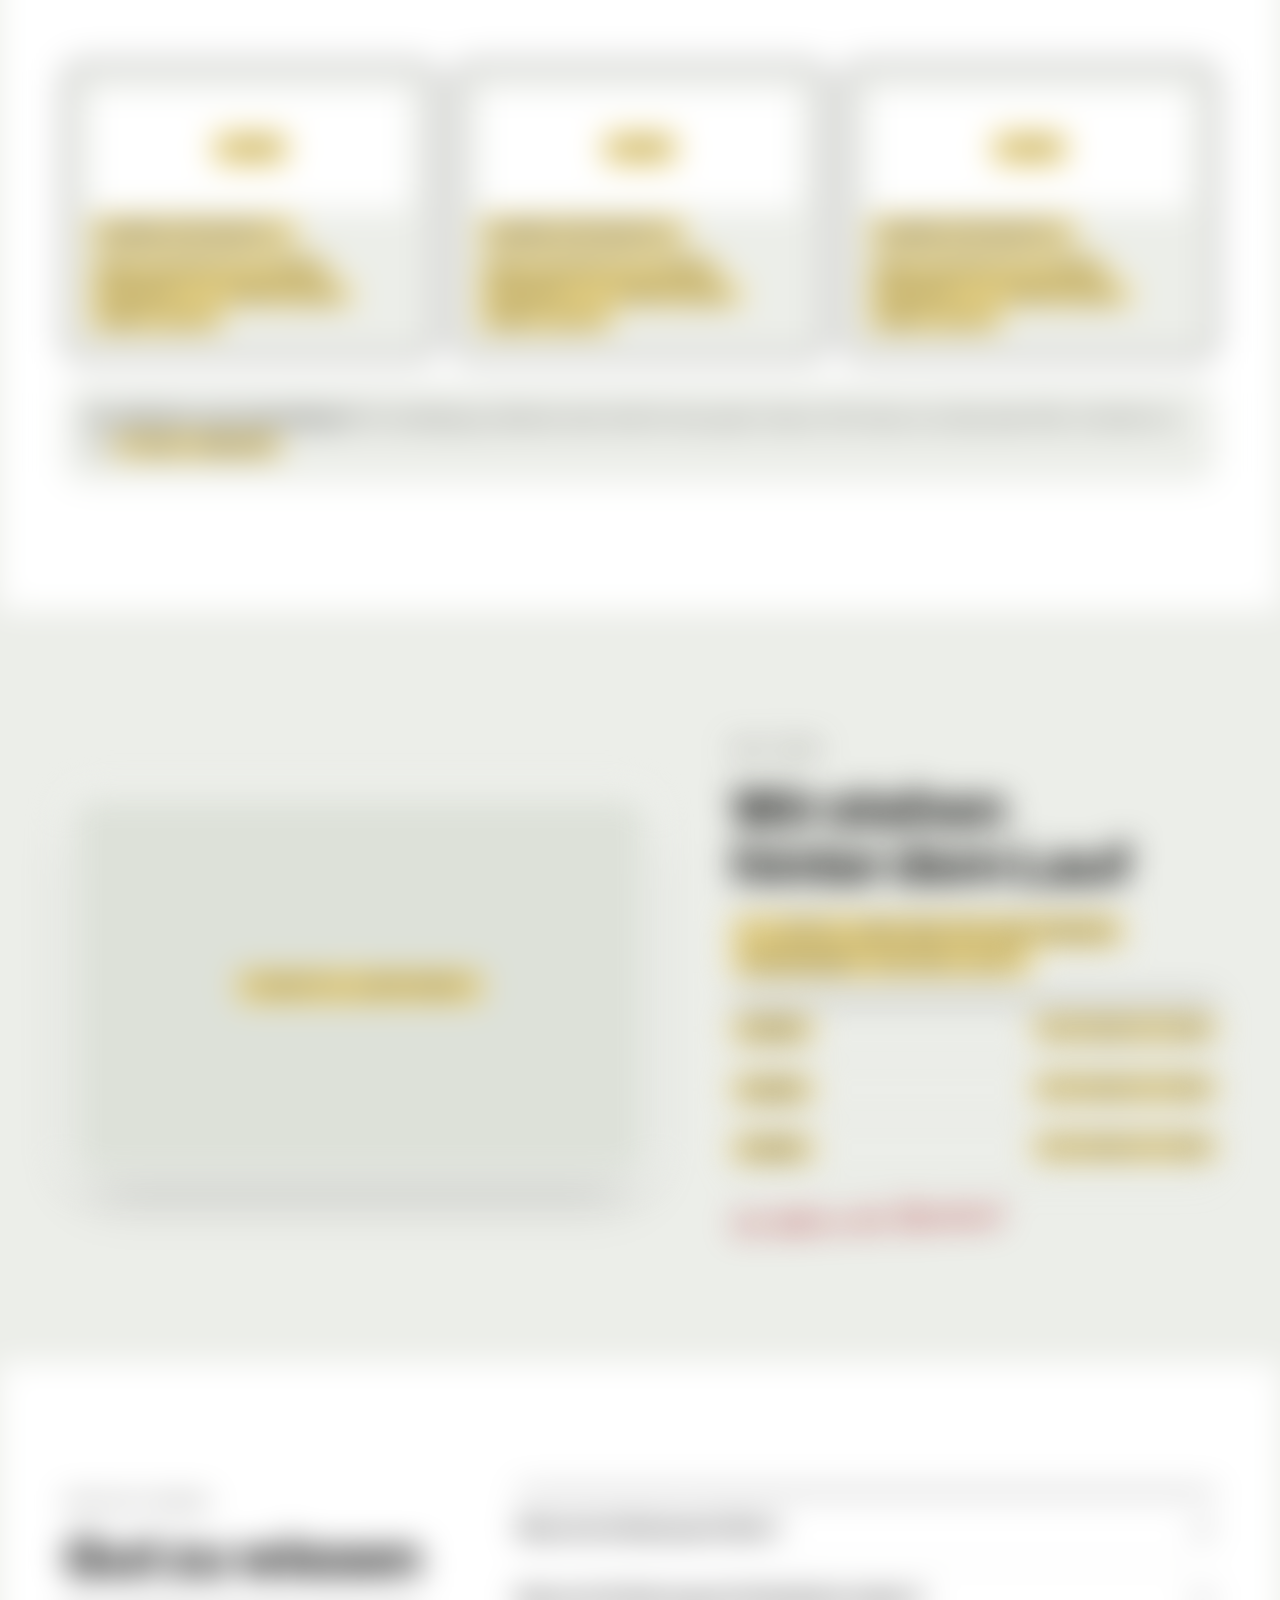
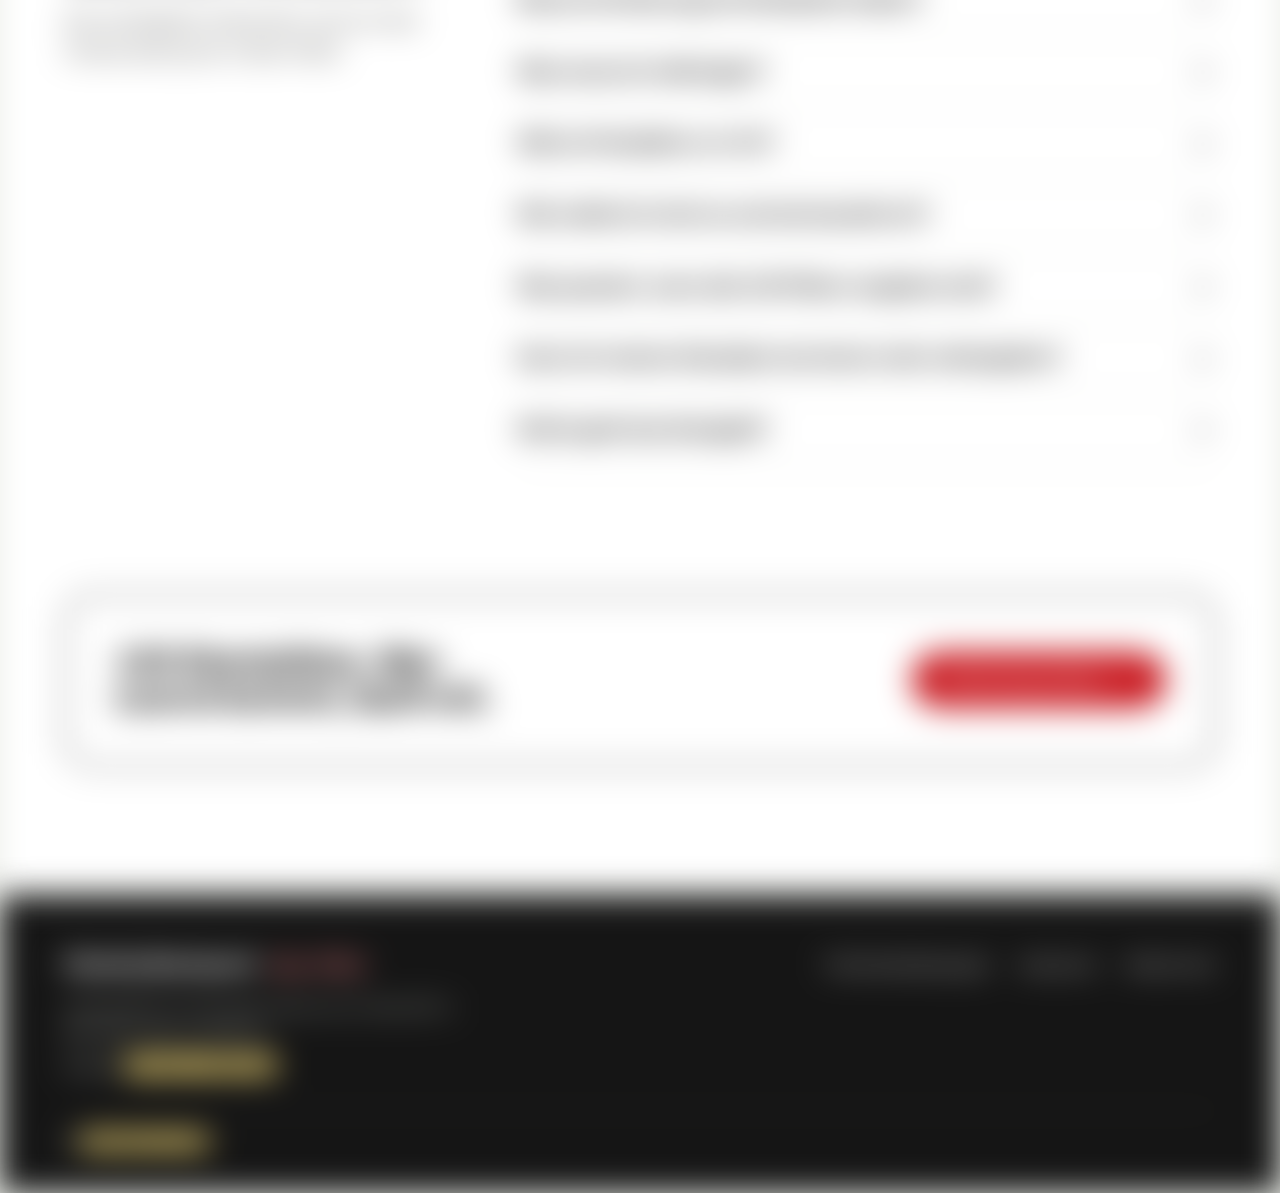
==== commit 3948aeb7: "Anmeldung bis 1.2.2027 sperren, Banner und Erinnerung per E-Mail (Double-Opt-In) Co-Authored-By: Cla" ====
--- a/index.html
+++ b/index.html
@@ -332,6 +332,38 @@
 
       <div class="panel" id="anmelde-panel">
         <noscript><p class="alert">Für die Anmeldung wird JavaScript benötigt. Bitte aktiviere es in deinem Browser.</p></noscript>
+
+        <!-- Ansicht 0: Anmeldung noch nicht offen, Erinnerung -->
+        <div id="ansicht-erinnerung" hidden>
+          <h3>Die Anmeldung startet am 1. Februar 2027</h3>
+          <p>Trag deine E-Mail-Adresse ein. Wir erinnern dich einmalig, sobald die Anmeldung öffnet.</p>
+          <form class="form" id="erinnerungsformular" novalidate>
+            <div class="field">
+              <label for="erinnerung-email">E-Mail-Adresse</label>
+              <input id="erinnerung-email" name="email" type="email" autocomplete="email" inputmode="email" maxlength="120" required>
+            </div>
+            <div class="hp" aria-hidden="true">
+              <label for="erinnerung-website">Website (bitte leer lassen)</label>
+              <input id="erinnerung-website" name="website" type="text" tabindex="-1" autocomplete="off">
+            </div>
+            <label class="check">
+              <input type="checkbox" id="erinnerung-einwilligung" name="einwilligung" required>
+              <span>Ich möchte einmalig per E-Mail an den Anmeldestart erinnert werden. Meine Adresse wird dafür gespeichert und danach gelöscht. Die <a href="datenschutz.html" target="_blank" rel="noopener">Datenschutzerklärung</a> habe ich gelesen.</span>
+            </label>
+            <div class="alert" id="erinnerung-fehler" role="alert" hidden></div>
+            <button class="btn btn--primary" type="submit" id="erinnerung-senden">Erinnere mich
+              <svg viewBox="0 0 20 20" fill="none" stroke="currentColor" stroke-width="2.4" stroke-linecap="round" stroke-linejoin="round" aria-hidden="true"><path d="M4 10h12M11 5l5 5-5 5"/></svg>
+            </button>
+            <p class="form__hint">Du bekommst gleich eine Mail, in der du deine Adresse bestätigst.</p>
+          </form>
+        </div>
+
+        <!-- Ansicht 0b: Erinnerung bestellt -->
+        <div id="ansicht-erinnerung-ok" class="success" hidden>
+          <h3 tabindex="-1" id="erinnerung-ok-titel">Fast geschafft!</h3>
+          <p>Wir haben dir eine Mail an <strong id="erinnerung-ok-email"></strong> geschickt. Bitte klicke darin auf den Bestätigungslink, sonst können wir dich nicht erinnern. Schau auch im Spam-Ordner nach. Falls du deine Adresse schon bestätigt hast, musst du nichts weiter tun.</p>
+          <p class="hand">Am 1. Februar geht&#8217;s los!</p>
+        </div>
 
         <!-- Ansicht 1: Formular -->
         <div id="ansicht-formular">
@@ -586,6 +618,13 @@
   </div>
 </footer>
 
+<aside class="banner" id="start-banner" role="region" aria-label="Hinweis zum Anmeldestart" hidden>
+  <button class="banner__close" type="button" aria-label="Hinweis schließen">&times;</button>
+  <p class="banner__title">Anmeldung startet am 1. Februar 2027</p>
+  <p class="banner__text">Lass dich per E-Mail erinnern, sobald es losgeht.</p>
+  <a class="btn btn--primary btn--small" href="#anmeldung">Erinnerung sichern</a>
+</aside>
+
 <script src="assets/js/site.js" defer></script>
 </body>
 </html>
--- a/assets/css/style.css
+++ b/assets/css/style.css
@@ -415,3 +415,15 @@
   *, *::before, *::after { animation-duration: 0.01ms !important; animation-iteration-count: 1 !important; transition-duration: 0.01ms !important; }
   .js .reveal { opacity: 1; transform: none; }
 }
+
+
+/* ---------- Hinweis-Banner (Anmeldestart) ---------- */
+.banner { position: fixed; right: 20px; bottom: 20px; z-index: 60; width: min(340px, calc(100vw - 40px)); padding: 20px 22px 22px; border-radius: var(--radius); background: var(--ink); color: var(--white); box-shadow: 0 18px 50px rgba(0, 0, 0, 0.28); animation: banner-in 0.5s var(--ease) both; }
+.banner[hidden] { display: none; }
+.banner__title { font-family: var(--font-display); font-weight: 800; font-size: 19px; line-height: 1.2; padding-right: 28px; margin-bottom: 6px; }
+.banner__text { color: var(--on-dark-muted); font-size: 15px; margin-bottom: 14px; }
+.banner__close { position: absolute; top: 8px; right: 8px; width: 36px; height: 36px; border: 0; border-radius: 50%; background: transparent; color: var(--on-dark-muted); font-size: 24px; line-height: 1; cursor: pointer; }
+.banner__close:hover { background: #33332F; color: var(--white); }
+@keyframes banner-in { from { opacity: 0; transform: translateY(16px); } to { opacity: 1; transform: none; } }
+@media (prefers-reduced-motion: reduce) { .banner { animation: none; } }
+@media (max-width: 560px) { .banner { right: 12px; bottom: 12px; width: calc(100vw - 24px); } }
